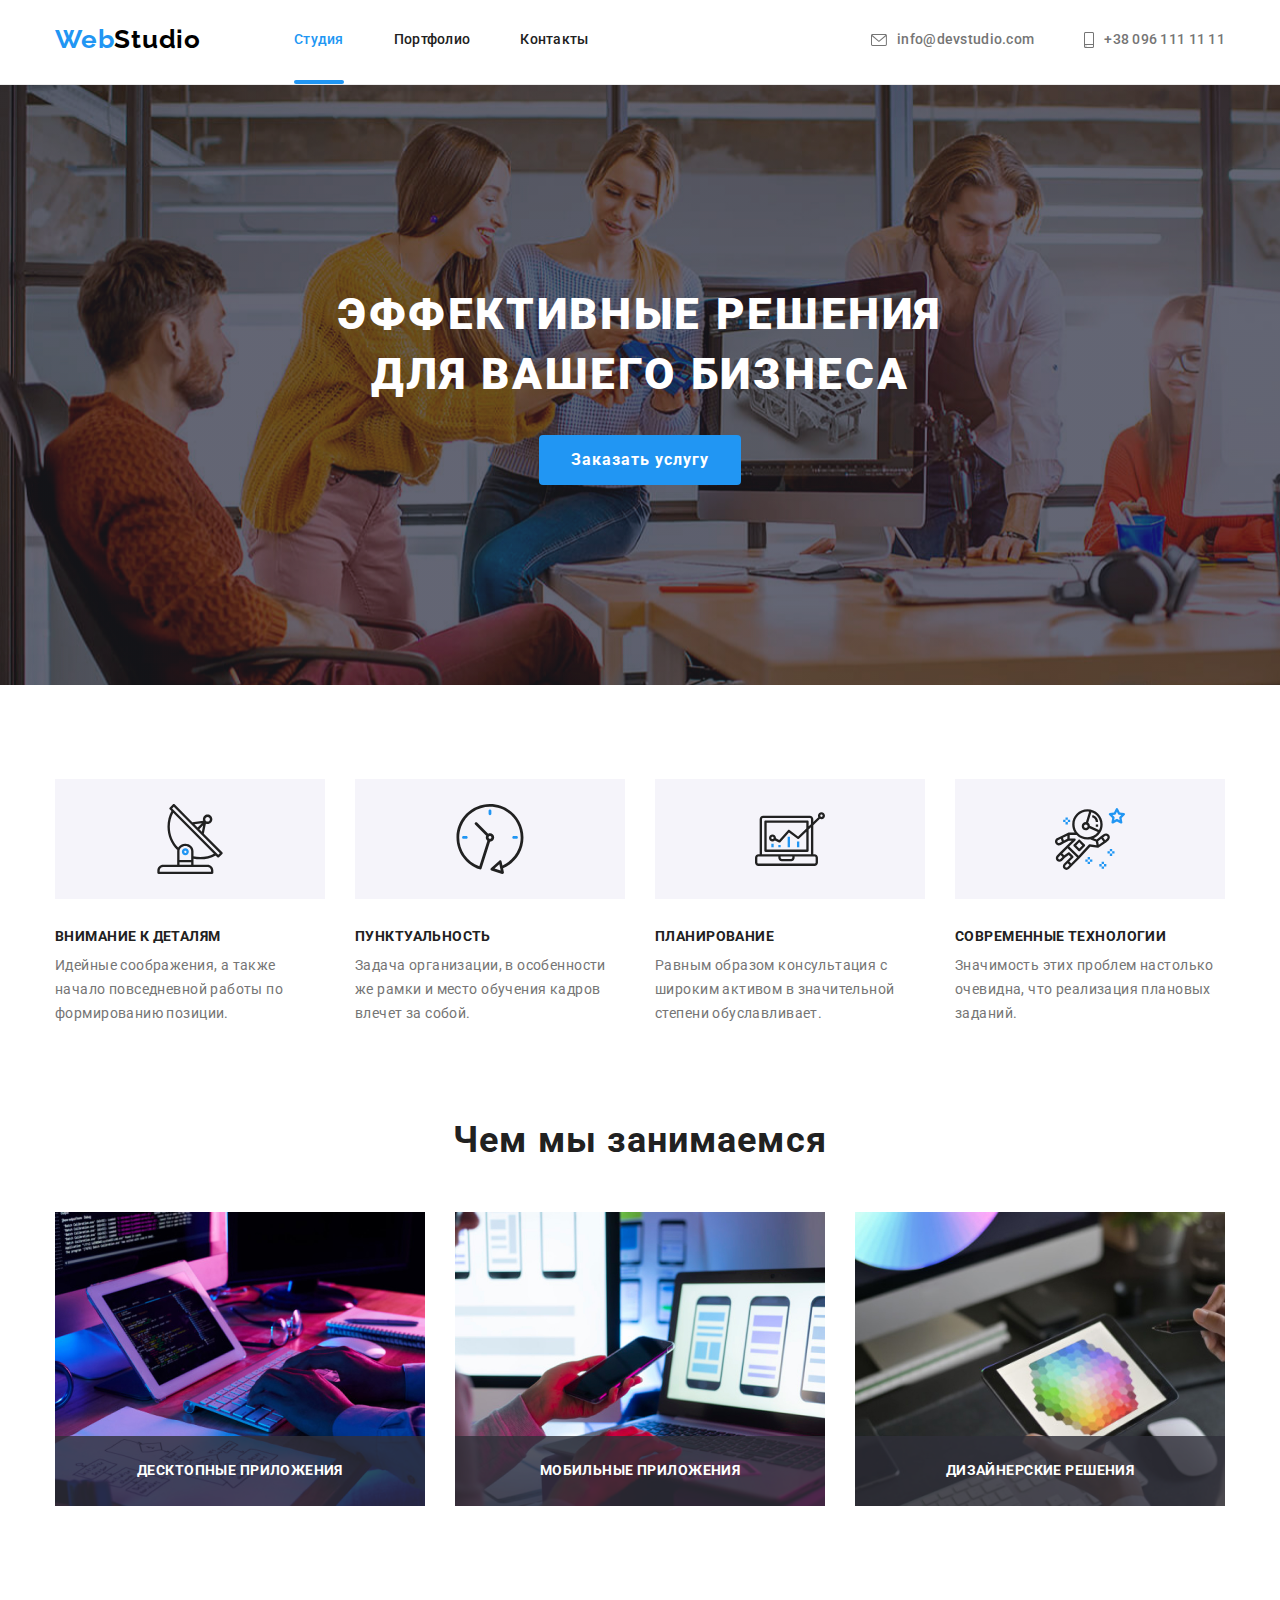
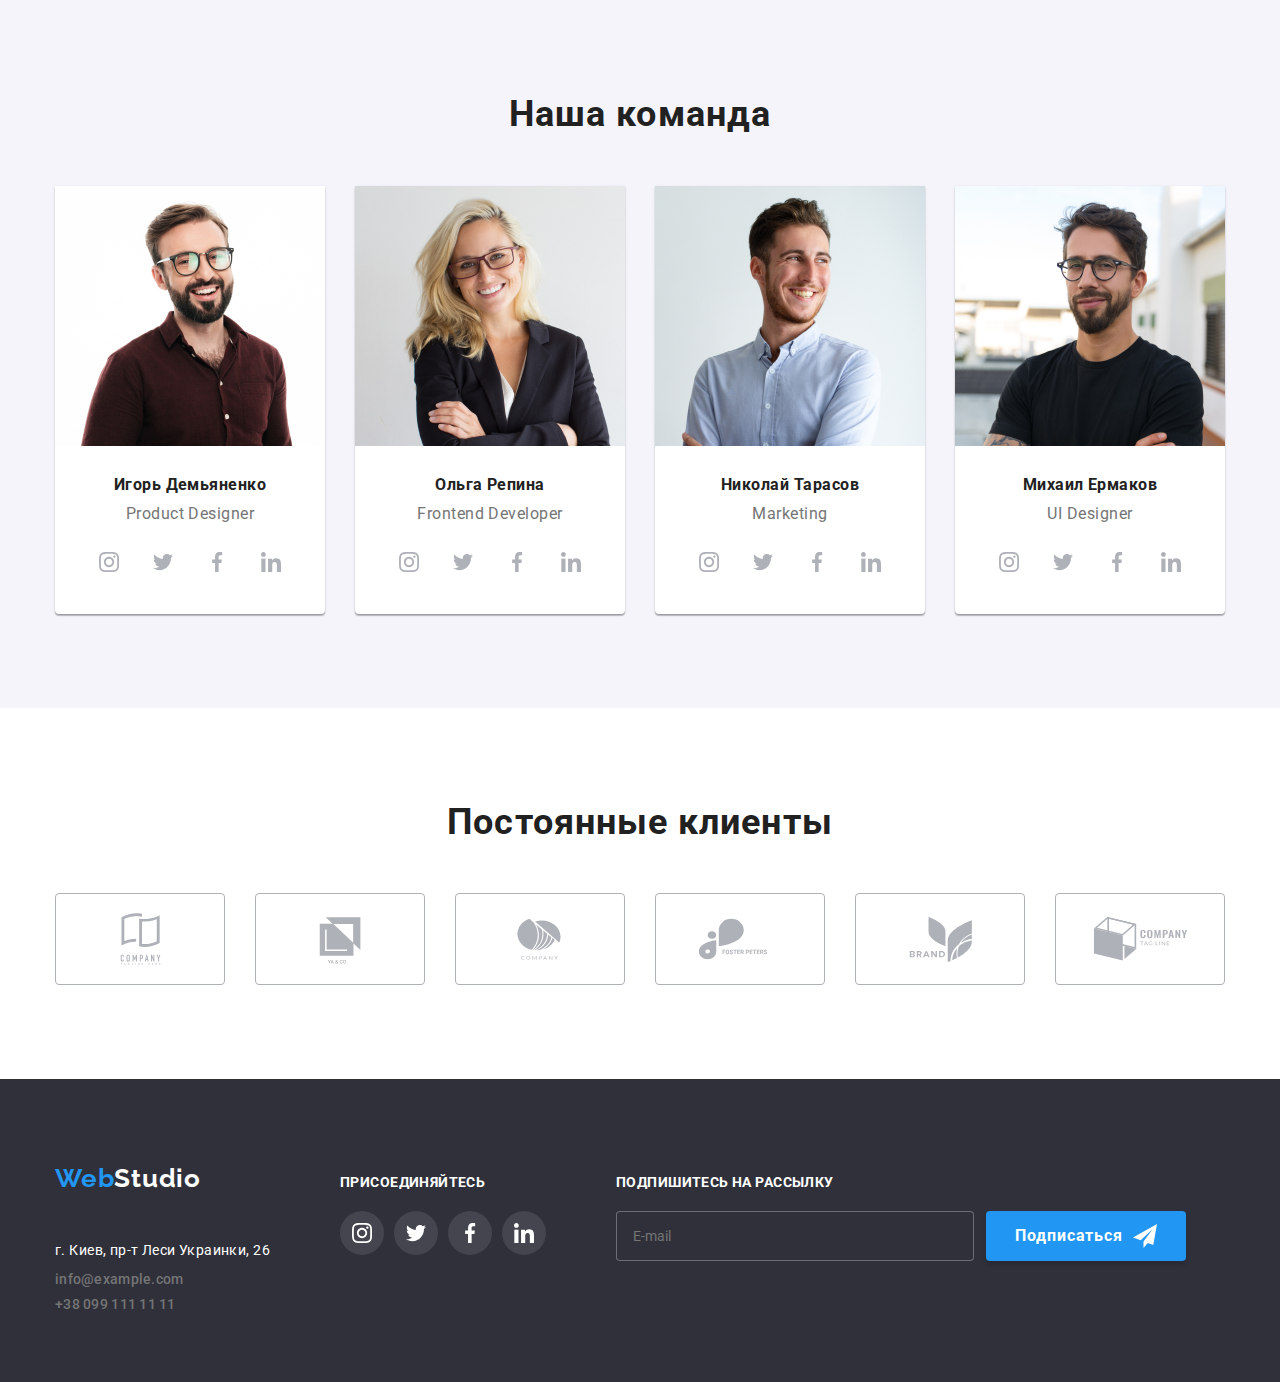
==== index.html @ d017a70d "Add files via upload" ====
<!DOCTYPE html>
<html lang="ru">
    <head>
        <meta charset="UTF-8" />
        <meta name="viewport" content="width=device-width, initial-scale=1.0"/>
        <link rel="preconnect" href="https://fonts.googleapis.com">
        <link rel="preconnect" href="https://fonts.gstatic.com" crossorigin>
        <link href="https://fonts.googleapis.com/css2?family=Raleway:wght@700&family=Roboto:wght@400;500;700;900&display=swap" rel="stylesheet">
        <link rel="stylesheet" href="https://cdnjs.cloudflare.com/ajax/libs/modern-normalize/0.6.0/modern-normalize.min.css">
        <link rel="stylesheet" href="sass/main.css">
        <title>GoIt задание</title>
    </head>
    <body>
        <header class="header">
            <div class="container">
                <nav class="header__head">
        
        
                    <a href="./index.html" class="header__logo"><span>Web</span>Studio</a>


                    <button type="button" class="menu-button is-open" data-menu-button>
                        <svg width="40px" height="40px" aria-label="Переключатель мобильного окна" class="menu-button__svg">
                            <use href="./img/icons.svg#burger" class="burger"></use>
                            <use href="./img/icons.svg#cross" class="cross"></use>
                        </svg>
                    </button>
        
                    <div class="header__nav is-open" data-menu>
                        <div class="nav">
                            <ul class="nav__head">
                                <li class="nav__item link-now"><a href="./index.html" class="nav__text nav__link-active">Студия</a></li>
                                <li class="nav__item"><a href="./portfolio.html" class="nav__text">Портфолио</a></li>
                                <li class="nav__item"><a href="" class="nav__text">Контакты</a></li>
                            </ul>
                        </div>
        
                        <div class="link">
                            <ul class="link-one">
                                <li class="link-one__item">
                                    <a href="mailto:info@devstudio.com" class="link-one__cont">
                                        <svg class="link-one__icon">
                                            <use href="./img/icons.svg#email"></use>
                                        </svg>
                                        info@devstudio.com
                                    </a>
                                </li>
                                <li class="link-one__item">
                                    <a href="tel:+380961111111" class="link-one__cont link-one__cont-phone">
                                        <svg class="link-one__icon-svg">
                                            <use href="./img/icons.svg#smartphone"></use>
                                        </svg>
                                        +38 096 111 11 11
                                    </a>
                                </li>
                            </ul>

                            <ul class="head-links">
                                <li class="head-links__li">
                                    <a href="" class="head-links__text">Instagram</a>
                                </li>
                                <li class="head-links__li">
                                    <a href="" class="head-links__text">Twitter</a>
                                </li>
                                <li class="head-links__li">
                                    <a href="" class="head-links__text">Facebook</a>
                                </li>
                                <li class="head-links__li">
                                    <a href="" class="head-links__text">LinkedIn</a>
                                </li>
                            </ul>
                        </div>
                    </div>
                </nav>
            </div>
            <hr />
        </header>

        <main class="main">
                <section class="main__section-background">
                    <div class="container">
                        <h1 class="solutions">Эффективные решения <br> для вашего бизнеса</h1>
                        <button class="modal-open" data-modal-open>Заказать услугу</button>
                    </div>

                    <div class="backdrop is-hidden" data-modal>
                        <div class="modal">
                            <button class="modal__button-close" data-modal-close>
                                <svg class="modal__icon-close">
                                    <use href="./img/icons.svg#close"></use>
                                </svg>
                            </button>

                            <p class="modal__text">Оставьте свои данные, мы вам перезвоним</p>

                                <form class="form">
                                    <div class="form__reg">
                                        <div class="form__field">
                                            <label for="name" class="form__label">Имя</label>
                                            <input type="text" name="name" id="name" class="form__input"/>
                                            <svg class="form__svg-modal">
                                                <use href="./img/icons.svg#namemodal"></use>
                                            </svg>
                                        </div>
                                        <div class="form__field">
                                            <label for="tel" class="form__label">Телефон</label>
                                            <input type="tel" name="tel" id="tel" class="form__input"/>
                                            <svg class="form__svg-modal">
                                                <use href="./img/icons.svg#phonemodal"></use>
                                            </svg>
                                        </div>
                                        <div class="form__field">
                                            <label for="email" class="form__label">Почта</label>
                                            <input type="email" name="email" id="email" class="form__input"/>
                                            <svg class="form__svg-modal">
                                                <use href="./img/icons.svg#emailmodal"></use>
                                            </svg>
                                        </div>
    
                                        <div class="form__field">
                                            <label for="comment" class="form__label">Комментарий</label>
                                            <textarea name="comment" id="comment" placeholder="Введите текст"></textarea>
                                        </div>
                                    </div>

                                    <label for="check" class="form__checkbox">
                                        <input type="checkbox" name="check" id="check" class="check-input">
                                        <span class="checkbox"></span>
                                        <span class="check-text">Соглашаюсь с рассылкой и принимаю <a href="" class="check-link">Условия договора</a></span>
                                    </label>

                                    <button type="submit" class="btn-modal">Отправить</button>
                                </form>
                        </div>
                    </div>

                </section>
        
                <section class="main__section-peculiarities">
                    <div class="container">
                        <h2 class="peculiarities-text">Особенности</h2>
                        <ul class="list">
                            <li>
                                <div class="list__icon">
                                    <svg class="list__svg">
                                        <use href="./img/icons.svg#antenna"></use>
                                    </svg>
                                </div>
                                <h3 class="list__name">Внимание к деталям</h3>
                                <p class="list__description list__description-margin">Идейные соображения, а также начало повседневной работы по формированию позиции.</p>
                            </li>
                            <li>
                                <div class="list__icon">
                                    <svg class="list__svg">
                                        <use href="./img/icons.svg#clock"></use>
                                    </svg>
                                </div>
                                <h3 class="list__name">Пунктуальность</h3>
                                <p class="list__description list__description-margin">Задача организации, в особенности же рамки и место обучения кадров влечет за собой.</p>
                            </li>
                            <li>
                                <div class="list__icon">
                                    <svg class="list__svg">
                                        <use href="./img/icons.svg#diagram"></use>
                                    </svg>
                                </div>
                                <h3 class="list__name">Планирование</h3>
                                <p class="list__description list__description-margin">Равным образом консультация с широким активом в значительной степени обуславливает.</p>
                            </li>
                            <li>
                                <div class="list__icon">
                                    <svg class="list__svg">
                                        <use href="./img/icons.svg#astronaut"></use>
                                    </svg>
                                </div>
                                <h3 class="list__name">Современные технологии</h3>
                                <p class="list__description">Значимость этих проблем настолько очевидна, что реализация плановых заданий.</p>
                            </li>
                        </ul>
                    </div>
                </section>
        
                <section class="main__section-doing do-section">
                    <div class="container">
                        <h2 class="doing">Чем мы занимаемся</h2>
    
                        <ul class="list">
                            <li>
                                <div class="list__item"><p class="list__text">Десктопные приложения</p></div>
                                <img 
                                    srcset="img/img1.jpg 370w, img/img1_2.jpg 740w"
                                    src="img/img1.jpg" alt="картинка 1" width="370"/>
                            </li>
                            <li>
                                <div class="list__item"><p class="list__text">Мобильные приложения</p></div>
                                <img 
                                    srcset="img/img2.jpg 370w, img/img2_2.jpg 740w"
                                    src="img/img2.jpg" alt="картинка 2" width="370"/>
                            </li>
                            <li>
                                <div class="list__item"><p class="list__text">Дизайнерские решения</p></div>
                                <img 
                                    srcset="img/img3.jpg 370w, img/img3_2.jpg 740w"
                                    src="img/img3.jpg" alt="картинка 3" width="370"/>
                            </li>
                        </ul>
                    </div>
                </section>

                <section class="main__section-team team">
                    <div class="container">
                        <h2 class="our-team__text">Наша команда</h2>
                    
                        <ul class="list">
                            <li class="list__card">
                                <img 
                                    srcset="img/igor.jpg 270w, img/igor2.jpg 540w"
                                    src="img/igor.jpg" alt="Игорь Демьяненко" width="270"/>
                                <div class="list__card-body">
                                    <h3 class="list__card-name">Игорь Демьяненко</h3>
                                    <p class="list__card-team">Product Designer</p>
                                
                                    <ul class="list__card-network">
                                        <li>
                                            <a href="" class="list__card-link">
                                                <svg class="list__card-svg">
                                                    <use href="img/icons.svg#instagram"></use>
                                                </svg>
                                            </a>
                                        </li>
                                        <li>
                                            <a href="" class="list__card-link">
                                                <svg class="list__card-svg">
                                                    <use href="img/icons.svg#twitter"></use>
                                                </svg>
                                            </a>
                                        </li>
                                        <li>
                                            <a href="" class="list__card-link">
                                                <svg class="list__card-svg">
                                                    <use href="img/icons.svg#facebook"></use>
                                                </svg>
                                            </a>
                                        </li>
                                        <li>
                                            <a href="" class="list__card-link">
                                                <svg class="list__card-svg">
                                                    <use href="img/icons.svg#linkedin"></use>
                                                </svg>
                                            </a>
                                        </li>
                                    </ul>
                                </div>
                            </li>
            
                            <li class="list__card">
                                <img 
                                    srcset="img/olga.jpg 270w, img/olga2.jpg 540w"
                                    src="img/olga.jpg" alt="Ольга Репина" width="270"/>
                                <div class="list__card-body">
                                    <h3 class="list__card-name">Ольга Репина</h3>
                                    <p class="list__card-team">Frontend Developer</p>

                                    <ul class="list__card-network">
                                        <li>
                                            <a href="" class="list__card-link">
                                                <svg class="list__card-svg">
                                                    <use href="img/icons.svg#instagram"></use>
                                                </svg>
                                            </a>
                                        </li>
                                        <li>
                                            <a href="" class="list__card-link">
                                                <svg class="list__card-svg">
                                                    <use href="img/icons.svg#twitter"></use>
                                                </svg>
                                            </a>
                                        </li>
                                        <li>
                                            <a href="" class="list__card-link">
                                                <svg class="list__card-svg">
                                                    <use href="img/icons.svg#facebook"></use>
                                                </svg>
                                            </a>
                                        </li>
                                        <li>
                                            <a href="" class="list__card-link">
                                                <svg class="list__card-svg">
                                                    <use href="img/icons.svg#linkedin"></use>
                                                </svg>
                                            </a>
                                        </li>
                                    </ul>
                                </div>
                            </li>
            
                            <li class="list__card">
                                <img 
                                    srcset="img/nikolay.jpg 270w, img/nikolay2.jpg 540w"
                                    src="img/nikolay.jpg" alt="Николай Тарасов" width="270"/>
                                <div class="list__card-body">
                                    <h3 class="list__card-name">Николай Тарасов</h3>
                                    <p class="list__card-team">Marketing</p>

                                    <ul class="list__card-network">
                                        <li>
                                            <a href="" class="list__card-link">
                                                <svg class="list__card-svg">
                                                    <use href="img/icons.svg#instagram"></use>
                                                </svg>
                                            </a>
                                        </li>
                                        <li>
                                            <a href="" class="list__card-link">
                                                <svg class="list__card-svg">
                                                    <use href="img/icons.svg#twitter"></use>
                                                </svg>
                                            </a>
                                        </li>
                                        <li>
                                            <a href="" class="list__card-link">
                                                <svg class="list__card-svg">
                                                    <use href="img/icons.svg#facebook"></use>
                                                </svg>
                                            </a>
                                        </li>
                                        <li>
                                            <a href="" class="list__card-link">
                                                <svg class="list__card-svg">
                                                    <use href="img/icons.svg#linkedin"></use>
                                                </svg>
                                            </a>
                                        </li>
                                    </ul>
                                </div>
                            </li>
            
                            <li class="list__card">
                                <img 
                                    srcset="img/mykhail.jpg 270w, img/mykhail2.jpg 540w"
                                    src="img/mykhail.jpg" alt="Михаил Ермаков" width="270"/>
                                <div class="list__card-body">
                                    <h3 class="list__card-name">Михаил Ермаков</h3>
                                    <p class="list__card-team">UI Designer</p>

                                    <ul class="list__card-network">
                                        <li>
                                            <a href="" class="list__card-link">
                                                <svg class="list__card-svg">
                                                    <use href="img/icons.svg#instagram"></use>
                                                </svg>
                                            </a>
                                        </li>
                                        <li>
                                            <a href="" class="list__card-link">
                                                <svg class="list__card-svg">
                                                    <use href="img/icons.svg#twitter"></use>
                                                </svg>
                                            </a>
                                        </li>
                                        <li>
                                            <a href="" class="list__card-link">
                                                <svg class="list__card-svg">
                                                    <use href="img/icons.svg#facebook"></use>
                                                </svg>
                                            </a>
                                        </li>
                                        <li>
                                            <a href="" class="list__card-link">
                                                <svg class="list__card-svg">
                                                    <use href="img/icons.svg#linkedin"></use>
                                                </svg>
                                            </a>
                                        </li>
                                    </ul>
                                </div>
                            </li>
                        </ul>
                    </div>
                </section>

                <section class="main__section-client">
                    <div class="container">
                        <h2 class="clients__text">Постоянные клиенты</h2>
                        
                    <ul class="companies">
                        <li class="companies__icon">
                            <a href="" class="companies__icon-link">
                                <svg class="companies__svg">
                                    <use href="./img/icons.svg#ya"></use>
                                </svg>
                            </a>
                        </li>
                        <li class="companies__icon">
                            <a href="" class="companies__icon-link">
                                <svg class="companies__svg">
                                    <use href="./img/icons.svg#companytag"></use>
                                </svg>
                            </a>
                        </li>
                        <li class="companies__icon">
                            <a href="" class="companies__icon-link">
                                <svg class="companies__svg">
                                    <use href="./img/icons.svg#company"></use>
                                </svg>
                            </a>
                        </li>
                        <li class="companies__icon">
                            <a href="" class="companies__icon-link">
                                <svg class="companies__svg">
                                    <use href="./img/icons.svg#foster"></use>
                                </svg>
                            </a>
                        </li>
                        <li class="companies__icon">
                            <a href="" class="companies__icon-link">
                                <svg class="companies__svg">
                                    <use href="./img/icons.svg#brand"></use>
                                </svg>
                            </a>
                        </li>
                        <li class="companies__icon">
                            <a href="" class="companies__icon-link">
                                <svg class="companies__svg">
                                    <use href="./img/icons.svg#lastcompany"></use>
                                </svg>
                            </a>
                        </li>
                    </ul>
                    </div>
                </section>
        </main>

        <footer class="footer">
            <div class="container">
                <ul class="footer__list">
                    <li>
                        <a href="./index.html" class="footer__logo"><span class="footer__logo-web">Web</span>Studio</a>

                        <address>
                            <ul class="address">
                                <li class="address__link">
                                    <a href="https://goo.gl/maps/3A8JLFoaWC5GZ7m9A" class="address__link-text">г. Киев, пр-т Леси Украинки, 26</a>
                                </li>
                                <li class="address__link">
                                    <a href="mailto:info@example.com" class="address__link-text_grey">info@example.com</a>
                                </li>
                                <li class="address__link">
                                    <a href="tel:+380991111111" class="address__link-text_grey">+38 099 111 11 11</a>
                                </li>
                            </ul>
                        </address>
                    </li>

                    <li>
                        <p class="join">присоединяйтесь</p>
                        <ul class="footer__network">
                            <li>
                                <a href="">
                                    <svg class="footer__network-svg">
                                        <use href="img/icons.svg#instagram"></use>
                                    </svg>
                                </a>
                            </li>
                            <li>
                                <a href="">
                                    <svg class="footer__network-svg">
                                        <use href="img/icons.svg#twitter"></use>
                                    </svg>
                                </a>
                            </li>
                            <li>
                                <a href="">
                                    <svg class="footer__network-svg">
                                        <use href="img/icons.svg#facebook"></use>
                                    </svg>
                                </a>
                            </li>
                            <li>
                                <a href="">
                                    <svg class="footer__network-svg">
                                        <use href="img/icons.svg#linkedin"></use>
                                    </svg>
                                </a>
                            </li>
                        </ul>
                    </li>

                    <li>
                        <p class="subscribe-text">Подпишитесь на рассылку</p>
                        <form class="footer__form">
                            <label for="email-footer" class="footer__label"></label>
                            <input type="email" name="email" id="email-footer" placeholder="E-mail" class="footer__input">
                            <button class="footer__subscribe-button">
                                <span class="footer__subscribe-text">Подписаться</span>
                                <svg class="footer__subscribe-svg">
                                    <use href="./img/icons.svg#telegram" class="foter__svg-link"></use>
                                </svg>
                            </button>
                        </form>
                    </li>
                </ul>
            </div>
        </footer>

        <script src="./js/modal.js"></script>
        <script src="./js/mobile-menu.js"></script>
    </body>
</html>
---- sass/main.css ----
@charset "UTF-8";
/* переменные */
/* scss */
.header {
  border-bottom: #ffffff;
}

.header__head {
  display: -webkit-box;
  display: -ms-flexbox;
  display: flex;
}

.header__logo {
  font-family: 'Raleway', sans-serif;
  font-style: normal;
  font-weight: 700;
  font-size: 26px;
  line-height: 1.19;
  text-decoration: none;
  color: #000000;
  letter-spacing: 0.03em;
  display: block;
  padding-top: 24px;
  padding-bottom: 25px;
}

.header__logo > span {
  color: #2196F3;
}

.header__nav {
  display: -webkit-box;
  display: -ms-flexbox;
  display: flex;
  -webkit-box-flex: 1;
      -ms-flex-positive: 1;
          flex-grow: 1;
  -webkit-box-pack: justify;
      -ms-flex-pack: justify;
          justify-content: space-between;
}

.nav__head {
  list-style-type: none;
  line-height: 1.14;
  letter-spacing: 0.02em;
  display: -webkit-box;
  display: -ms-flexbox;
  display: flex;
  margin-left: 93px;
  list-style: none;
}

.nav__head, .nav__item:last-child {
  margin-right: 0;
}

.nav__head, .nav__item:last-child {
  margin-right: 0;
}

.nav__text {
  color: #212121;
  text-decoration: none;
  font-weight: 500;
  line-height: 1.14;
  letter-spacing: 0.02em;
  display: block;
  padding-top: 32px;
  padding-bottom: 32px;
}

.nav__text:hover, .nav__text:focus, .nav__link-active {
  color: #2196F3;
  -webkit-transition-duration: 250ms;
          transition-duration: 250ms;
  -webkit-transition-timing-function: cubic-bezier(0.4, 0, 0.2, 1);
          transition-timing-function: cubic-bezier(0.4, 0, 0.2, 1);
}

.modal {
  position: absolute;
  width: 528px;
  height: 581px;
  top: 50%;
  left: 50%;
  padding: 40px;
  -webkit-transform: translate(-50%, -50%);
          transform: translate(-50%, -50%);
  background-color: #ffffff;
  -webkit-box-shadow: 0px 1px 3px rgba(0, 0, 0, 0.12), 0px 1px 1px rgba(0, 0, 0, 0.14), 0px 2px 1px rgba(0, 0, 0, 0.2);
          box-shadow: 0px 1px 3px rgba(0, 0, 0, 0.12), 0px 1px 1px rgba(0, 0, 0, 0.14), 0px 2px 1px rgba(0, 0, 0, 0.2);
  border-radius: 4px;
}

.modal__button-close {
  position: absolute;
  width: 30px;
  height: 30px;
  margin-top: 8px;
  margin-right: 8px;
  margin-left: 490px;
  top: 0%;
  left: 0%;
  -webkit-box-sizing: border-box;
          box-sizing: border-box;
  border-radius: 50%;
  border: 1px solid rgba(0, 0, 0, 0.1);
  background-color: #ffffff;
}

.modal__icon-close {
  width: 11px;
  height: 11px;
  fill: #000000;
  -webkit-transition-duration: 250ms;
          transition-duration: 250ms;
  -webkit-transition-timing-function: cubic-bezier(0.4, 0, 0.2, 1);
          transition-timing-function: cubic-bezier(0.4, 0, 0.2, 1);
}

.modal__icon-close:hover {
  fill: #2196F3;
}

.modal__text {
  font-family: 'Roboto';
  font-weight: 700;
  font-size: 20px;
  line-height: 1.15;
  text-align: center;
  letter-spacing: 0.03em;
  color: #212121;
}

.main__section-background {
  background-color: #2F303A;
  text-align: center;
  max-width: 1600px;
  margin: 0 auto;
  margin-left: auto;
  margin-right: auto;
  padding-top: 200px;
  padding-bottom: 200px;
  background-repeat: no-repeat;
  background-size: cover;
  background-image: -webkit-gradient(linear, left top, right top, from(rgba(47, 48, 58, 0.4)), to(rgba(47, 48, 58, 0.4))), url(../img/bg.jpg);
  background-image: linear-gradient(to right, rgba(47, 48, 58, 0.4), rgba(47, 48, 58, 0.4)), url(../img/bg.jpg);
}

.main__section-peculiarities {
  padding-top: 94px;
  padding-bottom: 94px;
}

.main__section-doing {
  padding-top: 94px;
  padding-bottom: 94px;
}

.main__section-team {
  padding-top: 94px;
  padding-bottom: 94px;
}

.main__section-client {
  padding-top: 94px;
  padding-bottom: 94px;
}

.main__portfolio {
  padding-top: 94px;
  padding-bottom: 94px;
}

.link-one {
  list-style-type: none;
  line-height: 1.14;
  letter-spacing: 0.02em;
  display: -webkit-box;
  display: -ms-flexbox;
  display: flex;
  -webkit-box-align: center;
      -ms-flex-align: center;
          align-items: center;
  margin-left: auto;
  list-style: none;
}

.link-one__item {
  margin-right: 50px;
}

.link-one__cont {
  color: #757575;
  text-decoration: none;
  font-weight: 500;
  font-style: normal;
  line-height: 1.14;
  letter-spacing: 0.02em;
  display: -webkit-box;
  display: -ms-flexbox;
  display: flex;
  -webkit-box-align: center;
      -ms-flex-align: center;
          align-items: center;
  padding-top: 32px;
  padding-bottom: 32px;
  fill: #757575;
}

.link-one__cont:hover, .link-one__cont:focus {
  color: #2196F3;
  fill: #2196F3;
  -webkit-transition-duration: 250ms;
          transition-duration: 250ms;
  -webkit-transition-timing-function: cubic-bezier(0.4, 0, 0.2, 1);
          transition-timing-function: cubic-bezier(0.4, 0, 0.2, 1);
}

.link-one__icon {
  width: 16px;
  height: 12px;
  margin-right: 10px;
}

.link-one__icon-svg {
  width: 10px;
  height: 16px;
  margin-right: 10px;
}

.list {
  list-style-type: none;
  display: -webkit-box;
  display: -ms-flexbox;
  display: flex;
}

.list > li {
  margin-right: 30px;
}

.list > li:last-child {
  margin-right: 0;
}

.list__icon {
  width: 270px;
  height: 120px;
  background-color: #F5F4FA;
  display: -webkit-box;
  display: -ms-flexbox;
  display: flex;
  -webkit-box-pack: center;
      -ms-flex-pack: center;
          justify-content: center;
  -webkit-box-align: center;
      -ms-flex-align: center;
          align-items: center;
}

.list__svg {
  width: 70px;
  height: 70px;
}

.list__name {
  text-transform: uppercase;
  color: #212121;
  font-weight: 700;
  font-size: 14px;
  line-height: 1.14;
  letter-spacing: 0.03em;
  width: 270px;
  margin: 0;
  margin-top: 30px;
  margin-bottom: 10px;
}

.list__description {
  color: #757575;
  line-height: 1.71;
  letter-spacing: 0.03em;
  width: 270px;
  margin: 0;
}

.list__item {
  position: absolute;
  width: 370px;
  height: 70px;
  margin-top: 224px;
  background-color: rgba(47, 48, 58, 0.8);
}

.list__text {
  font-family: 'Roboto';
  font-style: normal;
  font-weight: 700;
  font-size: 14px;
  line-height: 1.14;
  text-align: center;
  letter-spacing: 0.03em;
  text-transform: uppercase;
  padding: 27px 82px;
  color: #ffffff;
}

.list__card-name {
  color: #212121;
  font-size: 16px;
  line-height: 1.18;
  letter-spacing: 0.03em;
  text-align: center;
  margin: 0;
}

.list__card-team {
  color: #757575;
  font-size: 16px;
  line-height: 1.18;
  letter-spacing: 0.03em;
  text-align: center;
  margin: 0;
  margin-top: 10px;
}

.list__card-network {
  display: -webkit-box;
  display: -ms-flexbox;
  display: flex;
  padding-top: 16px;
}

.list__card-network > li {
  width: 44px;
  height: 44px;
  border-radius: 50%;
  margin-right: 10px;
}

.list__card-network > li:hover,
.list__card-network > li:focus {
  background-color: #2196F3;
  -webkit-transition-duration: 250ms;
          transition-duration: 250ms;
  -webkit-transition-timing-function: cubic-bezier(0.4, 0, 0.2, 1);
          transition-timing-function: cubic-bezier(0.4, 0, 0.2, 1);
}

.list__card-network > li:last-child {
  margin-right: 0px;
}

.list__card-svg {
  width: 44px;
  height: 44px;
  padding: 12px;
  fill: #AFB1B8;
}

.list__card-svg:hover, .list__card-svg:focus {
  fill: #ffffff;
}

.list__card {
  background: #ffffff;
  -webkit-box-shadow: 0px 1px 3px rgba(0, 0, 0, 0.12), 0px 1px 1px rgba(0, 0, 0, 0.14), 0px 2px 1px rgba(0, 0, 0, 0.2);
          box-shadow: 0px 1px 3px rgba(0, 0, 0, 0.12), 0px 1px 1px rgba(0, 0, 0, 0.14), 0px 2px 1px rgba(0, 0, 0, 0.2);
  border-radius: 0px 0px 4px 4px;
  margin-right: 30px;
}

.list__card:last-child {
  margin-right: 0px;
}

.list__card-body {
  padding: 30px 32px;
}

.companies {
  display: -webkit-box;
  display: -ms-flexbox;
  display: flex;
}

.companies__icon {
  width: 170px;
  height: 92px;
  border: 1px solid #AFB1B8;
  border-radius: 4px;
  margin-right: 30px;
}

.companies__icon:last-child {
  margin-right: 0px;
}

.companies__icon:hover, .companies__icon:focus {
  fill: #2196F3;
  border: 1px solid #2196F3;
  -webkit-transition-duration: 250ms;
          transition-duration: 250ms;
  -webkit-transition-timing-function: cubic-bezier(0.4, 0, 0.2, 1);
          transition-timing-function: cubic-bezier(0.4, 0, 0.2, 1);
}

.companies__icon-link {
  -webkit-transition-duration: 250ms;
          transition-duration: 250ms;
  -webkit-transition-timing-function: cubic-bezier(0.4, 0, 0.2, 1);
          transition-timing-function: cubic-bezier(0.4, 0, 0.2, 1);
}

.companies__svg {
  width: 170px;
  height: 92px;
  fill: #AFB1B8;
  padding: 16px 32px;
}

.companies__svg:hover, .companies__svg:focus {
  fill: #2196F3;
  -webkit-transition-duration: 250ms;
          transition-duration: 250ms;
  -webkit-transition-timing-function: cubic-bezier(0.4, 0, 0.2, 1);
          transition-timing-function: cubic-bezier(0.4, 0, 0.2, 1);
}

.footer {
  background-color: #2F303A;
  padding-top: 60px;
  padding-bottom: 60px;
}

.footer__list {
  display: -webkit-box;
  display: -ms-flexbox;
  display: flex;
  -webkit-box-align: baseline;
      -ms-flex-align: baseline;
          align-items: baseline;
}

.footer__list > li {
  margin-right: 70px;
}

.footer__list > li:last-child {
  margin: 0;
}

.footer__logo {
  font-family: 'Raleway', sans-serif;
  font-style: normal;
  font-weight: 700;
  font-size: 26px;
  line-height: 1.19;
  text-decoration: none;
  color: #ffffff;
  letter-spacing: 0.03em;
  display: block;
  padding-top: 24px;
  padding-bottom: 25px;
}

.footer__logo > span {
  color: #2196F3;
}

.footer__network {
  display: -webkit-box;
  display: -ms-flexbox;
  display: flex;
}

.footer__network > li {
  width: 44px;
  height: 44px;
  border-radius: 50%;
  background: rgba(255, 255, 255, 0.1);
  margin-right: 10px;
}

.footer__network > li:hover,
.footer__network > li:focus {
  background-color: #2196F3;
  -webkit-transition-duration: 250ms;
          transition-duration: 250ms;
  -webkit-transition-timing-function: cubic-bezier(0.4, 0, 0.2, 1);
          transition-timing-function: cubic-bezier(0.4, 0, 0.2, 1);
}

.footer__network > li:last-child {
  margin-right: 0px;
}

.footer__network-svg {
  width: 44px;
  height: 44px;
  padding: 12px;
  fill: #ffffff;
}

.footer__form {
  display: -webkit-box;
  display: -ms-flexbox;
  display: flex;
  -webkit-box-align: baseline;
      -ms-flex-align: baseline;
          align-items: baseline;
  -webkit-box-pack: flex;
      -ms-flex-pack: flex;
          justify-content: flex;
}

.footer__input {
  -webkit-box-sizing: border-box;
          box-sizing: border-box;
  width: 358px;
  height: 50px;
  margin-top: 20px;
  margin-right: 12px;
  padding-left: 16px;
  color: #ffffff;
  border: 1px solid rgba(255, 255, 255, 0.3);
  -webkit-filter: drop-shadow(0px 4px 4px) rgba(0, 0, 0, 0.15);
          filter: drop-shadow(0px 4px 4px) rgba(0, 0, 0, 0.15);
  border-radius: 4px;
  background-color: #2F303A;
  outline: 0;
}

.footer__input:focus {
  border: 1px solid #2196F3;
}

.footer__subscribe-button {
  width: 200px;
  height: 50px;
  background: #2196F3;
  -webkit-box-shadow: 0px 4px 4px rgba(0, 0, 0, 0.15);
          box-shadow: 0px 4px 4px rgba(0, 0, 0, 0.15);
  border: none;
  border-radius: 4px;
  font-family: 'Roboto';
  font-weight: 700;
  font-size: 16px;
  line-height: 1.87;
  letter-spacing: 0.06em;
  -webkit-box-pack: center;
      -ms-flex-pack: center;
          justify-content: center;
  color: #ffffff;
  display: -webkit-box;
  display: -ms-flexbox;
  display: flex;
  -webkit-box-align: center;
      -ms-flex-align: center;
          align-items: center;
}

.footer__subscribe-text {
  margin-right: 10px;
}

.footer__subscribe-svg {
  width: 24px;
  height: 24px;
  -webkit-box-align: center;
      -ms-flex-align: center;
          align-items: center;
}

.footer__svg-link {
  width: 24px;
  height: 24px;
  fill: #ffffff;
}

.address {
  list-style-type: none;
  line-height: 1.14;
  letter-spacing: 0.02em;
  display: block;
  padding: 0;
  list-style: none;
  margin-top: 20px;
}

.address__link {
  margin-bottom: 9px;
}

.address__linkt:last-child {
  margin-bottom: 0;
}

.address__link-text {
  color: #ffffff;
  text-decoration: none;
  font-style: normal;
  line-height: 1.71;
  letter-spacing: 0.03em;
}

.address__link-text:hover, .address__link-text:focus {
  color: #2196F3;
  -webkit-transition-duration: 250ms;
          transition-duration: 250ms;
  -webkit-transition-timing-function: cubic-bezier(0.4, 0, 0.2, 1);
          transition-timing-function: cubic-bezier(0.4, 0, 0.2, 1);
}

.address__link-text_grey {
  color: #757575;
  text-decoration: none;
  font-weight: 500;
  font-style: normal;
  line-height: 1.14;
  letter-spacing: 0.02em;
}

.form {
  width: 448px;
  height: 342px;
  margin-left: auto;
  margin-right: auto;
}

.form__reg {
  margin-top: 12px;
  margin-bottom: 20px;
}

.form__field {
  display: -webkit-box;
  display: -ms-flexbox;
  display: flex;
  -webkit-box-orient: vertical;
  -webkit-box-direction: normal;
      -ms-flex-direction: column;
          flex-direction: column;
  text-align: left;
}

.form__label {
  margin-bottom: 4px;
  font-family: 'Roboto';
  font-weight: 400;
  font-size: 12px;
  line-height: 1.16;
  letter-spacing: 0.01em;
  color: #757575;
}

.form__input {
  width: 448px;
  height: 40px;
  margin-bottom: 10px;
  padding-left: 42px;
  border: 1px solid rgba(33, 33, 33, 0.2);
  border-radius: 4px;
  outline: 0;
  -webkit-transition-duration: 250ms;
          transition-duration: 250ms;
  -webkit-transition-timing-function: cubic-bezier(0.4, 0, 0.2, 1);
          transition-timing-function: cubic-bezier(0.4, 0, 0.2, 1);
}

.form__input:focus {
  border: 1px solid #2196F3;
}

.form__svg-modal {
  position: absolute;
  width: 18px;
  height: 18px;
  margin-left: 15px;
  -webkit-transform: translateY(150%);
          transform: translateY(150%);
  fill: #212121;
}

.form__input:focus-within + .form__svg-modal {
  fill: #2196F3;
}

.form__checkbox {
  padding-left: 1.2em;
}

.portfolio__buttons-text {
  opacity: 0;
  display: none;
}

.portfolio__buttons-list {
  list-style-type: none;
  line-height: 1.14;
  letter-spacing: 0.02em;
  display: -webkit-box;
  display: -ms-flexbox;
  display: flex;
  margin: 0;
  margin-bottom: 50px;
  list-style: none;
  -webkit-box-pack: center;
      -ms-flex-pack: center;
          justify-content: center;
}

.portfolio__button {
  color: #212121;
  background: #F5F4FA;
  cursor: pointer;
  font-weight: 500;
  font-size: 16px;
  line-height: 1.62;
  letter-spacing: 0.06em;
  border: none;
  border-radius: 4px;
  padding: 6px 22px;
  margin-right: 8px;
}

.portfolio__button:hover, .portfolio__button:focus {
  color: #ffffff;
  background-color: #2196F3;
  -webkit-box-shadow: 0px 3px 1px rgba(0, 0, 0, 0.1), 0px 1px 2px rgba(0, 0, 0, 0.08), 0px 2px 2px rgba(0, 0, 0, 0.12);
          box-shadow: 0px 3px 1px rgba(0, 0, 0, 0.1), 0px 1px 2px rgba(0, 0, 0, 0.08), 0px 2px 2px rgba(0, 0, 0, 0.12);
  -webkit-transition-duration: 250ms;
          transition-duration: 250ms;
  -webkit-transition-timing-function: cubic-bezier(0.4, 0, 0.2, 1);
          transition-timing-function: cubic-bezier(0.4, 0, 0.2, 1);
}

.portfolio__cards-list {
  list-style-type: none;
  list-style: none;
  display: -webkit-box;
  display: -ms-flexbox;
  display: flex;
  -ms-flex-wrap: wrap;
      flex-wrap: wrap;
}

.portfolio__card {
  background: #ffffff;
  margin-right: 30px;
  margin-bottom: 30px;
  width: 370px;
}

.portfolio__card-link {
  text-decoration: none;
  display: block;
}

.portfolio__card-link:hover, .portfolio__card-link:focus {
  -webkit-box-shadow: 0px 1px 1px rgba(0, 0, 0, 0.12), 0px 4px 4px rgba(0, 0, 0, 0.06), 1px 4px 6px rgba(0, 0, 0, 0.16);
          box-shadow: 0px 1px 1px rgba(0, 0, 0, 0.12), 0px 4px 4px rgba(0, 0, 0, 0.06), 1px 4px 6px rgba(0, 0, 0, 0.16);
  -webkit-transition-duration: 250ms;
          transition-duration: 250ms;
  -webkit-transition-timing-function: cubic-bezier(0.4, 0, 0.2, 1);
          transition-timing-function: cubic-bezier(0.4, 0, 0.2, 1);
}

.portfolio__overlay {
  width: 100%;
  height: 294px;
  overflow: hidden;
}

.portfolio__overlay-container {
  position: relative;
}

.portfolio__overlay-container::before {
  display: inline-block;
  content: "";
  position: absolute;
  top: 0;
  left: 0;
  width: 100%;
  height: 100%;
  background-color: #2196F3;
  opacity: 0.9;
  -webkit-transform: translateY(101%);
          transform: translateY(101%);
}

.portfolio__card:focus,
.portfolio__card:hover .portfolio__overlay-container::before {
  -webkit-transform: translateY(0%);
          transform: translateY(0%);
  -webkit-transition-duration: 250ms;
          transition-duration: 250ms;
  -webkit-transition-timing-function: cubic-bezier(0.4, 0, 0.2, 1);
          transition-timing-function: cubic-bezier(0.4, 0, 0.2, 1);
}

.portfolio__overlay-text {
  position: absolute;
  font-family: 'Roboto';
  font-style: normal;
  font-size: 18px;
  line-height: 1.5;
  letter-spacing: 0.03em;
  padding: 63px 24px;
  -webkit-transform: translateY(101%);
          transform: translateY(101%);
  color: #ffffff;
}

.portfolio__card:focus,
.portfolio__card:hover .portfolio__overlay-text {
  -webkit-transform: translateY(0%);
          transform: translateY(0%);
  -webkit-transition-duration: 250ms;
          transition-duration: 250ms;
  -webkit-transition-timing-function: cubic-bezier(0.4, 0, 0.2, 1);
          transition-timing-function: cubic-bezier(0.4, 0, 0.2, 1);
}

.portfolio__card:nth-child(3n) {
  margin-right: 0px;
}

.portfolio__description {
  padding: 20px 24px;
  border-left: 1px solid #EEEEEE;
  border-right: 1px solid #EEEEEE;
  border-bottom: 1px solid #EEEEEE;
}

.portfolio__description-name {
  color: #212121;
  font-weight: 700;
  font-size: 18px;
  line-height: 2;
  letter-spacing: 0.06em;
  margin: 0;
  margin-bottom: 4px;
}

.portfolio__description-text {
  color: #757575;
  font-size: 16px;
  line-height: 1.87;
  letter-spacing: 0.03em;
  margin: 0;
}

/* css */
h1,
h2,
h3,
h4,
h5,
h6,
p {
  margin: 0;
}

/* page 1 (main)*/
body {
  font-family: 'Roboto', sans-serif;
  font-size: 14px;
  letter-spacing: 0.03em;
  color: #212121;
  background-color: #ffffff;
}

body.modal-open {
  overflow: hidden;
  background-color: #ffffff;
}

/* header */
.container {
  width: 1200px;
  margin-left: auto;
  margin-right: auto;
  padding-left: 15px;
  padding-right: 15px;
}

ul {
  list-style: none;
  margin: 0;
  padding: 0;
}

.nav__head,
.link-one,
.nav__item {
  margin-right: 50px;
}

.link-one,
.link-one__item:last-child {
  margin: 0;
}

.link-now::after {
  content: '';
  left: 0;
  bottom: 0;
  display: block;
  width: 100%;
  height: 4px;
  border-radius: 2px;
  background-color: #2196F3;
}

.menu-button {
  display: none;
}

.head-links {
  display: none;
}

hr {
  background-color: #ECECEC;
  margin-top: 0px;
  margin-bottom: 0px;
  border: none;
  height: 1px;
}

/* main */
/* Эффективные решения для вашего бизнеса */
.solutions {
  color: #ffffff;
  text-transform: uppercase;
  font-weight: 900;
  font-size: 44px;
  line-height: 1.36;
  letter-spacing: 0.06em;
  margin: auto;
  width: 696px;
}

.form {
  width: auto;
}

.modal-open {
  color: #ffffff;
  background-color: #2196F3;
  cursor: pointer;
  font-weight: 700;
  font-size: 16px;
  line-height: 1.87;
  letter-spacing: 0.06em;
  border: none;
  border-radius: 4px;
  margin-top: 30px;
  padding: 10px 32px;
}

.modal-body-open {
  overflow: hidden;
}

.backdrop {
  position: fixed;
  z-index: 1;
  top: 0;
  left: 0;
  width: 100%;
  height: 100%;
  background: rgba(0, 0, 0, 0.2);
  -webkit-transition-duration: 250ms;
          transition-duration: 250ms;
  -webkit-transition-timing-function: cubic-bezier(0.4, 0, 0.2, 1);
          transition-timing-function: cubic-bezier(0.4, 0, 0.2, 1);
}

.is-hidden {
  opacity: 0;
  pointer-events: none;
}

textarea {
  resize: none;
  height: 120px;
  width: 448px;
  height: 120px;
  margin-bottom: 10px;
  padding: 12px 16px;
  -webkit-box-sizing: border-box;
          box-sizing: border-box;
  border: 1px solid rgba(33, 33, 33, 0.2);
  border-radius: 4px;
  outline: 0;
  -webkit-transition-duration: 250ms;
          transition-duration: 250ms;
  -webkit-transition-timing-function: cubic-bezier(0.4, 0, 0.2, 1);
          transition-timing-function: cubic-bezier(0.4, 0, 0.2, 1);
}

textarea:focus {
  border: 1px solid #2196F3;
}

.check-input {
  position: absolute;
  -webkit-appearance: none;
  -moz-appearance: none;
  appearance: none;
}

.checkbox {
  position: absolute;
  width: 16px;
  height: 15px;
  margin-left: -1.5em;
  background-image: url('data:image/svg+xml,%3Csvg width="16" height="15" viewBox="0 0 16 15" fill="none" xmlns="http://www.w3.org/2000/svg"%3E%3Cpath d="M14.2222 1.66667V13.3333H1.77778V1.66667H14.2222ZM14.2222 0H1.77778C0.8 0 0 0.75 0 1.66667V13.3333C0 14.25 0.8 15 1.77778 15H14.2222C15.2 15 16 14.25 16 13.3333V1.66667C16 0.75 15.2 0 14.2222 0Z" fill="%23212121"/%3E%3C/svg%3E');
  fill: #212121;
  -webkit-transition-duration: 250ms;
          transition-duration: 250ms;
  -webkit-transition-timing-function: cubic-bezier(0.4, 0, 0.2, 1);
          transition-timing-function: cubic-bezier(0.4, 0, 0.2, 1);
}

.check-input:checked + .checkbox {
  background-image: url('data:image/svg+xml,%3Csvg width="16" height="15" viewBox="0 0 16 15" fill="none" xmlns="http://www.w3.org/2000/svg"%3E%3Crect width="16" height="15" rx="2" fill="%232196F3"/%3E%3Cpath d="M3.95703 7.75166L3.88825 7.68604L3.81923 7.75141L2.93123 8.59258L2.85486 8.66492L2.93097 8.73753L6.42671 12.0724L6.49574 12.1382L6.56476 12.0724L14.069 4.91352L14.1449 4.84116L14.069 4.76881L13.1873 3.92764L13.1183 3.86183L13.0493 3.92761L6.49577 10.1735L3.95703 7.75166Z" fill="white" stroke="white" stroke-width="0.2"/%3E%3C/svg%3E');
  fill: #2196F3;
}

.check-text {
  font-family: 'Roboto';
  font-size: 14px;
  letter-spacing: 0.03em;
  color: #757575;
}

.check-link {
  color: #2196F3;
}

.btn-modal {
  color: #ffffff;
  background-color: #2196F3;
  width: 200px;
  height: 50px;
  cursor: pointer;
  font-weight: 700;
  font-size: 16px;
  line-height: 1.87;
  letter-spacing: 0.06em;
  border: none;
  border-radius: 4px;
  margin-top: 30px;
  padding: 10px 55px;
}

/* Особенности */
.peculiarities-text {
  opacity: 0;
  display: none;
  margin: 0;
}

/* Чем мы занимаемся */
.do-section {
  padding-top: 0;
}

.doing {
  color: #212121;
  font-weight: 700;
  font-size: 36px;
  line-height: 1.16;
  letter-spacing: 0.03em;
  text-align: center;
  margin: 0;
  margin-bottom: 50px;
}

img {
  display: block;
  height: auto;
}

/* наша команда */
.team {
  background: #F5F4FA;
}

.our-team__text,
.clients__text {
  color: #212121;
  font-weight: 700;
  font-size: 36px;
  line-height: 1.16;
  letter-spacing: 0.03em;
  text-align: center;
  margin: 0;
  margin-bottom: 50px;
}

.net-link {
  -webkit-transition-duration: 250ms;
          transition-duration: 250ms;
  -webkit-transition-timing-function: cubic-bezier(0.4, 0, 0.2, 1);
          transition-timing-function: cubic-bezier(0.4, 0, 0.2, 1);
}

/* Постоянные клиенты */
/* footer */
.join {
  font-family: 'Roboto';
  font-style: normal;
  font-weight: 700;
  font-size: 14px;
  line-height: 1.14;
  letter-spacing: 0.03em;
  text-transform: uppercase;
  color: #ffffff;
  margin-bottom: 20px;
}

.subscribe-text {
  font-family: 'Roboto';
  font-weight: 700;
  font-size: 14px;
  line-height: 1.14;
  letter-spacing: 0.03em;
  text-transform: uppercase;
  color: #ffffff;
}

@media screen and (max-width: 768px) {
  .header__head {
    -webkit-box-align: center;
        -ms-flex-align: center;
            align-items: center;
    -webkit-box-pack: center;
        -ms-flex-pack: center;
            justify-content: center;
  }
  .header__head ul.nav__head {
    margin-left: 38px;
    margin-right: 0;
  }
  .header__head ul.nav__head .nav__item {
    margin: 0 25px;
  }
  .header .link-one {
    -webkit-box-orient: vertical;
    -webkit-box-direction: normal;
        -ms-flex-direction: column;
            flex-direction: column;
    margin-right: 0;
    -webkit-box-align: start;
        -ms-flex-align: start;
            align-items: flex-start;
    margin-top: 21px;
  }
  .header .link-one__item {
    margin-right: 0;
  }
  .header .link-one__item a {
    padding: 0;
  }
  .header .link-one__item:first-child a {
    padding-bottom: 10px;
  }
  .header .link-one__item:last-child a {
    padding-top: 0;
  }
  .menu-button {
    display: none;
  }
  .head-links {
    display: none;
  }
  .container {
    width: 768px;
  }
  .main__section-peculiarities .list li {
    padding: 0 15px;
    margin: 0;
    max-width: 50%;
  }
  .main__section-peculiarities .list li .list__icon, .main__section-peculiarities .list li .list__name, .main__section-peculiarities .list li .list__description {
    width: auto;
  }
  .main__section-background {
    background-repeat: no-repeat;
    background-size: cover;
    background-image: -webkit-gradient(linear, left top, right top, from(rgba(47, 48, 58, 0.4)), to(rgba(47, 48, 58, 0.4))), url(../img/bg-tablet.jpg);
    background-image: linear-gradient(to right, rgba(47, 48, 58, 0.4), rgba(47, 48, 58, 0.4)), url(../img/bg-tablet.jpg);
  }
  .main__section-background .solutions {
    font-size: 26px;
  }
  .our-team__text, .clients__text {
    font-size: 28px;
  }
  .main__section-team .list .list__card {
    margin: 0;
    max-width: 48%;
    width: 100%;
    margin: 1%;
  }
  .main__section-team .list .list__card img {
    width: 100%;
  }
  .main__section-doing {
    display: none;
  }
  .list, .main__section-client .companies {
    -ms-flex-wrap: wrap;
        flex-wrap: wrap;
    -webkit-box-pack: justify;
        -ms-flex-pack: justify;
            justify-content: space-between;
  }
  .list__card-network {
    -webkit-box-pack: center;
        -ms-flex-pack: center;
            justify-content: center;
  }
  .main__section-client .companies__icon {
    margin: 1%;
    width: 30%;
  }
  .main__section-client .companies__icon .companies__svg {
    width: 100%;
  }
  .footer__list {
    -ms-flex-wrap: wrap;
        flex-wrap: wrap;
    -ms-flex-pack: distribute;
        justify-content: space-around;
    -webkit-box-align: center;
        -ms-flex-align: center;
            align-items: center;
  }
  .footer__list .footer__form {
    -webkit-box-align: center;
        -ms-flex-align: center;
            align-items: center;
    -webkit-box-orient: vertical;
    -webkit-box-direction: normal;
        -ms-flex-direction: column;
            flex-direction: column;
    -webkit-box-pack: center;
        -ms-flex-pack: center;
            justify-content: center;
  }
  .footer__list .footer__form .input {
    margin-top: 0;
    width: 450px;
  }
  .footer__list .footer__form button {
    margin-top: 20px;
  }
  .footer__list li {
    margin-right: 0;
  }
  .footer__list li li {
    margin-right: 10px;
  }
  .footer__list li .subscribe-text, .footer__list li .footer__logo, .footer__list li .join {
    text-align: center;
  }
  .footer__list li .subscribe-text {
    margin-top: 60px;
  }
  .footer__list .address {
    text-align: center;
  }
  .portfolio__buttons-list {
    -ms-flex-wrap: wrap;
        flex-wrap: wrap;
    -webkit-box-pack: center;
        -ms-flex-pack: center;
            justify-content: center;
    margin-bottom: 35px;
  }
  .portfolio__button {
    margin-bottom: 15px;
  }
  .portfolio__cards-list {
    display: -webkit-box;
    display: -ms-flexbox;
    display: flex;
    -ms-flex-wrap: wrap;
        flex-wrap: wrap;
    -webkit-box-pack: justify;
        -ms-flex-pack: justify;
            justify-content: space-between;
  }
  .portfolio__card {
    width: 354px;
    margin-right: 0;
  }
  .portfolio__card:last-child {
    margin-bottom: 0;
  }
}

@media screen and (max-width: 480px) {
  .header {
    position: relative;
  }
  .header__head {
    -webkit-box-align: center;
        -ms-flex-align: center;
            align-items: center;
    -webkit-box-pack: justify;
        -ms-flex-pack: justify;
            justify-content: space-between;
  }
  .header__head ul.nav__head {
    margin-left: 40px;
    margin-right: 0;
  }
  .header__head ul.nav__head .nav__item {
    margin: 0;
  }
  .header__nav {
    position: absolute;
    top: 100%;
    width: 100%;
    height: 796px;
    left: 0;
    background-color: #ffffff;
    -webkit-box-orient: vertical;
    -webkit-box-direction: normal;
        -ms-flex-direction: column;
            flex-direction: column;
    -webkit-box-pack: justify;
        -ms-flex-pack: justify;
            justify-content: space-between;
    z-index: 2;
  }
  .header__nav.is-open {
    display: none;
  }
  .header__nav {
    display: -webkit-box;
    display: -ms-flexbox;
    display: flex;
  }
  .container {
    width: 98%;
  }
  .header__logo.is-open {
    display: none;
  }
  .flex-end {
    -webkit-box-pack: end;
        -ms-flex-pack: end;
            justify-content: flex-end;
    margin-top: 15px;
  }
  .header__logo {
    display: block;
  }
  .menu-button {
    display: block;
    border: none;
    background-color: #ffffff;
  }
  .menu-button .burger {
    display: none;
  }
  .menu-button.is-open .burger {
    display: block;
  }
  .menu-button.is-open .cross {
    display: none;
  }
  .menu-button__svg {
    fill: #212121;
  }
  .menu-button__svg:hover,
  .menu-button__svg:focus {
    fill: #2196F3;
  }
  .nav__head {
    display: block;
  }
  .nav__text {
    font-family: Roboto;
    font-size: Medium;
    font-size: 40px;
    line-height: 47px;
    line-height: 100%;
    padding-top: 0;
    padding-bottom: 32px;
  }
  .link-now::after {
    display: none;
  }
  .header .link-one {
    display: -webkit-box;
    display: -ms-flexbox;
    display: flex;
    -webkit-box-orient: vertical;
    -webkit-box-direction: reverse;
        -ms-flex-direction: column-reverse;
            flex-direction: column-reverse;
    margin-left: 40px;
  }
  .link-one__icon {
    display: none;
  }
  .link-one__icon-svg {
    display: none;
  }
  .link-one__cont {
    font-family: Roboto;
    font-style: Medium;
    font-size: 24px;
    line-height: 28px;
    line-height: 100%;
  }
  .link-one__cont-phone {
    font-family: Roboto;
    font-style: Medium;
    font-size: 34px;
    line-height: 40px;
    line-height: 100%;
    margin-bottom: 32px;
    color: #2196F3;
  }
  .head-links {
    display: -webkit-box;
    display: -ms-flexbox;
    display: flex;
    margin-top: 64px;
    margin-left: 30px;
    margin-bottom: 48px;
  }
  .head-links__li {
    padding-right: 10px;
    padding-left: 10px;
    border-right: 1px solid rgba(33, 33, 33, 0.2);
  }
  .head-links__li:last-child {
    padding-right: 0;
    border-right: none;
  }
  .head-links__text {
    font-family: Roboto;
    font-style: Medium;
    font-size: 18px;
    line-height: 22px;
    line-height: 104%;
    color: #2196F3;
  }
  .modal {
    width: 95%;
  }
  .modal__button-close {
    left: auto;
    right: 0;
  }
  .form__input {
    width: auto;
  }
  textarea {
    width: auto;
  }
  .form__checkbox {
    display: -webkit-box;
    display: -ms-flexbox;
    display: flex;
    -webkit-box-align: center;
        -ms-flex-align: center;
            align-items: center;
  }
  .check-text {
    font-family: Roboto;
    font-style: Medium;
    font-size: 12px;
    line-height: 14px;
    line-height: 100%;
  }
  .main__section-background {
    background-repeat: no-repeat;
    background-size: cover;
    background-image: -webkit-gradient(linear, left top, right top, from(rgba(47, 48, 58, 0.4)), to(rgba(47, 48, 58, 0.4))), url(../img/bg-mobile.jpg);
    background-image: linear-gradient(to right, rgba(47, 48, 58, 0.4), rgba(47, 48, 58, 0.4)), url(../img/bg-mobile.jpg);
  }
  .solutions {
    width: 360px;
  }
  .main__section-peculiarities .list li {
    max-width: 100%;
  }
  .main__section-team .list .list__card {
    margin: 0;
    max-width: 100%;
    width: 100%;
    margin-bottom: 30px;
  }
  .main__section-team .list__card:last-child {
    margin-bottom: 0;
  }
  .list {
    display: block;
    max-width: 100%;
  }
  .list__card-network {
    padding-left: 90px;
    padding-right: 90px;
    -webkit-box-pack: center;
        -ms-flex-pack: center;
            justify-content: center;
  }
  .list__description-margin {
    margin-bottom: 30px;
  }
  .list__name {
    text-align: center;
  }
  .main__section-client .companies {
    -webkit-box-pack: center;
        -ms-flex-pack: center;
            justify-content: center;
  }
  .main__section-client .companies__icon {
    margin: 1%;
    width: 210px;
  }
  .main__section-client .companies__svg {
    width: 100%;
  }
  .portfolio__card {
    margin-right: 0;
    width: 450px;
  }
  .portfolio__overlay {
    width: 450px;
  }
  .portfolio__card-img {
    width: 450px;
  }
  .portfolio__buttons-list {
    -webkit-box-pack: start;
        -ms-flex-pack: start;
            justify-content: start;
  }
  .footer__list > li {
    margin-left: 124px;
    margin-right: 124px;
    margin-bottom: 60px;
  }
  .address {
    width: 232px;
  }
}
/*# sourceMappingURL=main.css.map */
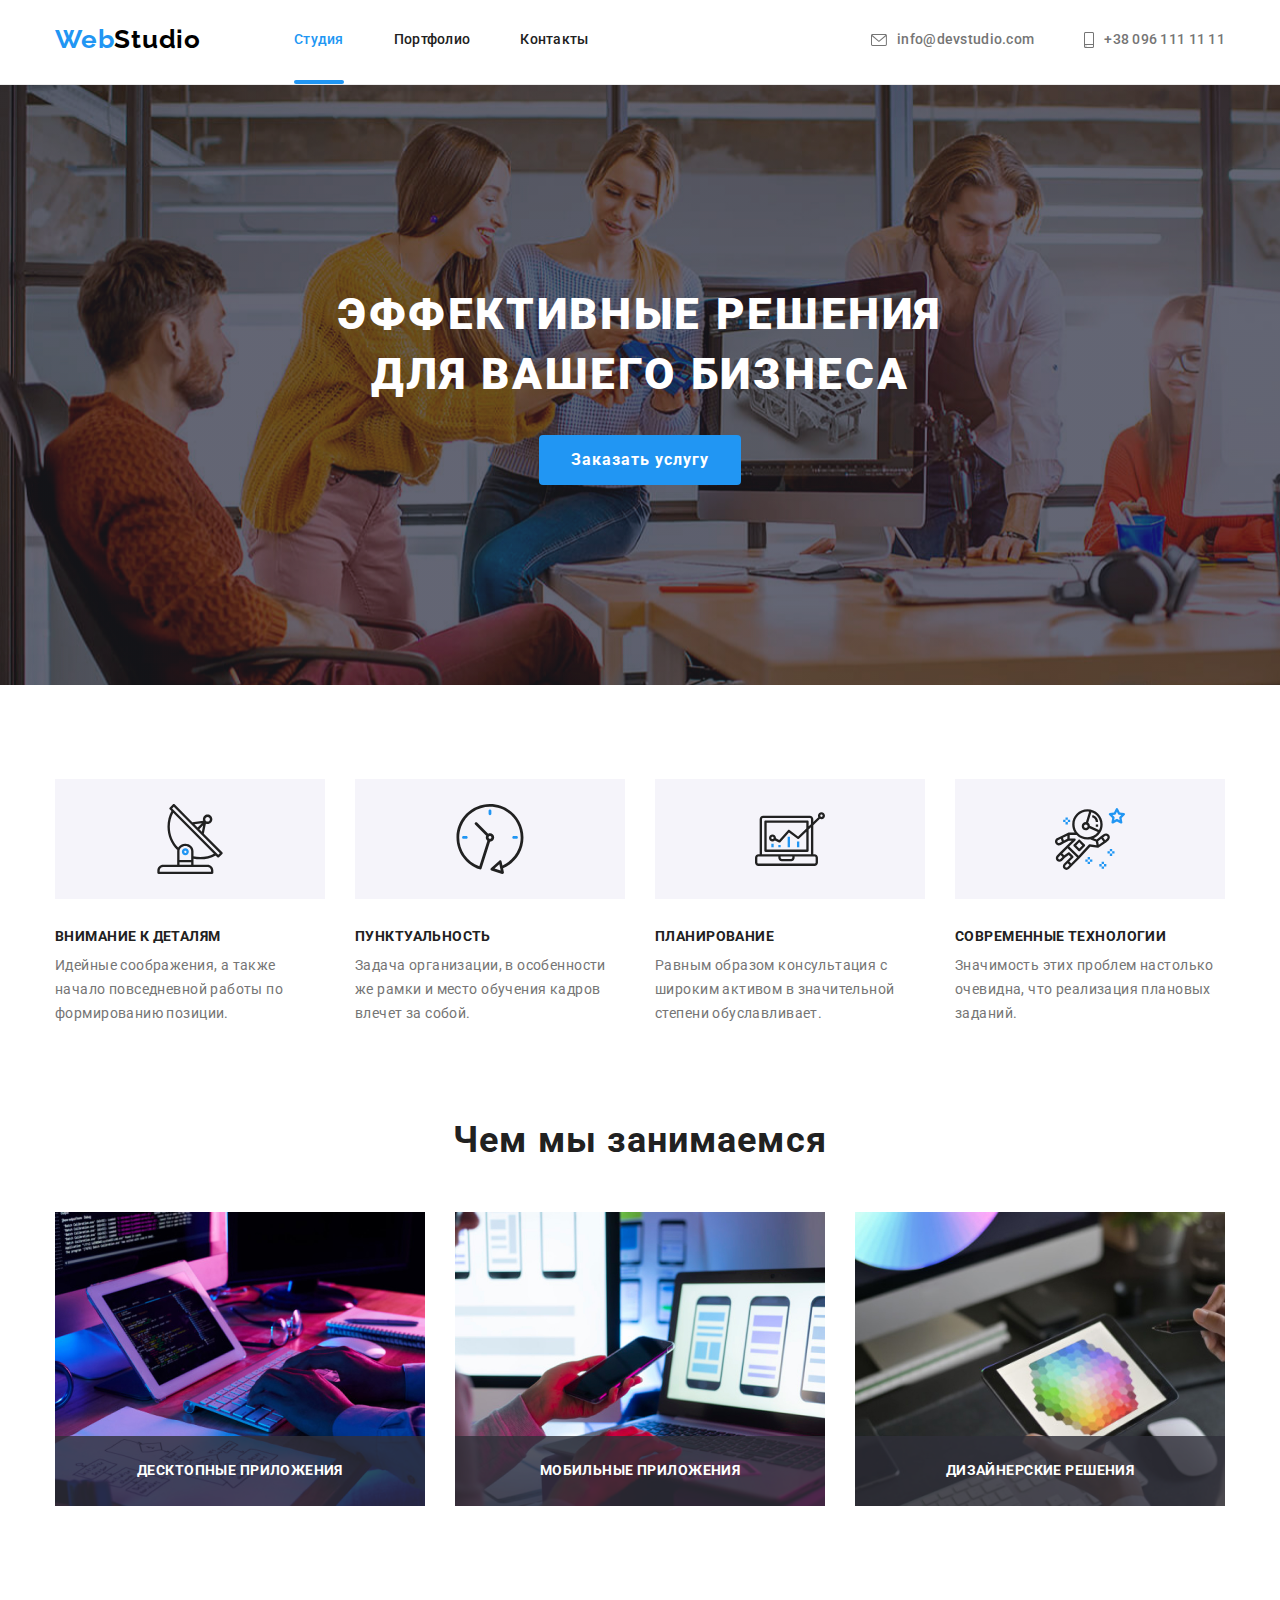
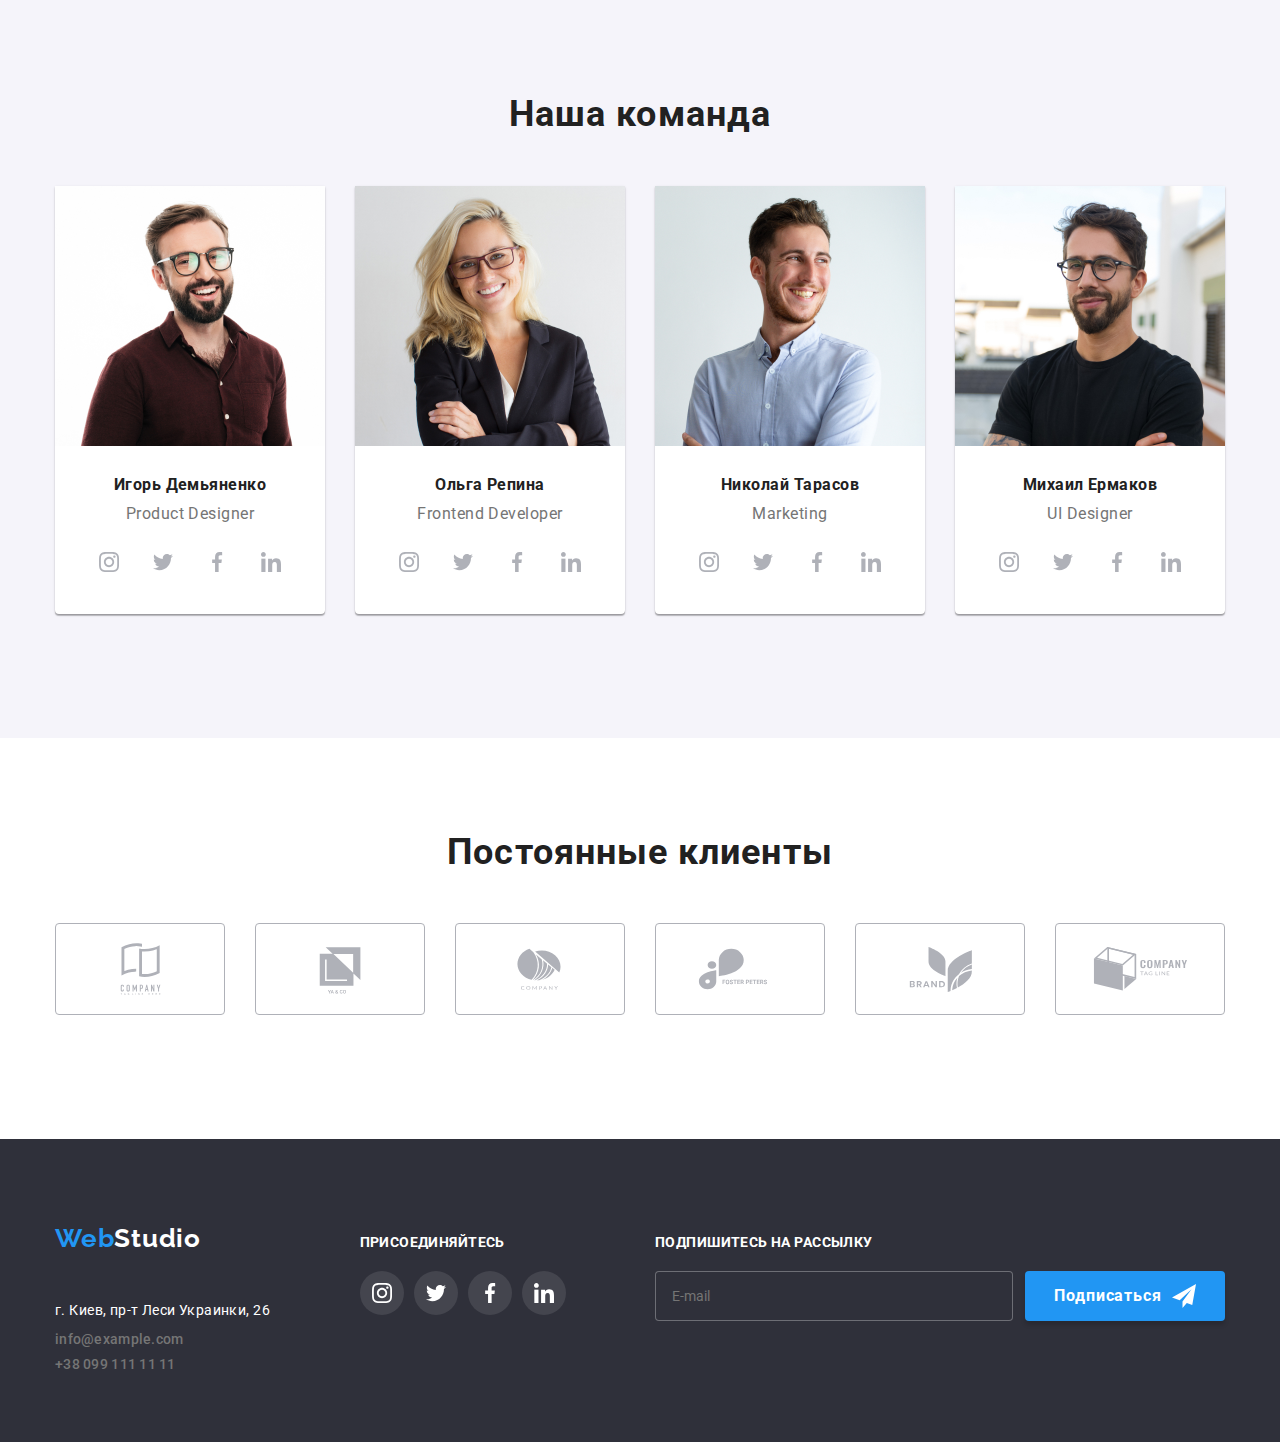
==== commit 0f1e6067: "edit" ====
--- a/index.html
+++ b/index.html
@@ -189,18 +189,21 @@
                                 <div class="list__item"><p class="list__text">Десктопные приложения</p></div>
                                 <img 
                                     srcset="img/img1.jpg 370w, img/img1_2.jpg 740w"
+                                    sizes="(max-width:370px) 370px, (max-width:740px) 740px"
                                     src="img/img1.jpg" alt="картинка 1" width="370"/>
                             </li>
                             <li>
                                 <div class="list__item"><p class="list__text">Мобильные приложения</p></div>
                                 <img 
                                     srcset="img/img2.jpg 370w, img/img2_2.jpg 740w"
+                                    sizes="(max-width:370px) 370px, (max-width:740px) 740px"
                                     src="img/img2.jpg" alt="картинка 2" width="370"/>
                             </li>
                             <li>
                                 <div class="list__item"><p class="list__text">Дизайнерские решения</p></div>
                                 <img 
                                     srcset="img/img3.jpg 370w, img/img3_2.jpg 740w"
+                                    sizes="(max-width:370px) 370px, (max-width:740px) 740px"
                                     src="img/img3.jpg" alt="картинка 3" width="370"/>
                             </li>
                         </ul>
--- a/sass/main.css
+++ b/sass/main.css
@@ -9,6 +9,8 @@
   display: -webkit-box;
   display: -ms-flexbox;
   display: flex;
+  -ms-flex-wrap: wrap;
+      flex-wrap: wrap;
 }
 
 .header__logo {
@@ -23,6 +25,7 @@
   display: block;
   padding-top: 24px;
   padding-bottom: 25px;
+  margin-right: 93px;
 }
 
 .header__logo > span {
@@ -48,7 +51,6 @@
   display: -webkit-box;
   display: -ms-flexbox;
   display: flex;
-  margin-left: 93px;
   list-style: none;
 }
 
@@ -236,14 +238,11 @@
   display: -webkit-box;
   display: -ms-flexbox;
   display: flex;
-}
-
-.list > li {
-  margin-right: 30px;
-}
-
-.list > li:last-child {
-  margin-right: 0;
+  -ms-flex-wrap: wrap;
+      flex-wrap: wrap;
+  -webkit-box-pack: justify;
+      -ms-flex-pack: justify;
+          justify-content: space-between;
 }
 
 .list__icon {
@@ -370,7 +369,7 @@
   -webkit-box-shadow: 0px 1px 3px rgba(0, 0, 0, 0.12), 0px 1px 1px rgba(0, 0, 0, 0.14), 0px 2px 1px rgba(0, 0, 0, 0.2);
           box-shadow: 0px 1px 3px rgba(0, 0, 0, 0.12), 0px 1px 1px rgba(0, 0, 0, 0.14), 0px 2px 1px rgba(0, 0, 0, 0.2);
   border-radius: 0px 0px 4px 4px;
-  margin-right: 30px;
+  margin-bottom: 30px;
 }
 
 .list__card:last-child {
@@ -385,6 +384,11 @@
   display: -webkit-box;
   display: -ms-flexbox;
   display: flex;
+  -ms-flex-wrap: wrap;
+      flex-wrap: wrap;
+  -webkit-box-pack: justify;
+      -ms-flex-pack: justify;
+          justify-content: space-between;
 }
 
 .companies__icon {
@@ -392,7 +396,7 @@
   height: 92px;
   border: 1px solid #AFB1B8;
   border-radius: 4px;
-  margin-right: 30px;
+  margin-bottom: 30px;
 }
 
 .companies__icon:last-child {
@@ -440,9 +444,14 @@
   display: -webkit-box;
   display: -ms-flexbox;
   display: flex;
+  -ms-flex-wrap: wrap;
+      flex-wrap: wrap;
   -webkit-box-align: baseline;
       -ms-flex-align: baseline;
           align-items: baseline;
+  -webkit-box-pack: justify;
+      -ms-flex-pack: justify;
+          justify-content: space-between;
 }
 
 .footer__list > li {
@@ -746,11 +755,12 @@
   display: flex;
   -ms-flex-wrap: wrap;
       flex-wrap: wrap;
+  -ms-flex-pack: distribute;
+      justify-content: space-around;
 }
 
 .portfolio__card {
   background: #ffffff;
-  margin-right: 30px;
   margin-bottom: 30px;
   width: 370px;
 }
@@ -803,6 +813,10 @@
           transition-timing-function: cubic-bezier(0.4, 0, 0.2, 1);
 }
 
+.portfolio__card:last-child {
+  margin-bottom: 0;
+}
+
 .portfolio__overlay-text {
   position: absolute;
   font-family: 'Roboto';
@@ -824,10 +838,6 @@
           transition-duration: 250ms;
   -webkit-transition-timing-function: cubic-bezier(0.4, 0, 0.2, 1);
           transition-timing-function: cubic-bezier(0.4, 0, 0.2, 1);
-}
-
-.portfolio__card:nth-child(3n) {
-  margin-right: 0px;
 }
 
 .portfolio__description {
@@ -1137,21 +1147,32 @@
   color: #ffffff;
 }
 
+@media screen and (max-width: 1200px) {
+  .container {
+    width: 100%;
+  }
+}
+
 @media screen and (max-width: 768px) {
+  .header__logo {
+    margin-right: 38px;
+  }
   .header__head {
     -webkit-box-align: center;
         -ms-flex-align: center;
             align-items: center;
-    -webkit-box-pack: center;
-        -ms-flex-pack: center;
-            justify-content: center;
+    -webkit-box-pack: justify;
+        -ms-flex-pack: justify;
+            justify-content: space-between;
   }
   .header__head ul.nav__head {
-    margin-left: 38px;
     margin-right: 0;
   }
-  .header__head ul.nav__head .nav__item {
-    margin: 0 25px;
+  .header__head .nav__item {
+    margin-right: 50px;
+  }
+  .header__head .nav__item:last-child {
+    margin-right: 0;
   }
   .header .link-one {
     -webkit-box-orient: vertical;
@@ -1183,14 +1204,14 @@
     display: none;
   }
   .container {
-    width: 768px;
-  }
-  .main__section-peculiarities .list li {
+    width: 100%;
+  }
+  .main__section-peculiarities .list > li {
     padding: 0 15px;
     margin: 0;
     max-width: 50%;
   }
-  .main__section-peculiarities .list li .list__icon, .main__section-peculiarities .list li .list__name, .main__section-peculiarities .list li .list__description {
+  .main__section-peculiarities .list > li .list__icon, .main__section-peculiarities .list > li .list__name, .main__section-peculiarities .list > li .list__description {
     width: auto;
   }
   .main__section-background {
@@ -1201,6 +1222,7 @@
   }
   .main__section-background .solutions {
     font-size: 26px;
+    width: 100%;
   }
   .our-team__text, .clients__text {
     font-size: 28px;
@@ -1209,10 +1231,13 @@
     margin: 0;
     max-width: 48%;
     width: 100%;
-    margin: 1%;
+    margin-bottom: 30px;
   }
   .main__section-team .list .list__card img {
     width: 100%;
+  }
+  .main__section-team .list__card:nth-child(n+3) {
+    margin-bottom: 0;
   }
   .main__section-doing {
     display: none;
@@ -1230,10 +1255,14 @@
             justify-content: center;
   }
   .main__section-client .companies__icon {
-    margin: 1%;
+    margin: 0;
+    margin-bottom: 30px;
     width: 30%;
   }
-  .main__section-client .companies__icon .companies__svg {
+  .main__section-client .companies__icon:nth-child(n+4) {
+    margin-bottom: 0;
+  }
+  .main__section-client .companies__svg {
     width: 100%;
   }
   .footer__list {
@@ -1257,8 +1286,9 @@
         -ms-flex-pack: center;
             justify-content: center;
   }
-  .footer__list .footer__form .input {
-    margin-top: 0;
+  .footer__list .footer__form .footer__input {
+    margin-top: 20px;
+    margin-right: 0;
     width: 450px;
   }
   .footer__list .footer__form button {
@@ -1326,13 +1356,17 @@
     margin-right: 0;
   }
   .header__head ul.nav__head .nav__item {
-    margin: 0;
+    margin-top: 0;
+    margin-bottom: 32px;
+  }
+  .header__head ul.nav__head .nav__item:last-child {
+    margin-bottom: 0;
   }
   .header__nav {
     position: absolute;
     top: 100%;
     width: 100%;
-    height: 796px;
+    height: 100vh;
     left: 0;
     background-color: #ffffff;
     -webkit-box-orient: vertical;
@@ -1353,7 +1387,7 @@
     display: flex;
   }
   .container {
-    width: 98%;
+    width: 100%;
   }
   .header__logo.is-open {
     display: none;
@@ -1398,7 +1432,7 @@
     line-height: 47px;
     line-height: 100%;
     padding-top: 0;
-    padding-bottom: 32px;
+    padding-bottom: 0;
   }
   .link-now::after {
     display: none;
@@ -1495,7 +1529,7 @@
     background-image: linear-gradient(to right, rgba(47, 48, 58, 0.4), rgba(47, 48, 58, 0.4)), url(../img/bg-mobile.jpg);
   }
   .solutions {
-    width: 360px;
+    width: auto;
   }
   .main__section-peculiarities .list li {
     max-width: 100%;
@@ -1514,8 +1548,6 @@
     max-width: 100%;
   }
   .list__card-network {
-    padding-left: 90px;
-    padding-right: 90px;
     -webkit-box-pack: center;
         -ms-flex-pack: center;
             justify-content: center;
@@ -1527,13 +1559,19 @@
     text-align: center;
   }
   .main__section-client .companies {
-    -webkit-box-pack: center;
-        -ms-flex-pack: center;
-            justify-content: center;
+    -webkit-box-pack: justify;
+        -ms-flex-pack: justify;
+            justify-content: space-between;
   }
   .main__section-client .companies__icon {
-    margin: 1%;
+    margin-bottom: 30px;
     width: 210px;
+  }
+  .main__section-client .companies__icon:nth-child(n+4) {
+    margin-bottom: 30px;
+  }
+  .main__section-client .companies__icon:last-child {
+    margin-bottom: 0;
   }
   .main__section-client .companies__svg {
     width: 100%;
@@ -1543,10 +1581,14 @@
     width: 450px;
   }
   .portfolio__overlay {
-    width: 450px;
+    width: 100%;
   }
   .portfolio__card-img {
-    width: 450px;
+    width: 100%;
+  }
+  .portfolio__overlay-container::before {
+    -webkit-transform: translateY(122%);
+            transform: translateY(122%);
   }
   .portfolio__buttons-list {
     -webkit-box-pack: start;
@@ -1554,12 +1596,45 @@
             justify-content: start;
   }
   .footer__list > li {
+    margin-top: 24px;
     margin-left: 124px;
     margin-right: 124px;
     margin-bottom: 60px;
+    width: 100%;
+  }
+  .footer__list .footer__form .footer__input {
+    width: 100%;
+    margin-right: 0;
+  }
+  .footer__list .footer__logo {
+    padding-top: 0;
+    padding-bottom: 0;
+  }
+  address {
+    margin-top: 20px;
+  }
+  .address {
+    margin-top: 0;
+  }
+  .address__link {
+    margin: 0;
+    padding-bottom: 8px;
+  }
+  .address__link:last-child {
+    padding-bottom: 0;
   }
   .address {
     width: 232px;
   }
 }
+
+@media screen and (max-width: 320px) {
+  .solutions {
+    width: auto;
+  }
+  .footer__input {
+    width: 290px;
+    margin-right: 0;
+  }
+}
 /*# sourceMappingURL=main.css.map */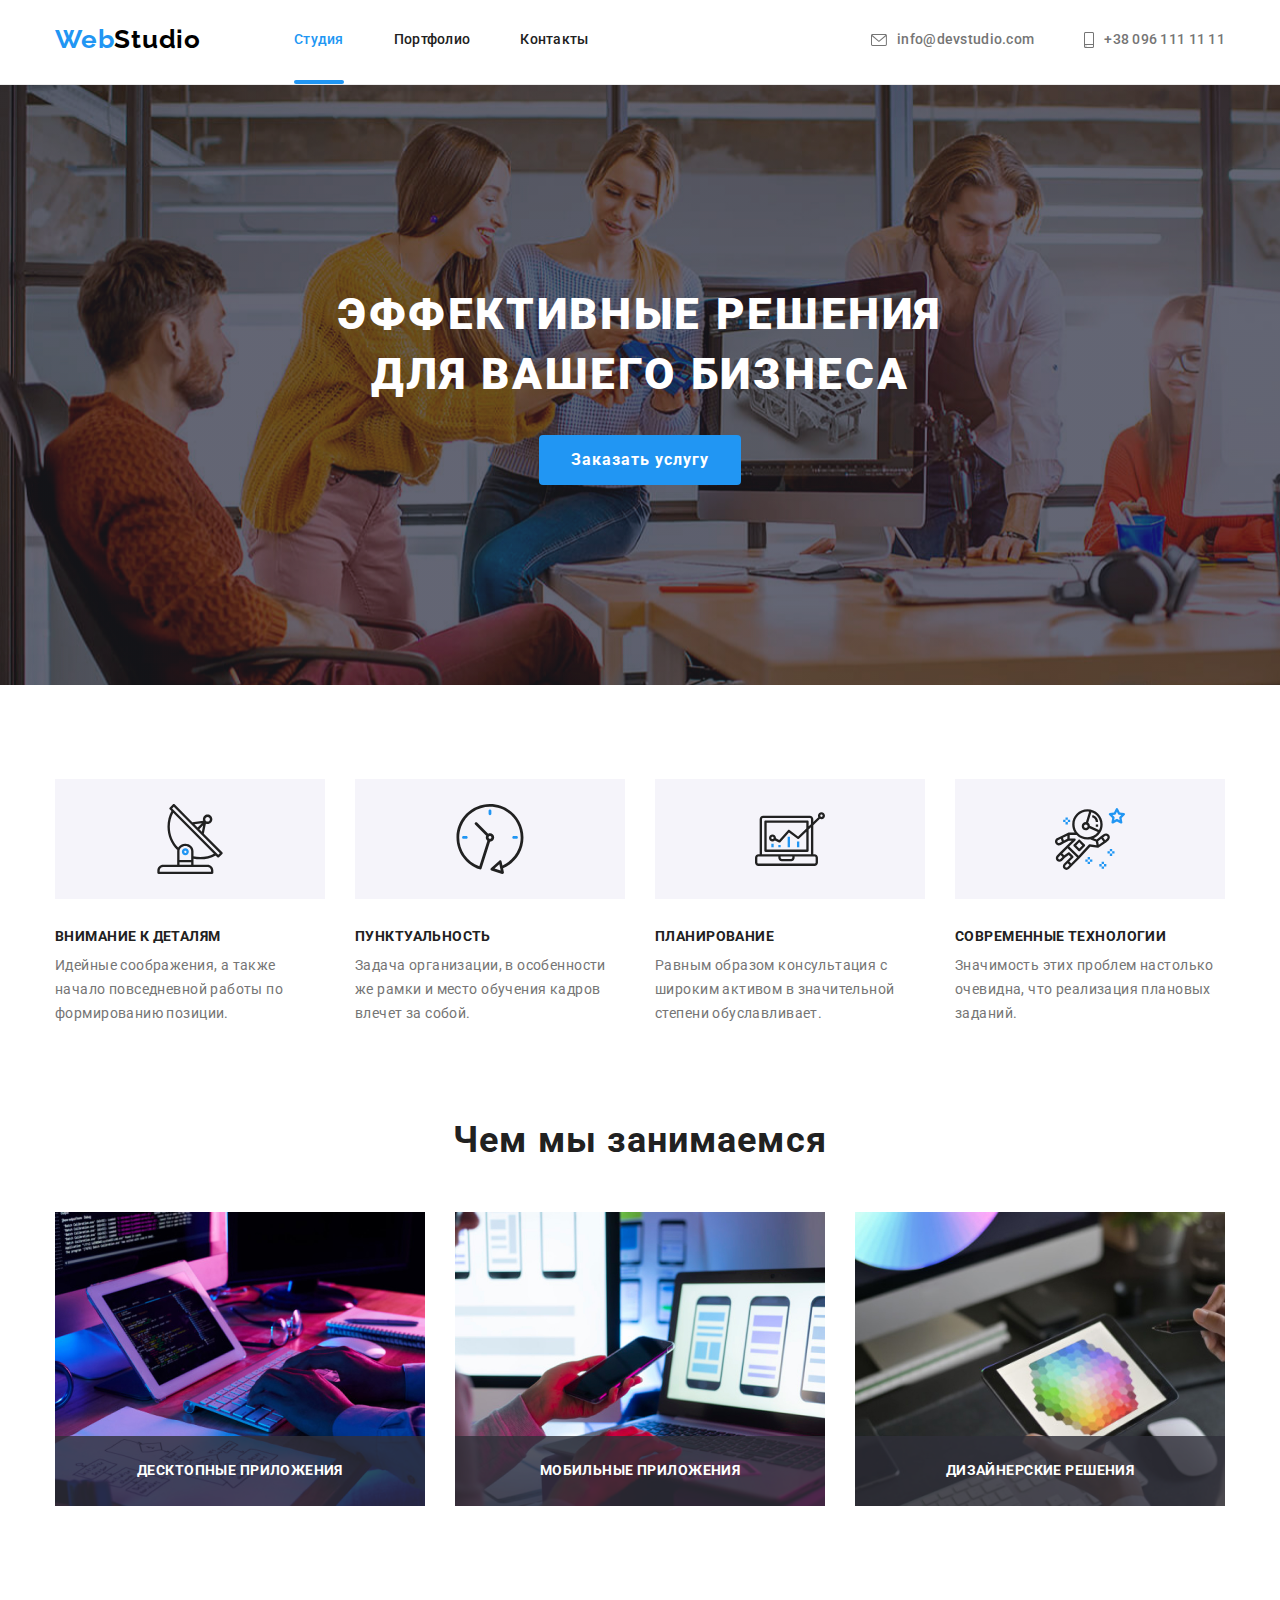
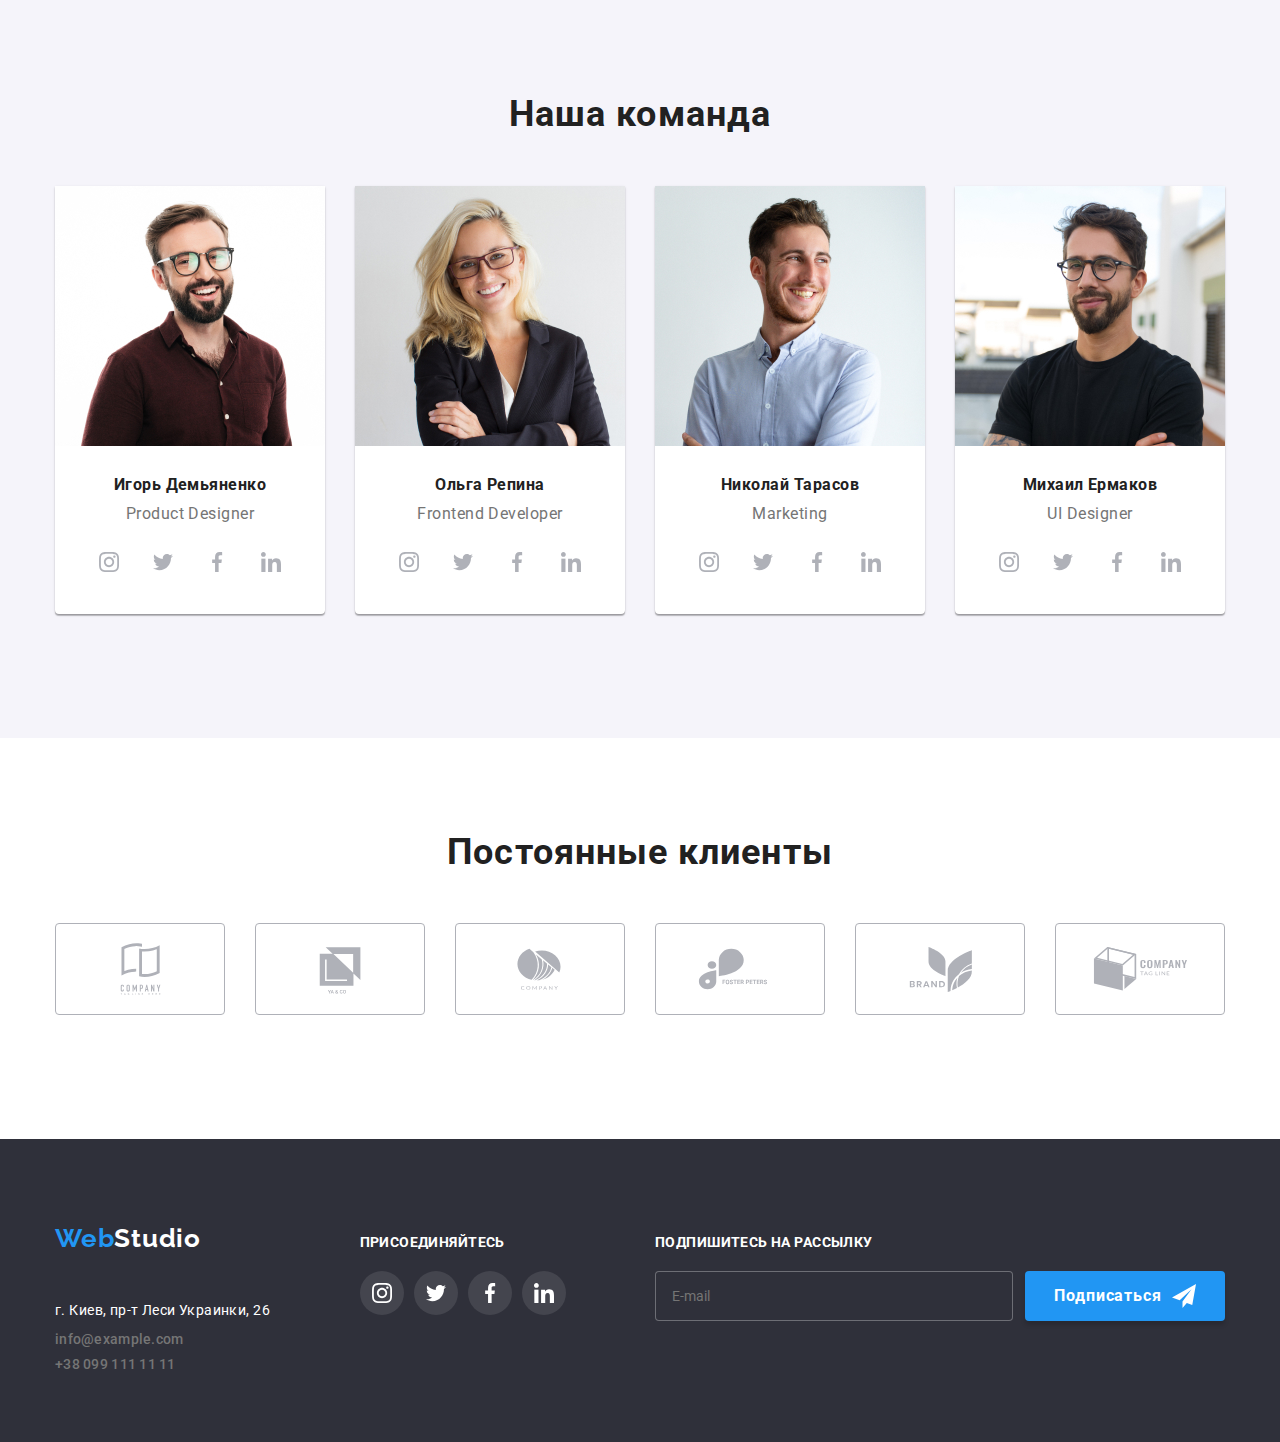
==== commit 1301881a: "edit" ====
--- a/index.html
+++ b/index.html
@@ -1,512 +1,556 @@
 <!DOCTYPE html>
 <html lang="ru">
-    <head>
-        <meta charset="UTF-8" />
-        <meta name="viewport" content="width=device-width, initial-scale=1.0"/>
-        <link rel="preconnect" href="https://fonts.googleapis.com">
-        <link rel="preconnect" href="https://fonts.gstatic.com" crossorigin>
-        <link href="https://fonts.googleapis.com/css2?family=Raleway:wght@700&family=Roboto:wght@400;500;700;900&display=swap" rel="stylesheet">
-        <link rel="stylesheet" href="https://cdnjs.cloudflare.com/ajax/libs/modern-normalize/0.6.0/modern-normalize.min.css">
-        <link rel="stylesheet" href="sass/main.css">
-        <title>GoIt задание</title>
-    </head>
-    <body>
-        <header class="header">
+
+<head>
+    <meta charset="UTF-8" />
+    <meta name="viewport" content="width=device-width, initial-scale=1.0" />
+    <link rel="preconnect" href="https://fonts.googleapis.com">
+    <link rel="preconnect" href="https://fonts.gstatic.com" crossorigin>
+    <link
+        href="https://fonts.googleapis.com/css2?family=Raleway:wght@700&family=Roboto:wght@400;500;700;900&display=swap"
+        rel="stylesheet">
+    <link rel="stylesheet"
+        href="https://cdnjs.cloudflare.com/ajax/libs/modern-normalize/0.6.0/modern-normalize.min.css">
+    <link rel="stylesheet" href="sass/main.css">
+    <title>GoIt задание</title>
+</head>
+
+<body>
+    <header class="header">
+        <div class="container">
+            <nav class="header__head">
+
+
+                <a href="./index.html" class="header__logo"><span>Web</span>Studio</a>
+
+
+                <button type="button" class="menu-button is-open" data-menu-button>
+                    <svg width="40px" height="40px" aria-label="Переключатель мобильного окна" class="menu-button__svg">
+                        <use href="./img/icons.svg#burger" class="burger"></use>
+                        <use href="./img/icons.svg#cross" class="cross"></use>
+                    </svg>
+                </button>
+
+                <div class="header__nav is-open" data-menu>
+                    <div class="nav">
+                        <ul class="nav__head">
+                            <li class="nav__item link-now"><a href="./index.html"
+                                    class="nav__text nav__link-active">Студия</a></li>
+                            <li class="nav__item"><a href="./portfolio.html" class="nav__text">Портфолио</a></li>
+                            <li class="nav__item"><a href="" class="nav__text">Контакты</a></li>
+                        </ul>
+                    </div>
+
+                    <div class="link">
+                        <ul class="link-one">
+                            <li class="link-one__item">
+                                <a href="mailto:info@devstudio.com" class="link-one__cont">
+                                    <svg class="link-one__icon">
+                                        <use href="./img/icons.svg#email"></use>
+                                    </svg>
+                                    info@devstudio.com
+                                </a>
+                            </li>
+                            <li class="link-one__item">
+                                <a href="tel:+380961111111" class="link-one__cont link-one__cont-phone">
+                                    <svg class="link-one__icon-svg">
+                                        <use href="./img/icons.svg#smartphone"></use>
+                                    </svg>
+                                    +38 096 111 11 11
+                                </a>
+                            </li>
+                        </ul>
+
+                        <ul class="head-links">
+                            <li class="head-links__li">
+                                <a href="" class="head-links__text">Instagram</a>
+                            </li>
+                            <li class="head-links__li">
+                                <a href="" class="head-links__text">Twitter</a>
+                            </li>
+                            <li class="head-links__li">
+                                <a href="" class="head-links__text">Facebook</a>
+                            </li>
+                            <li class="head-links__li">
+                                <a href="" class="head-links__text">LinkedIn</a>
+                            </li>
+                        </ul>
+                    </div>
+                </div>
+            </nav>
+        </div>
+        <hr />
+    </header>
+
+    <main class="main">
+        <section class="main__section-background">
             <div class="container">
-                <nav class="header__head">
-        
-        
-                    <a href="./index.html" class="header__logo"><span>Web</span>Studio</a>
-
-
-                    <button type="button" class="menu-button is-open" data-menu-button>
-                        <svg width="40px" height="40px" aria-label="Переключатель мобильного окна" class="menu-button__svg">
-                            <use href="./img/icons.svg#burger" class="burger"></use>
-                            <use href="./img/icons.svg#cross" class="cross"></use>
+                <h1 class="solutions">Эффективные решения <br> для вашего бизнеса</h1>
+                <button class="modal-open" data-modal-open>Заказать услугу</button>
+            </div>
+
+            <div class="backdrop is-hidden" data-modal>
+                <div class="modal">
+                    <button class="modal__button-close" data-modal-close>
+                        <svg class="modal__icon-close">
+                            <use href="./img/icons.svg#close"></use>
                         </svg>
                     </button>
-        
-                    <div class="header__nav is-open" data-menu>
-                        <div class="nav">
-                            <ul class="nav__head">
-                                <li class="nav__item link-now"><a href="./index.html" class="nav__text nav__link-active">Студия</a></li>
-                                <li class="nav__item"><a href="./portfolio.html" class="nav__text">Портфолио</a></li>
-                                <li class="nav__item"><a href="" class="nav__text">Контакты</a></li>
+
+                    <p class="modal__text">Оставьте свои данные, мы вам перезвоним</p>
+
+                    <form class="form">
+                        <div class="form__reg">
+                            <div class="form__field">
+                                <label for="name" class="form__label">Имя</label>
+                                <input type="text" name="name" id="name" class="form__input" />
+                                <svg class="form__svg-modal">
+                                    <use href="./img/icons.svg#namemodal"></use>
+                                </svg>
+                            </div>
+                            <div class="form__field">
+                                <label for="tel" class="form__label">Телефон</label>
+                                <input type="tel" name="tel" id="tel" class="form__input" />
+                                <svg class="form__svg-modal">
+                                    <use href="./img/icons.svg#phonemodal"></use>
+                                </svg>
+                            </div>
+                            <div class="form__field">
+                                <label for="email" class="form__label">Почта</label>
+                                <input type="email" name="email" id="email" class="form__input" />
+                                <svg class="form__svg-modal">
+                                    <use href="./img/icons.svg#emailmodal"></use>
+                                </svg>
+                            </div>
+
+                            <div class="form__field">
+                                <label for="comment" class="form__label">Комментарий</label>
+                                <textarea name="comment" id="comment" placeholder="Введите текст"></textarea>
+                            </div>
+                        </div>
+
+                        <label for="check" class="form__checkbox">
+                            <input type="checkbox" name="check" id="check" class="check-input">
+                            <span class="checkbox"></span>
+                            <span class="check-text">Соглашаюсь с рассылкой и принимаю <a href=""
+                                    class="check-link">Условия договора</a></span>
+                        </label>
+
+                        <button type="submit" class="btn-modal">Отправить</button>
+                    </form>
+                </div>
+            </div>
+
+        </section>
+
+        <section class="main__section-peculiarities">
+            <div class="container">
+                <h2 class="peculiarities-text">Особенности</h2>
+                <ul class="list">
+                    <li>
+                        <div class="list__icon">
+                            <svg class="list__svg">
+                                <use href="./img/icons.svg#antenna"></use>
+                            </svg>
+                        </div>
+                        <h3 class="list__name">Внимание к деталям</h3>
+                        <p class="list__description list__description-margin">Идейные соображения, а также начало
+                            повседневной работы по формированию позиции.</p>
+                    </li>
+                    <li>
+                        <div class="list__icon">
+                            <svg class="list__svg">
+                                <use href="./img/icons.svg#clock"></use>
+                            </svg>
+                        </div>
+                        <h3 class="list__name">Пунктуальность</h3>
+                        <p class="list__description list__description-margin">Задача организации, в особенности же рамки
+                            и место обучения кадров влечет за собой.</p>
+                    </li>
+                    <li>
+                        <div class="list__icon">
+                            <svg class="list__svg">
+                                <use href="./img/icons.svg#diagram"></use>
+                            </svg>
+                        </div>
+                        <h3 class="list__name">Планирование</h3>
+                        <p class="list__description list__description-margin">Равным образом консультация с широким
+                            активом в значительной степени обуславливает.</p>
+                    </li>
+                    <li>
+                        <div class="list__icon">
+                            <svg class="list__svg">
+                                <use href="./img/icons.svg#astronaut"></use>
+                            </svg>
+                        </div>
+                        <h3 class="list__name">Современные технологии</h3>
+                        <p class="list__description">Значимость этих проблем настолько очевидна, что реализация плановых
+                            заданий.</p>
+                    </li>
+                </ul>
+            </div>
+        </section>
+
+        <section class="main__section-doing do-section">
+            <div class="container">
+                <h2 class="doing">Чем мы занимаемся</h2>
+
+                <ul class="list">
+                    <li>
+                        <div class="list__item">
+                            <p class="list__text">Десктопные приложения</p>
+                        </div>
+                        <img srcset="img/img1.jpg 370w, img/img1_2.jpg 740w"
+                            sizes="(max-width:370px) 370px, (max-width:740px) 740px" src="img/img1.jpg" alt="картинка 1"
+                            width="370" />
+                    </li>
+                    <li>
+                        <div class="list__item">
+                            <p class="list__text">Мобильные приложения</p>
+                        </div>
+                        <img srcset="img/img2.jpg 370w, img/img2_2.jpg 740w"
+                            sizes="(max-width:370px) 370px, (max-width:740px) 740px" src="img/img2.jpg" alt="картинка 2"
+                            width="370" />
+                    </li>
+                    <li>
+                        <div class="list__item">
+                            <p class="list__text">Дизайнерские решения</p>
+                        </div>
+                        <img srcset="img/img3.jpg 370w, img/img3_2.jpg 740w"
+                            sizes="(max-width:370px) 370px, (max-width:740px) 740px" src="img/img3.jpg" alt="картинка 3"
+                            width="370" />
+                    </li>
+                </ul>
+            </div>
+        </section>
+
+        <section class="main__section-team team">
+            <div class="container">
+                <h2 class="our-team__text">Наша команда</h2>
+
+                <ul class="list">
+                    <li class="list__card">
+
+                        <picture>
+                            <source srcset="img/igor-tablet.jpg" media="(max-width: 768px)" />
+
+                            <source srcset="img/igor-mobile.jpg" media="(max-width: 480px)" />
+
+                            <img srcset="img/igor.jpg 270w, img/igor2.jpg 540w" src="img/igor.jpg"
+                                alt="Игорь Демьяненко" width="270" sizes="270px" />
+                        </picture>
+
+                        <div class="list__card-body">
+                            <h3 class="list__card-name">Игорь Демьяненко</h3>
+                            <p class="list__card-team">Product Designer</p>
+
+                            <ul class="list__card-network">
+                                <li>
+                                    <a href="" class="list__card-link">
+                                        <svg class="list__card-svg">
+                                            <use href="img/icons.svg#instagram"></use>
+                                        </svg>
+                                    </a>
+                                </li>
+                                <li>
+                                    <a href="" class="list__card-link">
+                                        <svg class="list__card-svg">
+                                            <use href="img/icons.svg#twitter"></use>
+                                        </svg>
+                                    </a>
+                                </li>
+                                <li>
+                                    <a href="" class="list__card-link">
+                                        <svg class="list__card-svg">
+                                            <use href="img/icons.svg#facebook"></use>
+                                        </svg>
+                                    </a>
+                                </li>
+                                <li>
+                                    <a href="" class="list__card-link">
+                                        <svg class="list__card-svg">
+                                            <use href="img/icons.svg#linkedin"></use>
+                                        </svg>
+                                    </a>
+                                </li>
                             </ul>
                         </div>
-        
-                        <div class="link">
-                            <ul class="link-one">
-                                <li class="link-one__item">
-                                    <a href="mailto:info@devstudio.com" class="link-one__cont">
-                                        <svg class="link-one__icon">
-                                            <use href="./img/icons.svg#email"></use>
-                                        </svg>
-                                        info@devstudio.com
-                                    </a>
-                                </li>
-                                <li class="link-one__item">
-                                    <a href="tel:+380961111111" class="link-one__cont link-one__cont-phone">
-                                        <svg class="link-one__icon-svg">
-                                            <use href="./img/icons.svg#smartphone"></use>
-                                        </svg>
-                                        +38 096 111 11 11
+                    </li>
+
+                    <li class="list__card">
+
+                        <picture>
+                            <source srcset="img/olga-tablet.jpg" media="(max-width: 768px)" />
+
+                            <source srcset="img/olga-mobile.jpg" media="(max-width: 480px)" />
+
+                            <img srcset="img/olga.jpg 270w, img/olga2.jpg 540w" src="img/olga.jpg" alt="Ольга Репина"
+                                width="270" sizes="270px" />
+                        </picture>
+
+                        <div class="list__card-body">
+                            <h3 class="list__card-name">Ольга Репина</h3>
+                            <p class="list__card-team">Frontend Developer</p>
+
+                            <ul class="list__card-network">
+                                <li>
+                                    <a href="" class="list__card-link">
+                                        <svg class="list__card-svg">
+                                            <use href="img/icons.svg#instagram"></use>
+                                        </svg>
+                                    </a>
+                                </li>
+                                <li>
+                                    <a href="" class="list__card-link">
+                                        <svg class="list__card-svg">
+                                            <use href="img/icons.svg#twitter"></use>
+                                        </svg>
+                                    </a>
+                                </li>
+                                <li>
+                                    <a href="" class="list__card-link">
+                                        <svg class="list__card-svg">
+                                            <use href="img/icons.svg#facebook"></use>
+                                        </svg>
+                                    </a>
+                                </li>
+                                <li>
+                                    <a href="" class="list__card-link">
+                                        <svg class="list__card-svg">
+                                            <use href="img/icons.svg#linkedin"></use>
+                                        </svg>
                                     </a>
                                 </li>
                             </ul>
-
-                            <ul class="head-links">
-                                <li class="head-links__li">
-                                    <a href="" class="head-links__text">Instagram</a>
-                                </li>
-                                <li class="head-links__li">
-                                    <a href="" class="head-links__text">Twitter</a>
-                                </li>
-                                <li class="head-links__li">
-                                    <a href="" class="head-links__text">Facebook</a>
-                                </li>
-                                <li class="head-links__li">
-                                    <a href="" class="head-links__text">LinkedIn</a>
+                        </div>
+                    </li>
+
+                    <li class="list__card">
+
+                        <picture>
+                            <source srcset="img/nikolay-tablet.jpg" media="(max-width: 768px)" />
+
+                            <source srcset="img/nikolay-mobile.jpg" media="(max-width: 480px)" />
+
+                            <img srcset="img/nikolay.jpg 270w, img/nikolay2.jpg 540w" src="img/nikolay.jpg"
+                                alt="Николай Тарасов" width="270" sizes="270px" />
+                        </picture>
+
+                        <div class="list__card-body">
+                            <h3 class="list__card-name">Николай Тарасов</h3>
+                            <p class="list__card-team">Marketing</p>
+
+                            <ul class="list__card-network">
+                                <li>
+                                    <a href="" class="list__card-link">
+                                        <svg class="list__card-svg">
+                                            <use href="img/icons.svg#instagram"></use>
+                                        </svg>
+                                    </a>
+                                </li>
+                                <li>
+                                    <a href="" class="list__card-link">
+                                        <svg class="list__card-svg">
+                                            <use href="img/icons.svg#twitter"></use>
+                                        </svg>
+                                    </a>
+                                </li>
+                                <li>
+                                    <a href="" class="list__card-link">
+                                        <svg class="list__card-svg">
+                                            <use href="img/icons.svg#facebook"></use>
+                                        </svg>
+                                    </a>
+                                </li>
+                                <li>
+                                    <a href="" class="list__card-link">
+                                        <svg class="list__card-svg">
+                                            <use href="img/icons.svg#linkedin"></use>
+                                        </svg>
+                                    </a>
                                 </li>
                             </ul>
                         </div>
-                    </div>
-                </nav>
+                    </li>
+
+                    <li class="list__card">
+
+                        <picture>
+                            <source srcset="img/mykhail-tablet.jpg" media="(max-width: 768px)" />
+
+                            <source srcset="img/mykhail-mobile.jpg" media="(max-width: 480px)" />
+
+                            <img srcset="img/mykhail.jpg 270w, img/mykhail2.jpg 540w" src="img/mykhail.jpg"
+                                alt="Михаил Ермаков" width="270" sizes="270px" />
+                        </picture>
+
+                        <div class="list__card-body">
+                            <h3 class="list__card-name">Михаил Ермаков</h3>
+                            <p class="list__card-team">UI Designer</p>
+
+                            <ul class="list__card-network">
+                                <li>
+                                    <a href="" class="list__card-link">
+                                        <svg class="list__card-svg">
+                                            <use href="img/icons.svg#instagram"></use>
+                                        </svg>
+                                    </a>
+                                </li>
+                                <li>
+                                    <a href="" class="list__card-link">
+                                        <svg class="list__card-svg">
+                                            <use href="img/icons.svg#twitter"></use>
+                                        </svg>
+                                    </a>
+                                </li>
+                                <li>
+                                    <a href="" class="list__card-link">
+                                        <svg class="list__card-svg">
+                                            <use href="img/icons.svg#facebook"></use>
+                                        </svg>
+                                    </a>
+                                </li>
+                                <li>
+                                    <a href="" class="list__card-link">
+                                        <svg class="list__card-svg">
+                                            <use href="img/icons.svg#linkedin"></use>
+                                        </svg>
+                                    </a>
+                                </li>
+                            </ul>
+                        </div>
+                    </li>
+                </ul>
             </div>
-            <hr />
-        </header>
-
-        <main class="main">
-                <section class="main__section-background">
-                    <div class="container">
-                        <h1 class="solutions">Эффективные решения <br> для вашего бизнеса</h1>
-                        <button class="modal-open" data-modal-open>Заказать услугу</button>
-                    </div>
-
-                    <div class="backdrop is-hidden" data-modal>
-                        <div class="modal">
-                            <button class="modal__button-close" data-modal-close>
-                                <svg class="modal__icon-close">
-                                    <use href="./img/icons.svg#close"></use>
-                                </svg>
-                            </button>
-
-                            <p class="modal__text">Оставьте свои данные, мы вам перезвоним</p>
-
-                                <form class="form">
-                                    <div class="form__reg">
-                                        <div class="form__field">
-                                            <label for="name" class="form__label">Имя</label>
-                                            <input type="text" name="name" id="name" class="form__input"/>
-                                            <svg class="form__svg-modal">
-                                                <use href="./img/icons.svg#namemodal"></use>
-                                            </svg>
-                                        </div>
-                                        <div class="form__field">
-                                            <label for="tel" class="form__label">Телефон</label>
-                                            <input type="tel" name="tel" id="tel" class="form__input"/>
-                                            <svg class="form__svg-modal">
-                                                <use href="./img/icons.svg#phonemodal"></use>
-                                            </svg>
-                                        </div>
-                                        <div class="form__field">
-                                            <label for="email" class="form__label">Почта</label>
-                                            <input type="email" name="email" id="email" class="form__input"/>
-                                            <svg class="form__svg-modal">
-                                                <use href="./img/icons.svg#emailmodal"></use>
-                                            </svg>
-                                        </div>
-    
-                                        <div class="form__field">
-                                            <label for="comment" class="form__label">Комментарий</label>
-                                            <textarea name="comment" id="comment" placeholder="Введите текст"></textarea>
-                                        </div>
-                                    </div>
-
-                                    <label for="check" class="form__checkbox">
-                                        <input type="checkbox" name="check" id="check" class="check-input">
-                                        <span class="checkbox"></span>
-                                        <span class="check-text">Соглашаюсь с рассылкой и принимаю <a href="" class="check-link">Условия договора</a></span>
-                                    </label>
-
-                                    <button type="submit" class="btn-modal">Отправить</button>
-                                </form>
-                        </div>
-                    </div>
-
-                </section>
-        
-                <section class="main__section-peculiarities">
-                    <div class="container">
-                        <h2 class="peculiarities-text">Особенности</h2>
-                        <ul class="list">
-                            <li>
-                                <div class="list__icon">
-                                    <svg class="list__svg">
-                                        <use href="./img/icons.svg#antenna"></use>
-                                    </svg>
-                                </div>
-                                <h3 class="list__name">Внимание к деталям</h3>
-                                <p class="list__description list__description-margin">Идейные соображения, а также начало повседневной работы по формированию позиции.</p>
-                            </li>
-                            <li>
-                                <div class="list__icon">
-                                    <svg class="list__svg">
-                                        <use href="./img/icons.svg#clock"></use>
-                                    </svg>
-                                </div>
-                                <h3 class="list__name">Пунктуальность</h3>
-                                <p class="list__description list__description-margin">Задача организации, в особенности же рамки и место обучения кадров влечет за собой.</p>
-                            </li>
-                            <li>
-                                <div class="list__icon">
-                                    <svg class="list__svg">
-                                        <use href="./img/icons.svg#diagram"></use>
-                                    </svg>
-                                </div>
-                                <h3 class="list__name">Планирование</h3>
-                                <p class="list__description list__description-margin">Равным образом консультация с широким активом в значительной степени обуславливает.</p>
-                            </li>
-                            <li>
-                                <div class="list__icon">
-                                    <svg class="list__svg">
-                                        <use href="./img/icons.svg#astronaut"></use>
-                                    </svg>
-                                </div>
-                                <h3 class="list__name">Современные технологии</h3>
-                                <p class="list__description">Значимость этих проблем настолько очевидна, что реализация плановых заданий.</p>
+        </section>
+
+        <section class="main__section-client">
+            <div class="container">
+                <h2 class="clients__text">Постоянные клиенты</h2>
+
+                <ul class="companies">
+                    <li class="companies__icon">
+                        <a href="" class="companies__icon-link">
+                            <svg class="companies__svg">
+                                <use href="./img/icons.svg#ya"></use>
+                            </svg>
+                        </a>
+                    </li>
+                    <li class="companies__icon">
+                        <a href="" class="companies__icon-link">
+                            <svg class="companies__svg">
+                                <use href="./img/icons.svg#companytag"></use>
+                            </svg>
+                        </a>
+                    </li>
+                    <li class="companies__icon">
+                        <a href="" class="companies__icon-link">
+                            <svg class="companies__svg">
+                                <use href="./img/icons.svg#company"></use>
+                            </svg>
+                        </a>
+                    </li>
+                    <li class="companies__icon">
+                        <a href="" class="companies__icon-link">
+                            <svg class="companies__svg">
+                                <use href="./img/icons.svg#foster"></use>
+                            </svg>
+                        </a>
+                    </li>
+                    <li class="companies__icon">
+                        <a href="" class="companies__icon-link">
+                            <svg class="companies__svg">
+                                <use href="./img/icons.svg#brand"></use>
+                            </svg>
+                        </a>
+                    </li>
+                    <li class="companies__icon">
+                        <a href="" class="companies__icon-link">
+                            <svg class="companies__svg">
+                                <use href="./img/icons.svg#lastcompany"></use>
+                            </svg>
+                        </a>
+                    </li>
+                </ul>
+            </div>
+        </section>
+    </main>
+
+    <footer class="footer">
+        <div class="container">
+            <ul class="footer__list">
+                <li>
+                    <a href="./index.html" class="footer__logo"><span class="footer__logo-web">Web</span>Studio</a>
+
+                    <address>
+                        <ul class="address">
+                            <li class="address__link">
+                                <a href="https://goo.gl/maps/3A8JLFoaWC5GZ7m9A" class="address__link-text">г. Киев, пр-т
+                                    Леси Украинки, 26</a>
+                            </li>
+                            <li class="address__link">
+                                <a href="mailto:info@example.com" class="address__link-text_grey">info@example.com</a>
+                            </li>
+                            <li class="address__link">
+                                <a href="tel:+380991111111" class="address__link-text_grey">+38 099 111 11 11</a>
                             </li>
                         </ul>
-                    </div>
-                </section>
-        
-                <section class="main__section-doing do-section">
-                    <div class="container">
-                        <h2 class="doing">Чем мы занимаемся</h2>
-    
-                        <ul class="list">
-                            <li>
-                                <div class="list__item"><p class="list__text">Десктопные приложения</p></div>
-                                <img 
-                                    srcset="img/img1.jpg 370w, img/img1_2.jpg 740w"
-                                    sizes="(max-width:370px) 370px, (max-width:740px) 740px"
-                                    src="img/img1.jpg" alt="картинка 1" width="370"/>
-                            </li>
-                            <li>
-                                <div class="list__item"><p class="list__text">Мобильные приложения</p></div>
-                                <img 
-                                    srcset="img/img2.jpg 370w, img/img2_2.jpg 740w"
-                                    sizes="(max-width:370px) 370px, (max-width:740px) 740px"
-                                    src="img/img2.jpg" alt="картинка 2" width="370"/>
-                            </li>
-                            <li>
-                                <div class="list__item"><p class="list__text">Дизайнерские решения</p></div>
-                                <img 
-                                    srcset="img/img3.jpg 370w, img/img3_2.jpg 740w"
-                                    sizes="(max-width:370px) 370px, (max-width:740px) 740px"
-                                    src="img/img3.jpg" alt="картинка 3" width="370"/>
-                            </li>
-                        </ul>
-                    </div>
-                </section>
-
-                <section class="main__section-team team">
-                    <div class="container">
-                        <h2 class="our-team__text">Наша команда</h2>
-                    
-                        <ul class="list">
-                            <li class="list__card">
-                                <img 
-                                    srcset="img/igor.jpg 270w, img/igor2.jpg 540w"
-                                    src="img/igor.jpg" alt="Игорь Демьяненко" width="270"/>
-                                <div class="list__card-body">
-                                    <h3 class="list__card-name">Игорь Демьяненко</h3>
-                                    <p class="list__card-team">Product Designer</p>
-                                
-                                    <ul class="list__card-network">
-                                        <li>
-                                            <a href="" class="list__card-link">
-                                                <svg class="list__card-svg">
-                                                    <use href="img/icons.svg#instagram"></use>
-                                                </svg>
-                                            </a>
-                                        </li>
-                                        <li>
-                                            <a href="" class="list__card-link">
-                                                <svg class="list__card-svg">
-                                                    <use href="img/icons.svg#twitter"></use>
-                                                </svg>
-                                            </a>
-                                        </li>
-                                        <li>
-                                            <a href="" class="list__card-link">
-                                                <svg class="list__card-svg">
-                                                    <use href="img/icons.svg#facebook"></use>
-                                                </svg>
-                                            </a>
-                                        </li>
-                                        <li>
-                                            <a href="" class="list__card-link">
-                                                <svg class="list__card-svg">
-                                                    <use href="img/icons.svg#linkedin"></use>
-                                                </svg>
-                                            </a>
-                                        </li>
-                                    </ul>
-                                </div>
-                            </li>
-            
-                            <li class="list__card">
-                                <img 
-                                    srcset="img/olga.jpg 270w, img/olga2.jpg 540w"
-                                    src="img/olga.jpg" alt="Ольга Репина" width="270"/>
-                                <div class="list__card-body">
-                                    <h3 class="list__card-name">Ольга Репина</h3>
-                                    <p class="list__card-team">Frontend Developer</p>
-
-                                    <ul class="list__card-network">
-                                        <li>
-                                            <a href="" class="list__card-link">
-                                                <svg class="list__card-svg">
-                                                    <use href="img/icons.svg#instagram"></use>
-                                                </svg>
-                                            </a>
-                                        </li>
-                                        <li>
-                                            <a href="" class="list__card-link">
-                                                <svg class="list__card-svg">
-                                                    <use href="img/icons.svg#twitter"></use>
-                                                </svg>
-                                            </a>
-                                        </li>
-                                        <li>
-                                            <a href="" class="list__card-link">
-                                                <svg class="list__card-svg">
-                                                    <use href="img/icons.svg#facebook"></use>
-                                                </svg>
-                                            </a>
-                                        </li>
-                                        <li>
-                                            <a href="" class="list__card-link">
-                                                <svg class="list__card-svg">
-                                                    <use href="img/icons.svg#linkedin"></use>
-                                                </svg>
-                                            </a>
-                                        </li>
-                                    </ul>
-                                </div>
-                            </li>
-            
-                            <li class="list__card">
-                                <img 
-                                    srcset="img/nikolay.jpg 270w, img/nikolay2.jpg 540w"
-                                    src="img/nikolay.jpg" alt="Николай Тарасов" width="270"/>
-                                <div class="list__card-body">
-                                    <h3 class="list__card-name">Николай Тарасов</h3>
-                                    <p class="list__card-team">Marketing</p>
-
-                                    <ul class="list__card-network">
-                                        <li>
-                                            <a href="" class="list__card-link">
-                                                <svg class="list__card-svg">
-                                                    <use href="img/icons.svg#instagram"></use>
-                                                </svg>
-                                            </a>
-                                        </li>
-                                        <li>
-                                            <a href="" class="list__card-link">
-                                                <svg class="list__card-svg">
-                                                    <use href="img/icons.svg#twitter"></use>
-                                                </svg>
-                                            </a>
-                                        </li>
-                                        <li>
-                                            <a href="" class="list__card-link">
-                                                <svg class="list__card-svg">
-                                                    <use href="img/icons.svg#facebook"></use>
-                                                </svg>
-                                            </a>
-                                        </li>
-                                        <li>
-                                            <a href="" class="list__card-link">
-                                                <svg class="list__card-svg">
-                                                    <use href="img/icons.svg#linkedin"></use>
-                                                </svg>
-                                            </a>
-                                        </li>
-                                    </ul>
-                                </div>
-                            </li>
-            
-                            <li class="list__card">
-                                <img 
-                                    srcset="img/mykhail.jpg 270w, img/mykhail2.jpg 540w"
-                                    src="img/mykhail.jpg" alt="Михаил Ермаков" width="270"/>
-                                <div class="list__card-body">
-                                    <h3 class="list__card-name">Михаил Ермаков</h3>
-                                    <p class="list__card-team">UI Designer</p>
-
-                                    <ul class="list__card-network">
-                                        <li>
-                                            <a href="" class="list__card-link">
-                                                <svg class="list__card-svg">
-                                                    <use href="img/icons.svg#instagram"></use>
-                                                </svg>
-                                            </a>
-                                        </li>
-                                        <li>
-                                            <a href="" class="list__card-link">
-                                                <svg class="list__card-svg">
-                                                    <use href="img/icons.svg#twitter"></use>
-                                                </svg>
-                                            </a>
-                                        </li>
-                                        <li>
-                                            <a href="" class="list__card-link">
-                                                <svg class="list__card-svg">
-                                                    <use href="img/icons.svg#facebook"></use>
-                                                </svg>
-                                            </a>
-                                        </li>
-                                        <li>
-                                            <a href="" class="list__card-link">
-                                                <svg class="list__card-svg">
-                                                    <use href="img/icons.svg#linkedin"></use>
-                                                </svg>
-                                            </a>
-                                        </li>
-                                    </ul>
-                                </div>
-                            </li>
-                        </ul>
-                    </div>
-                </section>
-
-                <section class="main__section-client">
-                    <div class="container">
-                        <h2 class="clients__text">Постоянные клиенты</h2>
-                        
-                    <ul class="companies">
-                        <li class="companies__icon">
-                            <a href="" class="companies__icon-link">
-                                <svg class="companies__svg">
-                                    <use href="./img/icons.svg#ya"></use>
+                    </address>
+                </li>
+
+                <li>
+                    <p class="join">присоединяйтесь</p>
+                    <ul class="footer__network">
+                        <li>
+                            <a href="">
+                                <svg class="footer__network-svg">
+                                    <use href="img/icons.svg#instagram"></use>
                                 </svg>
                             </a>
                         </li>
-                        <li class="companies__icon">
-                            <a href="" class="companies__icon-link">
-                                <svg class="companies__svg">
-                                    <use href="./img/icons.svg#companytag"></use>
+                        <li>
+                            <a href="">
+                                <svg class="footer__network-svg">
+                                    <use href="img/icons.svg#twitter"></use>
                                 </svg>
                             </a>
                         </li>
-                        <li class="companies__icon">
-                            <a href="" class="companies__icon-link">
-                                <svg class="companies__svg">
-                                    <use href="./img/icons.svg#company"></use>
+                        <li>
+                            <a href="">
+                                <svg class="footer__network-svg">
+                                    <use href="img/icons.svg#facebook"></use>
                                 </svg>
                             </a>
                         </li>
-                        <li class="companies__icon">
-                            <a href="" class="companies__icon-link">
-                                <svg class="companies__svg">
-                                    <use href="./img/icons.svg#foster"></use>
-                                </svg>
-                            </a>
-                        </li>
-                        <li class="companies__icon">
-                            <a href="" class="companies__icon-link">
-                                <svg class="companies__svg">
-                                    <use href="./img/icons.svg#brand"></use>
-                                </svg>
-                            </a>
-                        </li>
-                        <li class="companies__icon">
-                            <a href="" class="companies__icon-link">
-                                <svg class="companies__svg">
-                                    <use href="./img/icons.svg#lastcompany"></use>
+                        <li>
+                            <a href="">
+                                <svg class="footer__network-svg">
+                                    <use href="img/icons.svg#linkedin"></use>
                                 </svg>
                             </a>
                         </li>
                     </ul>
-                    </div>
-                </section>
-        </main>
-
-        <footer class="footer">
-            <div class="container">
-                <ul class="footer__list">
-                    <li>
-                        <a href="./index.html" class="footer__logo"><span class="footer__logo-web">Web</span>Studio</a>
-
-                        <address>
-                            <ul class="address">
-                                <li class="address__link">
-                                    <a href="https://goo.gl/maps/3A8JLFoaWC5GZ7m9A" class="address__link-text">г. Киев, пр-т Леси Украинки, 26</a>
-                                </li>
-                                <li class="address__link">
-                                    <a href="mailto:info@example.com" class="address__link-text_grey">info@example.com</a>
-                                </li>
-                                <li class="address__link">
-                                    <a href="tel:+380991111111" class="address__link-text_grey">+38 099 111 11 11</a>
-                                </li>
-                            </ul>
-                        </address>
-                    </li>
-
-                    <li>
-                        <p class="join">присоединяйтесь</p>
-                        <ul class="footer__network">
-                            <li>
-                                <a href="">
-                                    <svg class="footer__network-svg">
-                                        <use href="img/icons.svg#instagram"></use>
-                                    </svg>
-                                </a>
-                            </li>
-                            <li>
-                                <a href="">
-                                    <svg class="footer__network-svg">
-                                        <use href="img/icons.svg#twitter"></use>
-                                    </svg>
-                                </a>
-                            </li>
-                            <li>
-                                <a href="">
-                                    <svg class="footer__network-svg">
-                                        <use href="img/icons.svg#facebook"></use>
-                                    </svg>
-                                </a>
-                            </li>
-                            <li>
-                                <a href="">
-                                    <svg class="footer__network-svg">
-                                        <use href="img/icons.svg#linkedin"></use>
-                                    </svg>
-                                </a>
-                            </li>
-                        </ul>
-                    </li>
-
-                    <li>
-                        <p class="subscribe-text">Подпишитесь на рассылку</p>
-                        <form class="footer__form">
-                            <label for="email-footer" class="footer__label"></label>
-                            <input type="email" name="email" id="email-footer" placeholder="E-mail" class="footer__input">
-                            <button class="footer__subscribe-button">
-                                <span class="footer__subscribe-text">Подписаться</span>
-                                <svg class="footer__subscribe-svg">
-                                    <use href="./img/icons.svg#telegram" class="foter__svg-link"></use>
-                                </svg>
-                            </button>
-                        </form>
-                    </li>
-                </ul>
-            </div>
-        </footer>
-
-        <script src="./js/modal.js"></script>
-        <script src="./js/mobile-menu.js"></script>
-    </body>
+                </li>
+
+                <li>
+                    <p class="subscribe-text">Подпишитесь на рассылку</p>
+                    <form class="footer__form">
+                        <label for="email-footer" class="footer__label"></label>
+                        <input type="email" name="email" id="email-footer" placeholder="E-mail" class="footer__input">
+                        <button class="footer__subscribe-button">
+                            <span class="footer__subscribe-text">Подписаться</span>
+                            <svg class="footer__subscribe-svg">
+                                <use href="./img/icons.svg#telegram" class="foter__svg-link"></use>
+                            </svg>
+                        </button>
+                    </form>
+                </li>
+            </ul>
+        </div>
+    </footer>
+
+    <script src="./js/modal.js"></script>
+    <script src="./js/mobile-menu.js"></script>
+</body>
+
 </html>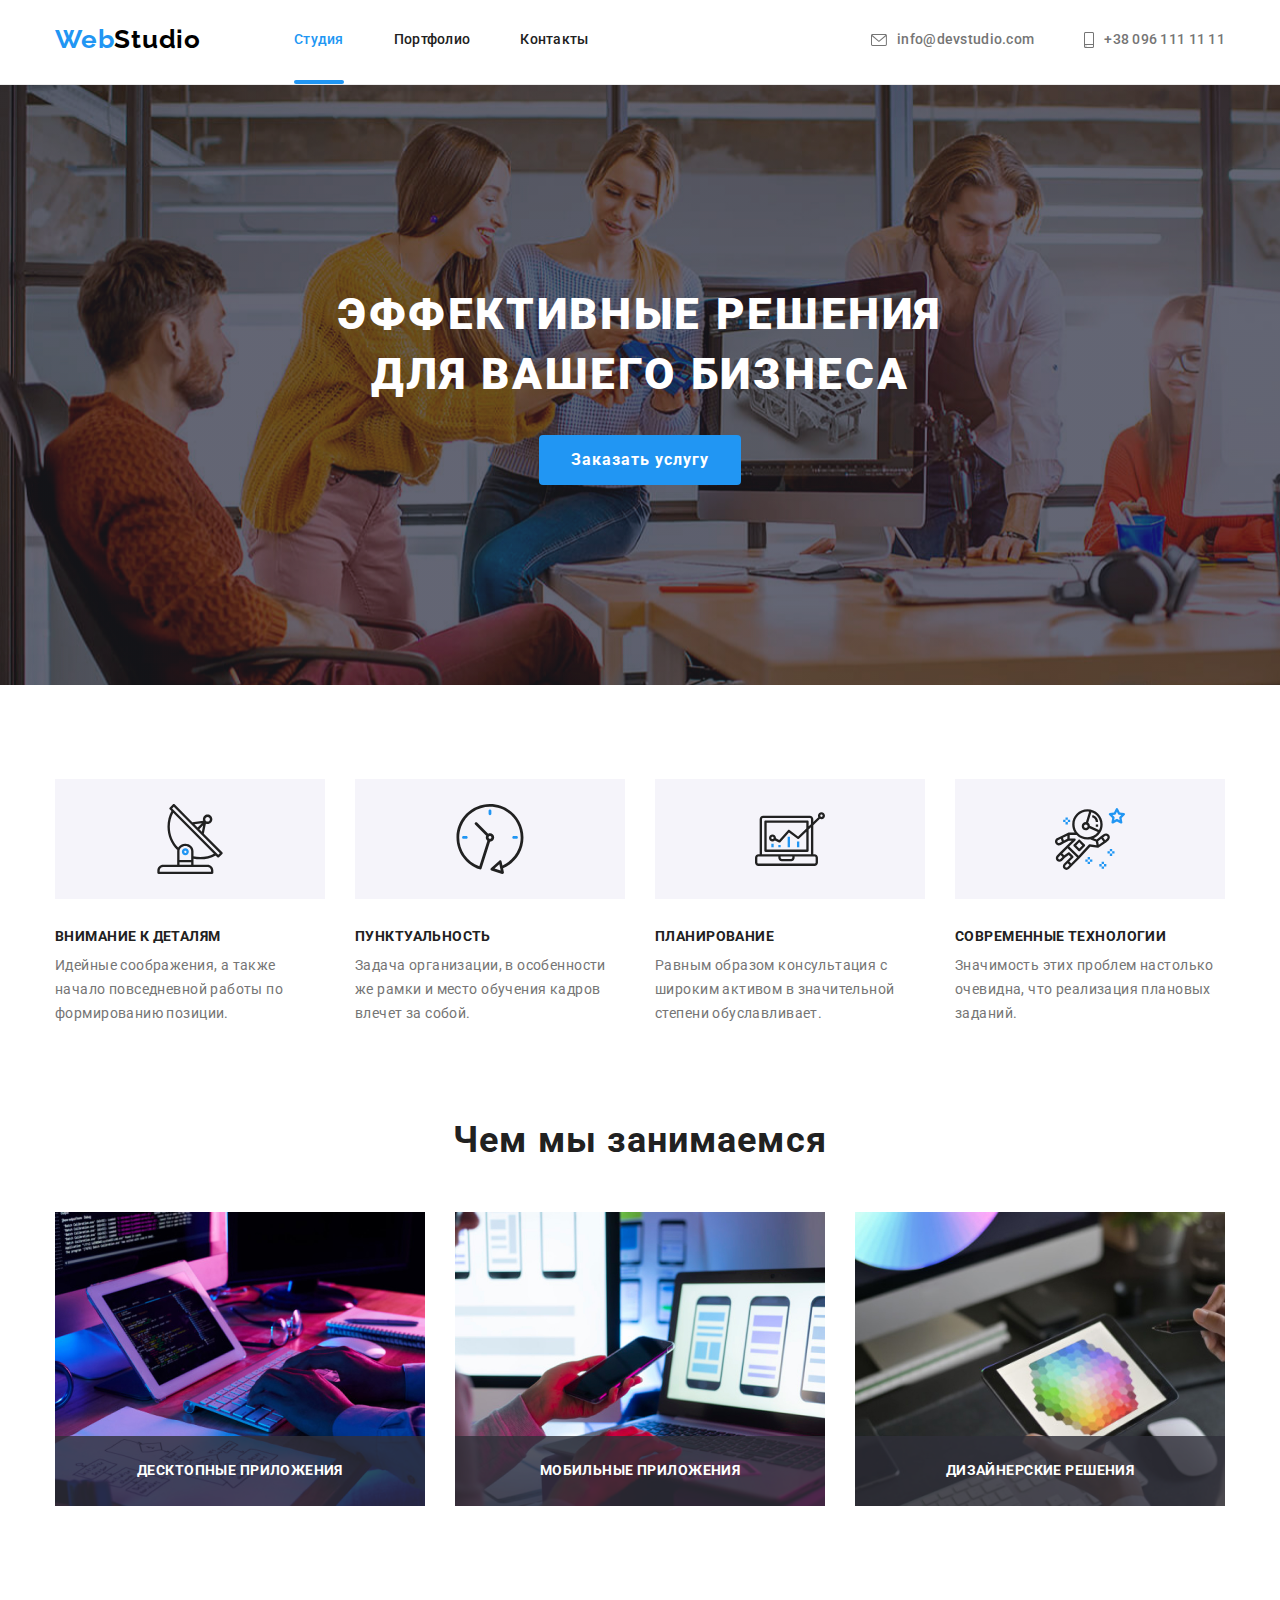
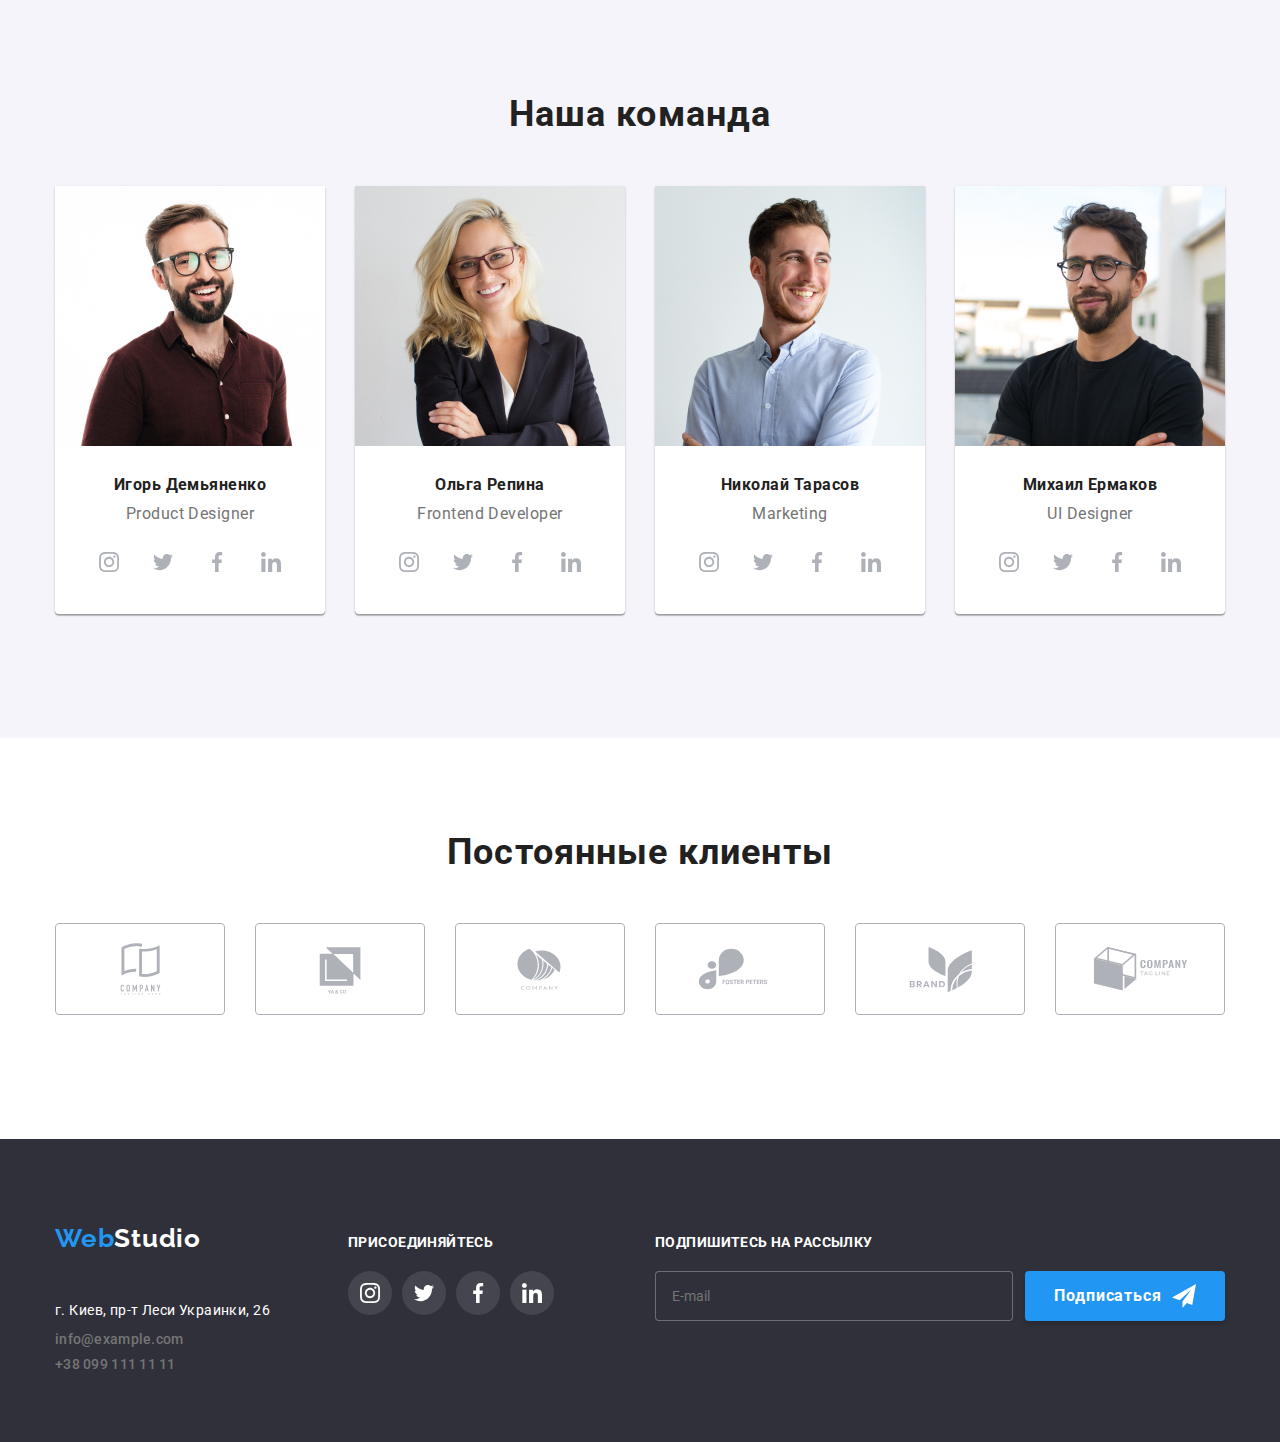
==== commit a93db038: "edit" ====
--- a/index.html
+++ b/index.html
@@ -1,556 +1,538 @@
 <!DOCTYPE html>
 <html lang="ru">
-
-<head>
-    <meta charset="UTF-8" />
-    <meta name="viewport" content="width=device-width, initial-scale=1.0" />
-    <link rel="preconnect" href="https://fonts.googleapis.com">
-    <link rel="preconnect" href="https://fonts.gstatic.com" crossorigin>
-    <link
-        href="https://fonts.googleapis.com/css2?family=Raleway:wght@700&family=Roboto:wght@400;500;700;900&display=swap"
-        rel="stylesheet">
-    <link rel="stylesheet"
-        href="https://cdnjs.cloudflare.com/ajax/libs/modern-normalize/0.6.0/modern-normalize.min.css">
-    <link rel="stylesheet" href="sass/main.css">
-    <title>GoIt задание</title>
-</head>
-
-<body>
-    <header class="header">
-        <div class="container">
-            <nav class="header__head">
-
-
-                <a href="./index.html" class="header__logo"><span>Web</span>Studio</a>
-
-
-                <button type="button" class="menu-button is-open" data-menu-button>
-                    <svg width="40px" height="40px" aria-label="Переключатель мобильного окна" class="menu-button__svg">
-                        <use href="./img/icons.svg#burger" class="burger"></use>
-                        <use href="./img/icons.svg#cross" class="cross"></use>
-                    </svg>
-                </button>
-
-                <div class="header__nav is-open" data-menu>
-                    <div class="nav">
-                        <ul class="nav__head">
-                            <li class="nav__item link-now"><a href="./index.html"
-                                    class="nav__text nav__link-active">Студия</a></li>
-                            <li class="nav__item"><a href="./portfolio.html" class="nav__text">Портфолио</a></li>
-                            <li class="nav__item"><a href="" class="nav__text">Контакты</a></li>
-                        </ul>
-                    </div>
-
-                    <div class="link">
-                        <ul class="link-one">
-                            <li class="link-one__item">
-                                <a href="mailto:info@devstudio.com" class="link-one__cont">
-                                    <svg class="link-one__icon">
-                                        <use href="./img/icons.svg#email"></use>
-                                    </svg>
-                                    info@devstudio.com
-                                </a>
-                            </li>
-                            <li class="link-one__item">
-                                <a href="tel:+380961111111" class="link-one__cont link-one__cont-phone">
-                                    <svg class="link-one__icon-svg">
-                                        <use href="./img/icons.svg#smartphone"></use>
-                                    </svg>
-                                    +38 096 111 11 11
-                                </a>
-                            </li>
-                        </ul>
-
-                        <ul class="head-links">
-                            <li class="head-links__li">
-                                <a href="" class="head-links__text">Instagram</a>
-                            </li>
-                            <li class="head-links__li">
-                                <a href="" class="head-links__text">Twitter</a>
-                            </li>
-                            <li class="head-links__li">
-                                <a href="" class="head-links__text">Facebook</a>
-                            </li>
-                            <li class="head-links__li">
-                                <a href="" class="head-links__text">LinkedIn</a>
-                            </li>
-                        </ul>
-                    </div>
-                </div>
-            </nav>
-        </div>
-        <hr />
-    </header>
-
-    <main class="main">
-        <section class="main__section-background">
+    <head>
+        <meta charset="UTF-8" />
+        <meta name="viewport" content="width=device-width, initial-scale=1.0"/>
+        <link rel="preconnect" href="https://fonts.googleapis.com">
+        <link rel="preconnect" href="https://fonts.gstatic.com" crossorigin>
+        <link href="https://fonts.googleapis.com/css2?family=Raleway:wght@700&family=Roboto:wght@400;500;700;900&display=swap" rel="stylesheet">
+        <link rel="stylesheet" href="https://cdnjs.cloudflare.com/ajax/libs/modern-normalize/0.6.0/modern-normalize.min.css">
+        <link rel="stylesheet" href="sass/main.css">
+        <title>GoIt задание</title>
+    </head>
+    <body>
+        <header class="header">
             <div class="container">
-                <h1 class="solutions">Эффективные решения <br> для вашего бизнеса</h1>
-                <button class="modal-open" data-modal-open>Заказать услугу</button>
-            </div>
-
-            <div class="backdrop is-hidden" data-modal>
-                <div class="modal">
-                    <button class="modal__button-close" data-modal-close>
-                        <svg class="modal__icon-close">
-                            <use href="./img/icons.svg#close"></use>
+                <nav class="header__head">
+        
+        
+                    <a href="./index.html" class="header__logo"><span>Web</span>Studio</a>
+
+
+                    <button type="button" class="menu-button is-open" data-menu-button>
+                        <svg width="40px" height="40px" aria-label="Переключатель мобильного окна" class="menu-button__svg">
+                            <use href="./img/icons.svg#burger" class="burger"></use>
+                            <use href="./img/icons.svg#cross" class="cross"></use>
                         </svg>
                     </button>
-
-                    <p class="modal__text">Оставьте свои данные, мы вам перезвоним</p>
-
-                    <form class="form">
-                        <div class="form__reg">
-                            <div class="form__field">
-                                <label for="name" class="form__label">Имя</label>
-                                <input type="text" name="name" id="name" class="form__input" />
-                                <svg class="form__svg-modal">
-                                    <use href="./img/icons.svg#namemodal"></use>
-                                </svg>
-                            </div>
-                            <div class="form__field">
-                                <label for="tel" class="form__label">Телефон</label>
-                                <input type="tel" name="tel" id="tel" class="form__input" />
-                                <svg class="form__svg-modal">
-                                    <use href="./img/icons.svg#phonemodal"></use>
-                                </svg>
-                            </div>
-                            <div class="form__field">
-                                <label for="email" class="form__label">Почта</label>
-                                <input type="email" name="email" id="email" class="form__input" />
-                                <svg class="form__svg-modal">
-                                    <use href="./img/icons.svg#emailmodal"></use>
-                                </svg>
-                            </div>
-
-                            <div class="form__field">
-                                <label for="comment" class="form__label">Комментарий</label>
-                                <textarea name="comment" id="comment" placeholder="Введите текст"></textarea>
-                            </div>
+        
+                    <div class="header__nav is-open" data-menu>
+                        <div class="nav">
+                            <ul class="nav__head">
+                                <li class="nav__item link-now"><a href="./index.html" class="nav__text nav__link-active">Студия</a></li>
+                                <li class="nav__item"><a href="./portfolio.html" class="nav__text">Портфолио</a></li>
+                                <li class="nav__item"><a href="" class="nav__text">Контакты</a></li>
+                            </ul>
                         </div>
-
-                        <label for="check" class="form__checkbox">
-                            <input type="checkbox" name="check" id="check" class="check-input">
-                            <span class="checkbox"></span>
-                            <span class="check-text">Соглашаюсь с рассылкой и принимаю <a href=""
-                                    class="check-link">Условия договора</a></span>
-                        </label>
-
-                        <button type="submit" class="btn-modal">Отправить</button>
-                    </form>
-                </div>
+        
+                        <div class="link">
+                            <ul class="link-one">
+                                <li class="link-one__item">
+                                    <a href="mailto:info@devstudio.com" class="link-one__cont">
+                                        <svg class="link-one__icon">
+                                            <use href="./img/icons.svg#email"></use>
+                                        </svg>
+                                        info@devstudio.com
+                                    </a>
+                                </li>
+                                <li class="link-one__item">
+                                    <a href="tel:+380961111111" class="link-one__cont link-one__cont-phone">
+                                        <svg class="link-one__icon-svg">
+                                            <use href="./img/icons.svg#smartphone"></use>
+                                        </svg>
+                                        +38 096 111 11 11
+                                    </a>
+                                </li>
+                            </ul>
+
+                            <ul class="head-links">
+                                <li class="head-links__li">
+                                    <a href="" class="head-links__text">Instagram</a>
+                                </li>
+                                <li class="head-links__li">
+                                    <a href="" class="head-links__text">Twitter</a>
+                                </li>
+                                <li class="head-links__li">
+                                    <a href="" class="head-links__text">Facebook</a>
+                                </li>
+                                <li class="head-links__li">
+                                    <a href="" class="head-links__text">LinkedIn</a>
+                                </li>
+                            </ul>
+                        </div>
+                    </div>
+                </nav>
             </div>
-
-        </section>
-
-        <section class="main__section-peculiarities">
+            <hr />
+        </header>
+
+        <main class="main">
+                <section class="main__section-background">
+                    <div class="container">
+                        <h1 class="solutions">Эффективные решения <br> для вашего бизнеса</h1>
+                        <button class="modal-open" data-modal-open>Заказать услугу</button>
+                    </div>
+
+                    <div class="backdrop is-hidden" data-modal>
+                        <div class="modal">
+                            <button class="modal__button-close" data-modal-close>
+                                <svg class="modal__icon-close">
+                                    <use href="./img/icons.svg#close"></use>
+                                </svg>
+                            </button>
+
+                            <p class="modal__text">Оставьте свои данные, мы вам перезвоним</p>
+
+                                <form class="form">
+                                    <div class="form__reg">
+                                        <div class="form__field">
+                                            <label for="name" class="form__label">Имя</label>
+                                            <input type="text" name="name" id="name" class="form__input"/>
+                                            <svg class="form__svg-modal">
+                                                <use href="./img/icons.svg#namemodal"></use>
+                                            </svg>
+                                        </div>
+                                        <div class="form__field">
+                                            <label for="tel" class="form__label">Телефон</label>
+                                            <input type="tel" name="tel" id="tel" class="form__input"/>
+                                            <svg class="form__svg-modal">
+                                                <use href="./img/icons.svg#phonemodal"></use>
+                                            </svg>
+                                        </div>
+                                        <div class="form__field">
+                                            <label for="email" class="form__label">Почта</label>
+                                            <input type="email" name="email" id="email" class="form__input"/>
+                                            <svg class="form__svg-modal">
+                                                <use href="./img/icons.svg#emailmodal"></use>
+                                            </svg>
+                                        </div>
+    
+                                        <div class="form__field">
+                                            <label for="comment" class="form__label">Комментарий</label>
+                                            <textarea name="comment" id="comment" placeholder="Введите текст"></textarea>
+                                        </div>
+                                    </div>
+
+                                    <label for="check" class="form__checkbox">
+                                        <input type="checkbox" name="check" id="check" class="check-input">
+                                        <span class="checkbox"></span>
+                                        <span class="check-text">Соглашаюсь с рассылкой и принимаю <a href="" class="check-link">Условия договора</a></span>
+                                    </label>
+
+                                    <button type="submit" class="btn-modal">Отправить</button>
+                                </form>
+                        </div>
+                    </div>
+
+                </section>
+        
+                <section class="main__section-peculiarities">
+                    <div class="container">
+                        <h2 class="peculiarities-text">Особенности</h2>
+                        <ul class="list">
+                            <li>
+                                <div class="list__icon">
+                                    <svg class="list__svg">
+                                        <use href="./img/icons.svg#antenna"></use>
+                                    </svg>
+                                </div>
+                                <h3 class="list__name">Внимание к деталям</h3>
+                                <p class="list__description list__description-margin">Идейные соображения, а также начало повседневной работы по формированию позиции.</p>
+                            </li>
+                            <li>
+                                <div class="list__icon">
+                                    <svg class="list__svg">
+                                        <use href="./img/icons.svg#clock"></use>
+                                    </svg>
+                                </div>
+                                <h3 class="list__name">Пунктуальность</h3>
+                                <p class="list__description list__description-margin">Задача организации, в особенности же рамки и место обучения кадров влечет за собой.</p>
+                            </li>
+                            <li>
+                                <div class="list__icon">
+                                    <svg class="list__svg">
+                                        <use href="./img/icons.svg#diagram"></use>
+                                    </svg>
+                                </div>
+                                <h3 class="list__name">Планирование</h3>
+                                <p class="list__description list__description-margin">Равным образом консультация с широким активом в значительной степени обуславливает.</p>
+                            </li>
+                            <li>
+                                <div class="list__icon">
+                                    <svg class="list__svg">
+                                        <use href="./img/icons.svg#astronaut"></use>
+                                    </svg>
+                                </div>
+                                <h3 class="list__name">Современные технологии</h3>
+                                <p class="list__description">Значимость этих проблем настолько очевидна, что реализация плановых заданий.</p>
+                            </li>
+                        </ul>
+                    </div>
+                </section>
+        
+                <section class="main__section-doing do-section">
+                    <div class="container">
+                        <h2 class="doing">Чем мы занимаемся</h2>
+    
+                        <ul class="list">
+                            <li>
+                                <div class="list__item"><p class="list__text">Десктопные приложения</p></div>
+                                <img 
+                                    srcset="img/img1.jpg 370w, img/img1_2.jpg 740w"
+                                    sizes="(max-width:370px) 370px, (max-width:740px) 740px"
+                                    src="img/img1.jpg" alt="картинка 1" width="370"/>
+                            </li>
+                            <li>
+                                <div class="list__item"><p class="list__text">Мобильные приложения</p></div>
+                                <img 
+                                    srcset="img/img2.jpg 370w, img/img2_2.jpg 740w"
+                                    sizes="(max-width:370px) 370px, (max-width:740px) 740px"
+                                    src="img/img2.jpg" alt="картинка 2" width="370"/>
+                            </li>
+                            <li>
+                                <div class="list__item"><p class="list__text">Дизайнерские решения</p></div>
+                                <img 
+                                    srcset="img/img3.jpg 370w, img/img3_2.jpg 740w"
+                                    sizes="(max-width:370px) 370px, (max-width:740px) 740px"
+                                    src="img/img3.jpg" alt="картинка 3" width="370"/>
+                            </li>
+                        </ul>
+                    </div>
+                </section>
+
+                <section class="main__section-team team">
+                    <div class="container">
+                        <h2 class="our-team__text">Наша команда</h2>
+                    
+                        <ul class="list">
+                            <li class="list__card">
+                                
+                                <picture>
+                                    <source srcset="img/igor-tablet.jpg" media="(max-width: 768px)" />
+                                    
+                                    <source srcset="img/igor-mobile.jpg" media="(max-width: 480px)" />
+                                    
+                                    <img srcset="img/igor.jpg 270w, img/igor2.jpg 540w" src="img/igor.jpg" alt="Игорь Демьяненко" width="270" sizes="270px"/>
+                                </picture>
+
+                                <div class="list__card-body">
+                                    <h3 class="list__card-name">Игорь Демьяненко</h3>
+                                    <p class="list__card-team">Product Designer</p>
+                                
+                                    <ul class="list__card-network">
+                                        <li>
+                                            <a href="" class="list__card-link">
+                                                <svg class="list__card-svg">
+                                                    <use href="img/icons.svg#instagram"></use>
+                                                </svg>
+                                            </a>
+                                        </li>
+                                        <li>
+                                            <a href="" class="list__card-link">
+                                                <svg class="list__card-svg">
+                                                    <use href="img/icons.svg#twitter"></use>
+                                                </svg>
+                                            </a>
+                                        </li>
+                                        <li>
+                                            <a href="" class="list__card-link">
+                                                <svg class="list__card-svg">
+                                                    <use href="img/icons.svg#facebook"></use>
+                                                </svg>
+                                            </a>
+                                        </li>
+                                        <li>
+                                            <a href="" class="list__card-link">
+                                                <svg class="list__card-svg">
+                                                    <use href="img/icons.svg#linkedin"></use>
+                                                </svg>
+                                            </a>
+                                        </li>
+                                    </ul>
+                                </div>
+                            </li>
+            
+                            <li class="list__card">
+                                
+                                <picture>
+                                    <source srcset="img/olga-tablet.jpg" media="(max-width: 768px)" />
+                                    
+                                    <source srcset="img/olga-mobile.jpg" media="(max-width: 480px)" />
+                                    
+                                    <img srcset="img/olga.jpg 270w, img/olga2.jpg 540w" src="img/olga.jpg" alt="Ольга Репина" width="270" sizes="270px" />
+                                </picture>
+
+                                <div class="list__card-body">
+                                    <h3 class="list__card-name">Ольга Репина</h3>
+                                    <p class="list__card-team">Frontend Developer</p>
+
+                                    <ul class="list__card-network">
+                                        <li>
+                                            <a href="" class="list__card-link">
+                                                <svg class="list__card-svg">
+                                                    <use href="img/icons.svg#instagram"></use>
+                                                </svg>
+                                            </a>
+                                        </li>
+                                        <li>
+                                            <a href="" class="list__card-link">
+                                                <svg class="list__card-svg">
+                                                    <use href="img/icons.svg#twitter"></use>
+                                                </svg>
+                                            </a>
+                                        </li>
+                                        <li>
+                                            <a href="" class="list__card-link">
+                                                <svg class="list__card-svg">
+                                                    <use href="img/icons.svg#facebook"></use>
+                                                </svg>
+                                            </a>
+                                        </li>
+                                        <li>
+                                            <a href="" class="list__card-link">
+                                                <svg class="list__card-svg">
+                                                    <use href="img/icons.svg#linkedin"></use>
+                                                </svg>
+                                            </a>
+                                        </li>
+                                    </ul>
+                                </div>
+                            </li>
+            
+                            <li class="list__card">
+                                
+                                <picture>
+                                    <source srcset="img/nikolay-tablet.jpg" media="(max-width: 768px)" />
+                                    
+                                    <source srcset="img/nikolay-mobile.jpg" media="(max-width: 480px)" />
+                                    
+                                    <img srcset="img/nikolay.jpg 270w, img/nikolay2.jpg 540w" src="img/nikolay.jpg" alt="Николай Тарасов" width="270"
+                                        sizes="270px" />
+                                </picture>
+
+                                <div class="list__card-body">
+                                    <h3 class="list__card-name">Николай Тарасов</h3>
+                                    <p class="list__card-team">Marketing</p>
+
+                                    <ul class="list__card-network">
+                                        <li>
+                                            <a href="" class="list__card-link">
+                                                <svg class="list__card-svg">
+                                                    <use href="img/icons.svg#instagram"></use>
+                                                </svg>
+                                            </a>
+                                        </li>
+                                        <li>
+                                            <a href="" class="list__card-link">
+                                                <svg class="list__card-svg">
+                                                    <use href="img/icons.svg#twitter"></use>
+                                                </svg>
+                                            </a>
+                                        </li>
+                                        <li>
+                                            <a href="" class="list__card-link">
+                                                <svg class="list__card-svg">
+                                                    <use href="img/icons.svg#facebook"></use>
+                                                </svg>
+                                            </a>
+                                        </li>
+                                        <li>
+                                            <a href="" class="list__card-link">
+                                                <svg class="list__card-svg">
+                                                    <use href="img/icons.svg#linkedin"></use>
+                                                </svg>
+                                            </a>
+                                        </li>
+                                    </ul>
+                                </div>
+                            </li>
+            
+                            <li class="list__card">
+                                
+                                <picture>
+                                    <source srcset="img/mykhail-tablet.jpg" media="(max-width: 768px)" />
+                                    
+                                    <source srcset="img/mykhail-mobile.jpg" media="(max-width: 480px)" />
+                                    
+                                    <img srcset="img/mykhail.jpg 270w, img/mykhail2.jpg 540w" src="img/mykhail.jpg" alt="Михаил Ермаков" width="270"
+                                        sizes="270px" />
+                                </picture>
+
+                                <div class="list__card-body">
+                                    <h3 class="list__card-name">Михаил Ермаков</h3>
+                                    <p class="list__card-team">UI Designer</p>
+
+                                    <ul class="list__card-network">
+                                        <li>
+                                            <a href="" class="list__card-link">
+                                                <svg class="list__card-svg">
+                                                    <use href="img/icons.svg#instagram"></use>
+                                                </svg>
+                                            </a>
+                                        </li>
+                                        <li>
+                                            <a href="" class="list__card-link">
+                                                <svg class="list__card-svg">
+                                                    <use href="img/icons.svg#twitter"></use>
+                                                </svg>
+                                            </a>
+                                        </li>
+                                        <li>
+                                            <a href="" class="list__card-link">
+                                                <svg class="list__card-svg">
+                                                    <use href="img/icons.svg#facebook"></use>
+                                                </svg>
+                                            </a>
+                                        </li>
+                                        <li>
+                                            <a href="" class="list__card-link">
+                                                <svg class="list__card-svg">
+                                                    <use href="img/icons.svg#linkedin"></use>
+                                                </svg>
+                                            </a>
+                                        </li>
+                                    </ul>
+                                </div>
+                            </li>
+                        </ul>
+                    </div>
+                </section>
+
+                <section class="main__section-client">
+                    <div class="container">
+                        <h2 class="clients__text">Постоянные клиенты</h2>
+                        
+                    <ul class="companies">
+                        <li class="companies__icon">
+                            <a href="" class="companies__icon-link">
+                                <svg class="companies__svg">
+                                    <use href="./img/icons.svg#ya"></use>
+                                </svg>
+                            </a>
+                        </li>
+                        <li class="companies__icon">
+                            <a href="" class="companies__icon-link">
+                                <svg class="companies__svg">
+                                    <use href="./img/icons.svg#companytag"></use>
+                                </svg>
+                            </a>
+                        </li>
+                        <li class="companies__icon">
+                            <a href="" class="companies__icon-link">
+                                <svg class="companies__svg">
+                                    <use href="./img/icons.svg#company"></use>
+                                </svg>
+                            </a>
+                        </li>
+                        <li class="companies__icon">
+                            <a href="" class="companies__icon-link">
+                                <svg class="companies__svg">
+                                    <use href="./img/icons.svg#foster"></use>
+                                </svg>
+                            </a>
+                        </li>
+                        <li class="companies__icon">
+                            <a href="" class="companies__icon-link">
+                                <svg class="companies__svg">
+                                    <use href="./img/icons.svg#brand"></use>
+                                </svg>
+                            </a>
+                        </li>
+                        <li class="companies__icon">
+                            <a href="" class="companies__icon-link">
+                                <svg class="companies__svg">
+                                    <use href="./img/icons.svg#lastcompany"></use>
+                                </svg>
+                            </a>
+                        </li>
+                    </ul>
+                    </div>
+                </section>
+        </main>
+
+        <footer class="footer">
             <div class="container">
-                <h2 class="peculiarities-text">Особенности</h2>
-                <ul class="list">
+                <ul class="footer__list">
                     <li>
-                        <div class="list__icon">
-                            <svg class="list__svg">
-                                <use href="./img/icons.svg#antenna"></use>
-                            </svg>
-                        </div>
-                        <h3 class="list__name">Внимание к деталям</h3>
-                        <p class="list__description list__description-margin">Идейные соображения, а также начало
-                            повседневной работы по формированию позиции.</p>
+                        <a href="./index.html" class="footer__logo"><span class="footer__logo-web">Web</span>Studio</a>
+
+                        <address>
+                            <ul class="address">
+                                <li class="address__link">
+                                    <a href="https://goo.gl/maps/3A8JLFoaWC5GZ7m9A" class="address__link-text">г. Киев, пр-т Леси Украинки, 26</a>
+                                </li>
+                                <li class="address__link">
+                                    <a href="mailto:info@example.com" class="address__link-text_grey">info@example.com</a>
+                                </li>
+                                <li class="address__link">
+                                    <a href="tel:+380991111111" class="address__link-text_grey">+38 099 111 11 11</a>
+                                </li>
+                            </ul>
+                        </address>
                     </li>
+
                     <li>
-                        <div class="list__icon">
-                            <svg class="list__svg">
-                                <use href="./img/icons.svg#clock"></use>
-                            </svg>
-                        </div>
-                        <h3 class="list__name">Пунктуальность</h3>
-                        <p class="list__description list__description-margin">Задача организации, в особенности же рамки
-                            и место обучения кадров влечет за собой.</p>
+                        <p class="join">присоединяйтесь</p>
+                        <ul class="footer__network">
+                            <li>
+                                <a href="">
+                                    <svg class="footer__network-svg">
+                                        <use href="img/icons.svg#instagram"></use>
+                                    </svg>
+                                </a>
+                            </li>
+                            <li>
+                                <a href="">
+                                    <svg class="footer__network-svg">
+                                        <use href="img/icons.svg#twitter"></use>
+                                    </svg>
+                                </a>
+                            </li>
+                            <li>
+                                <a href="">
+                                    <svg class="footer__network-svg">
+                                        <use href="img/icons.svg#facebook"></use>
+                                    </svg>
+                                </a>
+                            </li>
+                            <li>
+                                <a href="">
+                                    <svg class="footer__network-svg">
+                                        <use href="img/icons.svg#linkedin"></use>
+                                    </svg>
+                                </a>
+                            </li>
+                        </ul>
                     </li>
+
                     <li>
-                        <div class="list__icon">
-                            <svg class="list__svg">
-                                <use href="./img/icons.svg#diagram"></use>
-                            </svg>
-                        </div>
-                        <h3 class="list__name">Планирование</h3>
-                        <p class="list__description list__description-margin">Равным образом консультация с широким
-                            активом в значительной степени обуславливает.</p>
-                    </li>
-                    <li>
-                        <div class="list__icon">
-                            <svg class="list__svg">
-                                <use href="./img/icons.svg#astronaut"></use>
-                            </svg>
-                        </div>
-                        <h3 class="list__name">Современные технологии</h3>
-                        <p class="list__description">Значимость этих проблем настолько очевидна, что реализация плановых
-                            заданий.</p>
+                        <p class="subscribe-text">Подпишитесь на рассылку</p>
+                        <form class="footer__form">
+                            <label for="email-footer" class="footer__label"></label>
+                            <input type="email" name="email" id="email-footer" placeholder="E-mail" class="footer__input">
+                            <button class="footer__subscribe-button">
+                                <span class="footer__subscribe-text">Подписаться</span>
+                                <svg class="footer__subscribe-svg">
+                                    <use href="./img/icons.svg#telegram" class="foter__svg-link"></use>
+                                </svg>
+                            </button>
+                        </form>
                     </li>
                 </ul>
             </div>
-        </section>
-
-        <section class="main__section-doing do-section">
-            <div class="container">
-                <h2 class="doing">Чем мы занимаемся</h2>
-
-                <ul class="list">
-                    <li>
-                        <div class="list__item">
-                            <p class="list__text">Десктопные приложения</p>
-                        </div>
-                        <img srcset="img/img1.jpg 370w, img/img1_2.jpg 740w"
-                            sizes="(max-width:370px) 370px, (max-width:740px) 740px" src="img/img1.jpg" alt="картинка 1"
-                            width="370" />
-                    </li>
-                    <li>
-                        <div class="list__item">
-                            <p class="list__text">Мобильные приложения</p>
-                        </div>
-                        <img srcset="img/img2.jpg 370w, img/img2_2.jpg 740w"
-                            sizes="(max-width:370px) 370px, (max-width:740px) 740px" src="img/img2.jpg" alt="картинка 2"
-                            width="370" />
-                    </li>
-                    <li>
-                        <div class="list__item">
-                            <p class="list__text">Дизайнерские решения</p>
-                        </div>
-                        <img srcset="img/img3.jpg 370w, img/img3_2.jpg 740w"
-                            sizes="(max-width:370px) 370px, (max-width:740px) 740px" src="img/img3.jpg" alt="картинка 3"
-                            width="370" />
-                    </li>
-                </ul>
-            </div>
-        </section>
-
-        <section class="main__section-team team">
-            <div class="container">
-                <h2 class="our-team__text">Наша команда</h2>
-
-                <ul class="list">
-                    <li class="list__card">
-
-                        <picture>
-                            <source srcset="img/igor-tablet.jpg" media="(max-width: 768px)" />
-
-                            <source srcset="img/igor-mobile.jpg" media="(max-width: 480px)" />
-
-                            <img srcset="img/igor.jpg 270w, img/igor2.jpg 540w" src="img/igor.jpg"
-                                alt="Игорь Демьяненко" width="270" sizes="270px" />
-                        </picture>
-
-                        <div class="list__card-body">
-                            <h3 class="list__card-name">Игорь Демьяненко</h3>
-                            <p class="list__card-team">Product Designer</p>
-
-                            <ul class="list__card-network">
-                                <li>
-                                    <a href="" class="list__card-link">
-                                        <svg class="list__card-svg">
-                                            <use href="img/icons.svg#instagram"></use>
-                                        </svg>
-                                    </a>
-                                </li>
-                                <li>
-                                    <a href="" class="list__card-link">
-                                        <svg class="list__card-svg">
-                                            <use href="img/icons.svg#twitter"></use>
-                                        </svg>
-                                    </a>
-                                </li>
-                                <li>
-                                    <a href="" class="list__card-link">
-                                        <svg class="list__card-svg">
-                                            <use href="img/icons.svg#facebook"></use>
-                                        </svg>
-                                    </a>
-                                </li>
-                                <li>
-                                    <a href="" class="list__card-link">
-                                        <svg class="list__card-svg">
-                                            <use href="img/icons.svg#linkedin"></use>
-                                        </svg>
-                                    </a>
-                                </li>
-                            </ul>
-                        </div>
-                    </li>
-
-                    <li class="list__card">
-
-                        <picture>
-                            <source srcset="img/olga-tablet.jpg" media="(max-width: 768px)" />
-
-                            <source srcset="img/olga-mobile.jpg" media="(max-width: 480px)" />
-
-                            <img srcset="img/olga.jpg 270w, img/olga2.jpg 540w" src="img/olga.jpg" alt="Ольга Репина"
-                                width="270" sizes="270px" />
-                        </picture>
-
-                        <div class="list__card-body">
-                            <h3 class="list__card-name">Ольга Репина</h3>
-                            <p class="list__card-team">Frontend Developer</p>
-
-                            <ul class="list__card-network">
-                                <li>
-                                    <a href="" class="list__card-link">
-                                        <svg class="list__card-svg">
-                                            <use href="img/icons.svg#instagram"></use>
-                                        </svg>
-                                    </a>
-                                </li>
-                                <li>
-                                    <a href="" class="list__card-link">
-                                        <svg class="list__card-svg">
-                                            <use href="img/icons.svg#twitter"></use>
-                                        </svg>
-                                    </a>
-                                </li>
-                                <li>
-                                    <a href="" class="list__card-link">
-                                        <svg class="list__card-svg">
-                                            <use href="img/icons.svg#facebook"></use>
-                                        </svg>
-                                    </a>
-                                </li>
-                                <li>
-                                    <a href="" class="list__card-link">
-                                        <svg class="list__card-svg">
-                                            <use href="img/icons.svg#linkedin"></use>
-                                        </svg>
-                                    </a>
-                                </li>
-                            </ul>
-                        </div>
-                    </li>
-
-                    <li class="list__card">
-
-                        <picture>
-                            <source srcset="img/nikolay-tablet.jpg" media="(max-width: 768px)" />
-
-                            <source srcset="img/nikolay-mobile.jpg" media="(max-width: 480px)" />
-
-                            <img srcset="img/nikolay.jpg 270w, img/nikolay2.jpg 540w" src="img/nikolay.jpg"
-                                alt="Николай Тарасов" width="270" sizes="270px" />
-                        </picture>
-
-                        <div class="list__card-body">
-                            <h3 class="list__card-name">Николай Тарасов</h3>
-                            <p class="list__card-team">Marketing</p>
-
-                            <ul class="list__card-network">
-                                <li>
-                                    <a href="" class="list__card-link">
-                                        <svg class="list__card-svg">
-                                            <use href="img/icons.svg#instagram"></use>
-                                        </svg>
-                                    </a>
-                                </li>
-                                <li>
-                                    <a href="" class="list__card-link">
-                                        <svg class="list__card-svg">
-                                            <use href="img/icons.svg#twitter"></use>
-                                        </svg>
-                                    </a>
-                                </li>
-                                <li>
-                                    <a href="" class="list__card-link">
-                                        <svg class="list__card-svg">
-                                            <use href="img/icons.svg#facebook"></use>
-                                        </svg>
-                                    </a>
-                                </li>
-                                <li>
-                                    <a href="" class="list__card-link">
-                                        <svg class="list__card-svg">
-                                            <use href="img/icons.svg#linkedin"></use>
-                                        </svg>
-                                    </a>
-                                </li>
-                            </ul>
-                        </div>
-                    </li>
-
-                    <li class="list__card">
-
-                        <picture>
-                            <source srcset="img/mykhail-tablet.jpg" media="(max-width: 768px)" />
-
-                            <source srcset="img/mykhail-mobile.jpg" media="(max-width: 480px)" />
-
-                            <img srcset="img/mykhail.jpg 270w, img/mykhail2.jpg 540w" src="img/mykhail.jpg"
-                                alt="Михаил Ермаков" width="270" sizes="270px" />
-                        </picture>
-
-                        <div class="list__card-body">
-                            <h3 class="list__card-name">Михаил Ермаков</h3>
-                            <p class="list__card-team">UI Designer</p>
-
-                            <ul class="list__card-network">
-                                <li>
-                                    <a href="" class="list__card-link">
-                                        <svg class="list__card-svg">
-                                            <use href="img/icons.svg#instagram"></use>
-                                        </svg>
-                                    </a>
-                                </li>
-                                <li>
-                                    <a href="" class="list__card-link">
-                                        <svg class="list__card-svg">
-                                            <use href="img/icons.svg#twitter"></use>
-                                        </svg>
-                                    </a>
-                                </li>
-                                <li>
-                                    <a href="" class="list__card-link">
-                                        <svg class="list__card-svg">
-                                            <use href="img/icons.svg#facebook"></use>
-                                        </svg>
-                                    </a>
-                                </li>
-                                <li>
-                                    <a href="" class="list__card-link">
-                                        <svg class="list__card-svg">
-                                            <use href="img/icons.svg#linkedin"></use>
-                                        </svg>
-                                    </a>
-                                </li>
-                            </ul>
-                        </div>
-                    </li>
-                </ul>
-            </div>
-        </section>
-
-        <section class="main__section-client">
-            <div class="container">
-                <h2 class="clients__text">Постоянные клиенты</h2>
-
-                <ul class="companies">
-                    <li class="companies__icon">
-                        <a href="" class="companies__icon-link">
-                            <svg class="companies__svg">
-                                <use href="./img/icons.svg#ya"></use>
-                            </svg>
-                        </a>
-                    </li>
-                    <li class="companies__icon">
-                        <a href="" class="companies__icon-link">
-                            <svg class="companies__svg">
-                                <use href="./img/icons.svg#companytag"></use>
-                            </svg>
-                        </a>
-                    </li>
-                    <li class="companies__icon">
-                        <a href="" class="companies__icon-link">
-                            <svg class="companies__svg">
-                                <use href="./img/icons.svg#company"></use>
-                            </svg>
-                        </a>
-                    </li>
-                    <li class="companies__icon">
-                        <a href="" class="companies__icon-link">
-                            <svg class="companies__svg">
-                                <use href="./img/icons.svg#foster"></use>
-                            </svg>
-                        </a>
-                    </li>
-                    <li class="companies__icon">
-                        <a href="" class="companies__icon-link">
-                            <svg class="companies__svg">
-                                <use href="./img/icons.svg#brand"></use>
-                            </svg>
-                        </a>
-                    </li>
-                    <li class="companies__icon">
-                        <a href="" class="companies__icon-link">
-                            <svg class="companies__svg">
-                                <use href="./img/icons.svg#lastcompany"></use>
-                            </svg>
-                        </a>
-                    </li>
-                </ul>
-            </div>
-        </section>
-    </main>
-
-    <footer class="footer">
-        <div class="container">
-            <ul class="footer__list">
-                <li>
-                    <a href="./index.html" class="footer__logo"><span class="footer__logo-web">Web</span>Studio</a>
-
-                    <address>
-                        <ul class="address">
-                            <li class="address__link">
-                                <a href="https://goo.gl/maps/3A8JLFoaWC5GZ7m9A" class="address__link-text">г. Киев, пр-т
-                                    Леси Украинки, 26</a>
-                            </li>
-                            <li class="address__link">
-                                <a href="mailto:info@example.com" class="address__link-text_grey">info@example.com</a>
-                            </li>
-                            <li class="address__link">
-                                <a href="tel:+380991111111" class="address__link-text_grey">+38 099 111 11 11</a>
-                            </li>
-                        </ul>
-                    </address>
-                </li>
-
-                <li>
-                    <p class="join">присоединяйтесь</p>
-                    <ul class="footer__network">
-                        <li>
-                            <a href="">
-                                <svg class="footer__network-svg">
-                                    <use href="img/icons.svg#instagram"></use>
-                                </svg>
-                            </a>
-                        </li>
-                        <li>
-                            <a href="">
-                                <svg class="footer__network-svg">
-                                    <use href="img/icons.svg#twitter"></use>
-                                </svg>
-                            </a>
-                        </li>
-                        <li>
-                            <a href="">
-                                <svg class="footer__network-svg">
-                                    <use href="img/icons.svg#facebook"></use>
-                                </svg>
-                            </a>
-                        </li>
-                        <li>
-                            <a href="">
-                                <svg class="footer__network-svg">
-                                    <use href="img/icons.svg#linkedin"></use>
-                                </svg>
-                            </a>
-                        </li>
-                    </ul>
-                </li>
-
-                <li>
-                    <p class="subscribe-text">Подпишитесь на рассылку</p>
-                    <form class="footer__form">
-                        <label for="email-footer" class="footer__label"></label>
-                        <input type="email" name="email" id="email-footer" placeholder="E-mail" class="footer__input">
-                        <button class="footer__subscribe-button">
-                            <span class="footer__subscribe-text">Подписаться</span>
-                            <svg class="footer__subscribe-svg">
-                                <use href="./img/icons.svg#telegram" class="foter__svg-link"></use>
-                            </svg>
-                        </button>
-                    </form>
-                </li>
-            </ul>
-        </div>
-    </footer>
-
-    <script src="./js/modal.js"></script>
-    <script src="./js/mobile-menu.js"></script>
-</body>
-
+        </footer>
+
+        <script src="./js/modal.js"></script>
+        <script src="./js/mobile-menu.js"></script>
+    </body>
 </html>--- a/sass/main.css
+++ b/sass/main.css
@@ -183,9 +183,6 @@
   display: -webkit-box;
   display: -ms-flexbox;
   display: flex;
-  -webkit-box-align: center;
-      -ms-flex-align: center;
-          align-items: center;
   margin-left: auto;
   list-style: none;
 }
@@ -452,10 +449,6 @@
   -webkit-box-pack: justify;
       -ms-flex-pack: justify;
           justify-content: space-between;
-}
-
-.footer__list > li {
-  margin-right: 70px;
 }
 
 .footer__list > li:last-child {
@@ -1147,15 +1140,764 @@
   color: #ffffff;
 }
 
-@media screen and (max-width: 1200px) {
+@media screen and (min-width: 320px) and (max-width: 479px) {
+  .header {
+    position: relative;
+  }
+  .header__head {
+    -webkit-box-align: center;
+        -ms-flex-align: center;
+            align-items: center;
+    -webkit-box-pack: justify;
+        -ms-flex-pack: justify;
+            justify-content: space-between;
+  }
+  .header__head ul.nav__head {
+    margin-left: 40px;
+    margin-right: 0;
+  }
+  .header__head ul.nav__head .nav__item {
+    margin-top: 0;
+    margin-bottom: 32px;
+  }
+  .header__head ul.nav__head .nav__item:last-child {
+    margin-bottom: 0;
+  }
+  .header__nav {
+    display: -webkit-box;
+    display: -ms-flexbox;
+    display: flex;
+    position: absolute;
+    top: 100%;
+    width: 100%;
+    height: 93vh;
+    left: 0;
+    background-color: #ffffff;
+    -webkit-box-orient: vertical;
+    -webkit-box-direction: normal;
+        -ms-flex-direction: column;
+            flex-direction: column;
+    z-index: 2;
+    -webkit-box-pack: start;
+        -ms-flex-pack: start;
+            justify-content: flex-start;
+  }
+  .header__nav.is-open {
+    display: none;
+  }
+  .head-links {
+    -ms-flex-wrap: wrap;
+        flex-wrap: wrap;
+  }
   .container {
     width: 100%;
   }
-}
-
-@media screen and (max-width: 768px) {
+  .header__logo.is-open {
+    display: none;
+  }
+  .flex-end {
+    -webkit-box-pack: end;
+        -ms-flex-pack: end;
+            justify-content: flex-end;
+  }
+  .header__logo {
+    display: block;
+    margin-right: 0;
+    font-size: 24px;
+  }
+  .menu-button {
+    display: block;
+    border: none;
+    background-color: #ffffff;
+    padding-top: 17px;
+    padding-bottom: 17px;
+  }
+  .menu-button .burger {
+    display: none;
+  }
+  .menu-button.is-open .burger {
+    display: block;
+  }
+  .menu-button.is-open .cross {
+    display: none;
+  }
+  .menu-button__svg {
+    fill: #212121;
+  }
+  .menu-button__svg:hover,
+  .menu-button__svg:focus {
+    fill: #2196F3;
+  }
+  .nav__head {
+    display: block;
+  }
+  .nav__text {
+    font-family: Roboto;
+    font-size: Medium;
+    font-size: 40px;
+    line-height: 47px;
+    line-height: 100%;
+    padding-top: 0;
+    padding-bottom: 0;
+  }
+  .link-now::after {
+    display: none;
+  }
+  .header .link-one {
+    display: -webkit-box;
+    display: -ms-flexbox;
+    display: flex;
+    -webkit-box-orient: vertical;
+    -webkit-box-direction: reverse;
+        -ms-flex-direction: column-reverse;
+            flex-direction: column-reverse;
+    margin-left: 40px;
+    margin-top: 302px;
+    -webkit-box-pack: baseline;
+        -ms-flex-pack: baseline;
+            justify-content: baseline;
+  }
+  .link-one__icon {
+    display: none;
+  }
+  .link-one__icon-svg {
+    display: none;
+  }
+  .link-one__cont {
+    font-family: Roboto;
+    font-style: Medium;
+    font-size: 24px;
+    line-height: 28px;
+    line-height: 100%;
+  }
+  .link-one__cont-phone {
+    font-family: Roboto;
+    font-style: Medium;
+    font-size: 34px;
+    line-height: 40px;
+    line-height: 100%;
+    color: #2196F3;
+  }
+  .head-links {
+    display: -webkit-box;
+    display: -ms-flexbox;
+    display: flex;
+    margin-top: 34px;
+    margin-left: 30px;
+    margin-bottom: 48px;
+  }
+  .head-links__li {
+    padding-right: 10px;
+    padding-left: 10px;
+    border-right: 1px solid rgba(33, 33, 33, 0.2);
+  }
+  .head-links__li:last-child {
+    padding-right: 0;
+    border-right: none;
+  }
+  .head-links__text {
+    font-family: Roboto;
+    font-style: Medium;
+    font-size: 18px;
+    line-height: 22px;
+    line-height: 104%;
+    color: #2196F3;
+  }
+  hr.is-open {
+    display: none;
+  }
+  hr {
+    display: block;
+  }
+  .modal {
+    width: 98%;
+  }
+  .modal__button-close {
+    left: auto;
+    right: 0;
+  }
+  .form__input {
+    width: auto;
+  }
+  textarea {
+    width: auto;
+    margin-bottom: 0;
+  }
+  .form__checkbox {
+    display: -webkit-box;
+    display: -ms-flexbox;
+    display: flex;
+    -webkit-box-align: center;
+        -ms-flex-align: center;
+            align-items: center;
+  }
+  .check-text {
+    font-family: Roboto;
+    font-style: Medium;
+    font-size: 12px;
+    line-height: 14px;
+    line-height: 100%;
+  }
+  .main__section-background {
+    background-repeat: no-repeat;
+    background-size: cover;
+    background-image: -webkit-gradient(linear, left top, right top, from(rgba(47, 48, 58, 0.4)), to(rgba(47, 48, 58, 0.4))), url(../img/bg-mobile.jpg);
+    background-image: linear-gradient(to right, rgba(47, 48, 58, 0.4), rgba(47, 48, 58, 0.4)), url(../img/bg-mobile.jpg);
+  }
+  .solutions {
+    width: auto;
+    font-size: 26px;
+  }
+  .main__section-peculiarities .list li {
+    max-width: 100%;
+  }
+  .main__section-team .list .list__card {
+    margin: 0;
+    max-width: 100%;
+    width: 100%;
+    margin-bottom: 30px;
+  }
+  .main__section-team .list__card:last-child {
+    margin-bottom: 0;
+  }
+  .list {
+    display: -webkit-box;
+    display: -ms-flexbox;
+    display: flex;
+    max-width: 100%;
+    -webkit-box-orient: vertical;
+    -webkit-box-direction: normal;
+        -ms-flex-direction: column;
+            flex-direction: column;
+    -webkit-box-pack: center;
+        -ms-flex-pack: center;
+            justify-content: center;
+    -webkit-box-align: center;
+        -ms-flex-align: center;
+            align-items: center;
+  }
+  .list__li {
+    width: 100%;
+    max-width: 100%;
+  }
+  .list__icon {
+    width: 100%;
+  }
+  .list__card-network {
+    -webkit-box-pack: center;
+        -ms-flex-pack: center;
+            justify-content: center;
+  }
+  .list__description {
+    width: 100%;
+  }
+  .list__description-margin {
+    margin-bottom: 30px;
+  }
+  .list__name {
+    text-align: center;
+    margin: auto;
+    margin-top: 30px;
+    margin-bottom: 10px;
+  }
+  .list__card > picture > img {
+    width: 100%;
+  }
+  .main__section-doing {
+    display: none;
+  }
+  .our-team__text {
+    font-size: 28px;
+  }
+  .main__section-client .companies {
+    -webkit-box-pack: justify;
+        -ms-flex-pack: justify;
+            justify-content: space-between;
+  }
+  .main__section-client .companies__icon {
+    margin-bottom: 30px;
+    width: 47%;
+  }
+  .main__section-client .companies__icon:nth-child(n+5) {
+    margin-bottom: 0;
+  }
+  .main__section-client .companies__svg {
+    width: 100%;
+  }
+  .main__section-client .clients__text {
+    font-size: 28px;
+  }
+  .portfolio__cards-list {
+    margin-top: 25px;
+  }
+  .portfolio__card {
+    margin-right: 0;
+    width: 450px;
+  }
+  .portfolio__overlay {
+    width: 100%;
+  }
+  .portfolio__overlay-container > picture > img {
+    width: 100%;
+  }
+  .portfolio__card-img {
+    width: 100%;
+  }
+  .portfolio__overlay-container::before {
+    -webkit-transform: translateY(122%);
+            transform: translateY(122%);
+  }
+  .portfolio__buttons-list {
+    -webkit-box-pack: start;
+        -ms-flex-pack: start;
+            justify-content: start;
+    -ms-flex-wrap: wrap;
+        flex-wrap: wrap;
+    margin-bottom: 0;
+  }
+  .portfolio__buttons-list > li {
+    margin-bottom: 15px;
+  }
+  .footer__list > li {
+    margin-top: 0;
+    margin-left: 0;
+    margin-right: 0;
+    margin-bottom: 60px;
+    width: 100%;
+  }
+  .footer__list .footer__form {
+    display: -webkit-box;
+    display: -ms-flexbox;
+    display: flex;
+    -webkit-box-orient: vertical;
+    -webkit-box-direction: normal;
+        -ms-flex-direction: column;
+            flex-direction: column;
+    -webkit-box-pack: center;
+        -ms-flex-pack: center;
+            justify-content: center;
+    -webkit-box-align: center;
+        -ms-flex-align: center;
+            align-items: center;
+  }
+  .footer__list .footer__form .footer__input {
+    width: 100%;
+    margin-right: 0;
+  }
+  .footer__list .footer__logo,
+  .footer__list .join,
+  .footer__list .subscribe-text {
+    padding-top: 0;
+    padding-bottom: 0;
+    text-align: center;
+  }
+  .footer__list .footer__logo {
+    font-size: 24px;
+  }
+  address {
+    margin-top: 20px;
+  }
+  .address {
+    margin-top: 0;
+    margin: auto;
+    text-align: center;
+  }
+  .address__link {
+    margin: 0;
+    padding-bottom: 8px;
+  }
+  .address__link:last-child {
+    padding-bottom: 0;
+  }
+  .footer__network {
+    -webkit-box-pack: center;
+        -ms-flex-pack: center;
+            justify-content: center;
+  }
+  .footer__subscribe-button {
+    margin-top: 20px;
+  }
+}
+
+@media screen and (min-width: 480px) and (max-width: 767px) {
+  .header {
+    position: relative;
+  }
+  .header__head {
+    -webkit-box-align: center;
+        -ms-flex-align: center;
+            align-items: center;
+    -webkit-box-pack: justify;
+        -ms-flex-pack: justify;
+            justify-content: space-between;
+  }
+  .header__head ul.nav__head {
+    margin-left: 40px;
+    margin-right: 0;
+  }
+  .header__head ul.nav__head .nav__item {
+    margin-top: 0;
+    margin-bottom: 32px;
+  }
+  .header__head ul.nav__head .nav__item:last-child {
+    margin-bottom: 0;
+  }
+  .header__nav {
+    display: -webkit-box;
+    display: -ms-flexbox;
+    display: flex;
+    position: absolute;
+    top: 100%;
+    width: 100%;
+    height: 93vh;
+    left: 0;
+    background-color: #ffffff;
+    -webkit-box-orient: vertical;
+    -webkit-box-direction: normal;
+        -ms-flex-direction: column;
+            flex-direction: column;
+    z-index: 2;
+    -webkit-box-pack: start;
+        -ms-flex-pack: start;
+            justify-content: flex-start;
+  }
+  .header__nav.is-open {
+    display: none;
+  }
+  .container {
+    width: 100%;
+  }
+  .header__logo.is-open {
+    display: none;
+  }
+  .header__logo {
+    margin-right: 0;
+    font-size: 24px;
+  }
+  .flex-end {
+    -webkit-box-pack: end;
+        -ms-flex-pack: end;
+            justify-content: flex-end;
+  }
+  .header__logo {
+    display: block;
+  }
+  .menu-button {
+    display: block;
+    border: none;
+    background-color: #ffffff;
+    padding-top: 17px;
+    padding-bottom: 17px;
+  }
+  .menu-button .burger {
+    display: none;
+  }
+  .menu-button.is-open .burger {
+    display: block;
+  }
+  .menu-button.is-open .cross {
+    display: none;
+  }
+  .menu-button__svg {
+    fill: #212121;
+  }
+  .menu-button__svg:hover,
+  .menu-button__svg:focus {
+    fill: #2196F3;
+  }
+  .nav__head {
+    display: block;
+  }
+  .nav__text {
+    font-family: Roboto;
+    font-size: Medium;
+    font-size: 40px;
+    line-height: 47px;
+    line-height: 100%;
+    padding-top: 0;
+    padding-bottom: 0;
+  }
+  .link-now::after {
+    display: none;
+  }
+  .header .link-one {
+    display: -webkit-box;
+    display: -ms-flexbox;
+    display: flex;
+    -webkit-box-orient: vertical;
+    -webkit-box-direction: reverse;
+        -ms-flex-direction: column-reverse;
+            flex-direction: column-reverse;
+    margin-left: 40px;
+    margin-top: 302px;
+    -webkit-box-pack: baseline;
+        -ms-flex-pack: baseline;
+            justify-content: baseline;
+  }
+  .link-one__icon {
+    display: none;
+  }
+  .link-one__icon-svg {
+    display: none;
+  }
+  .link-one__cont {
+    font-family: Roboto;
+    font-style: Medium;
+    font-size: 24px;
+    line-height: 28px;
+    line-height: 100%;
+    margin-bottom: 0;
+  }
+  .link-one__cont-phone {
+    font-family: Roboto;
+    font-style: Medium;
+    font-size: 34px;
+    line-height: 40px;
+    line-height: 100%;
+    color: #2196F3;
+  }
+  .head-links {
+    display: -webkit-box;
+    display: -ms-flexbox;
+    display: flex;
+    margin-top: 34px;
+    margin-left: 30px;
+    margin-bottom: 48px;
+  }
+  .head-links__li {
+    padding-right: 10px;
+    padding-left: 10px;
+    border-right: 1px solid rgba(33, 33, 33, 0.2);
+  }
+  .head-links__li:last-child {
+    padding-right: 0;
+    border-right: none;
+  }
+  .head-links__text {
+    font-family: Roboto;
+    font-style: Medium;
+    font-size: 18px;
+    line-height: 22px;
+    line-height: 104%;
+    color: #2196F3;
+  }
+  hr.is-open {
+    display: none;
+  }
+  hr {
+    display: block;
+  }
+  .modal {
+    width: 450px;
+  }
+  .modal__button-close {
+    left: auto;
+    right: 0;
+  }
+  .form__input {
+    width: auto;
+  }
+  textarea {
+    width: auto;
+  }
+  .form__checkbox {
+    display: -webkit-box;
+    display: -ms-flexbox;
+    display: flex;
+    -webkit-box-align: center;
+        -ms-flex-align: center;
+            align-items: center;
+  }
+  .check-text {
+    font-family: Roboto;
+    font-style: Medium;
+    font-size: 12px;
+    line-height: 14px;
+    line-height: 100%;
+  }
+  .main__section-background {
+    background-repeat: no-repeat;
+    background-size: cover;
+    background-image: -webkit-gradient(linear, left top, right top, from(rgba(47, 48, 58, 0.4)), to(rgba(47, 48, 58, 0.4))), url(../img/bg-mobile.jpg);
+    background-image: linear-gradient(to right, rgba(47, 48, 58, 0.4), rgba(47, 48, 58, 0.4)), url(../img/bg-mobile.jpg);
+  }
+  .solutions {
+    width: auto;
+    font-size: 26px;
+  }
+  .main__section-peculiarities .list li {
+    max-width: 100%;
+  }
+  .main__section-team .list .list__card {
+    margin: 0;
+    max-width: 100%;
+    width: 100%;
+    margin-bottom: 30px;
+  }
+  .main__section-team .list__card:last-child {
+    margin-bottom: 0;
+  }
+  .list {
+    display: -webkit-box;
+    display: -ms-flexbox;
+    display: flex;
+    max-width: 100%;
+    -webkit-box-orient: vertical;
+    -webkit-box-direction: normal;
+        -ms-flex-direction: column;
+            flex-direction: column;
+    -webkit-box-pack: center;
+        -ms-flex-pack: center;
+            justify-content: center;
+    -webkit-box-align: center;
+        -ms-flex-align: center;
+            align-items: center;
+  }
+  .list__li {
+    width: 100%;
+    max-width: 100%;
+  }
+  .list__icon {
+    width: 100%;
+  }
+  .list__card-network {
+    -webkit-box-pack: center;
+        -ms-flex-pack: center;
+            justify-content: center;
+  }
+  .list__description {
+    width: 100%;
+  }
+  .list__description-margin {
+    margin-bottom: 30px;
+  }
+  .list__name {
+    text-align: center;
+    margin: auto;
+    margin-top: 30px;
+    margin-bottom: 10px;
+  }
+  .list__card > picture > img {
+    width: 100%;
+  }
+  .main__section-doing {
+    display: none;
+  }
+  .our-team__text {
+    font-size: 28px;
+  }
+  .main__section-client .companies {
+    -webkit-box-pack: justify;
+        -ms-flex-pack: justify;
+            justify-content: space-between;
+  }
+  .main__section-client .companies__icon {
+    margin-bottom: 30px;
+    width: 47%;
+  }
+  .main__section-client .companies__icon:nth-child(n+5) {
+    margin-bottom: 0;
+  }
+  .main__section-client .companies__svg {
+    width: 100%;
+  }
+  .main__section-client .clients__text {
+    font-size: 28px;
+  }
+  .portfolio__cards-list {
+    margin-top: 25px;
+  }
+  .portfolio__card {
+    margin-right: 0;
+    width: 450px;
+  }
+  .portfolio__overlay {
+    width: 100%;
+  }
+  .portfolio__overlay-container > picture > img {
+    width: 100%;
+  }
+  .portfolio__card-img {
+    width: 100%;
+  }
+  .portfolio__overlay-container::before {
+    -webkit-transform: translateY(122%);
+            transform: translateY(122%);
+  }
+  .portfolio__buttons-list {
+    -webkit-box-pack: start;
+        -ms-flex-pack: start;
+            justify-content: start;
+    -ms-flex-wrap: wrap;
+        flex-wrap: wrap;
+    margin-bottom: 0;
+  }
+  .portfolio__buttons-list > li {
+    margin-bottom: 15px;
+  }
+  .footer__list > li {
+    margin-top: 0;
+    margin-left: 124px;
+    margin-right: 124px;
+    margin-bottom: 60px;
+    width: 100%;
+  }
+  .footer__list .footer__form {
+    display: -webkit-box;
+    display: -ms-flexbox;
+    display: flex;
+    -webkit-box-orient: vertical;
+    -webkit-box-direction: normal;
+        -ms-flex-direction: column;
+            flex-direction: column;
+    -webkit-box-pack: center;
+        -ms-flex-pack: center;
+            justify-content: center;
+    -webkit-box-align: center;
+        -ms-flex-align: center;
+            align-items: center;
+  }
+  .footer__list .footer__form .footer__input {
+    width: 100%;
+    margin-right: 0;
+  }
+  .footer__list .footer__logo, .footer__list .join, .footer__list .subscribe-text {
+    padding-top: 0;
+    padding-bottom: 0;
+    text-align: center;
+  }
+  .footer__logo {
+    font-size: 24px;
+  }
+  address {
+    margin-top: 20px;
+  }
+  .address {
+    margin-top: 0;
+    margin: auto;
+    text-align: center;
+  }
+  .address__link {
+    margin: 0;
+    padding-bottom: 8px;
+  }
+  .address__link:last-child {
+    padding-bottom: 0;
+  }
+  .footer__network {
+    -webkit-box-pack: center;
+        -ms-flex-pack: center;
+            justify-content: center;
+  }
+  .footer__subscribe-button {
+    margin-top: 20px;
+  }
+}
+
+@media screen and (min-width: 768px) and (max-width: 1199px) {
   .header__logo {
     margin-right: 38px;
+    font-size: 24px;
   }
   .header__head {
     -webkit-box-align: center;
@@ -1197,11 +1939,17 @@
   .header .link-one__item:last-child a {
     padding-top: 0;
   }
+  .nav__head {
+    margin-left: 50px;
+  }
   .menu-button {
     display: none;
   }
   .head-links {
     display: none;
+  }
+  hr {
+    display: block;
   }
   .container {
     width: 100%;
@@ -1211,7 +1959,9 @@
     margin: 0;
     max-width: 50%;
   }
-  .main__section-peculiarities .list > li .list__icon, .main__section-peculiarities .list > li .list__name, .main__section-peculiarities .list > li .list__description {
+  .main__section-peculiarities .list > li .list__icon,
+  .main__section-peculiarities .list > li .list__name,
+  .main__section-peculiarities .list > li .list__description {
     width: auto;
   }
   .main__section-background {
@@ -1224,7 +1974,8 @@
     font-size: 26px;
     width: 100%;
   }
-  .our-team__text, .clients__text {
+  .our-team__text,
+  .clients__text {
     font-size: 28px;
   }
   .main__section-team .list .list__card {
@@ -1242,7 +1993,8 @@
   .main__section-doing {
     display: none;
   }
-  .list, .main__section-client .companies {
+  .list,
+  .main__section-client .companies {
     -ms-flex-wrap: wrap;
         flex-wrap: wrap;
     -webkit-box-pack: justify;
@@ -1268,8 +2020,6 @@
   .footer__list {
     -ms-flex-wrap: wrap;
         flex-wrap: wrap;
-    -ms-flex-pack: distribute;
-        justify-content: space-around;
     -webkit-box-align: center;
         -ms-flex-align: center;
             align-items: center;
@@ -1300,7 +2050,9 @@
   .footer__list li li {
     margin-right: 10px;
   }
-  .footer__list li .subscribe-text, .footer__list li .footer__logo, .footer__list li .join {
+  .footer__list li .subscribe-text,
+  .footer__list li .footer__logo,
+  .footer__list li .join {
     text-align: center;
   }
   .footer__list li .subscribe-text {
@@ -1308,6 +2060,19 @@
   }
   .footer__list .address {
     text-align: center;
+  }
+  .footer__logo {
+    font-size: 24px;
+  }
+  .footer__list > li:first-child {
+    margin-right: 288px;
+    margin-left: auto;
+  }
+  .footer__list > li:nth-child(2n) {
+    margin-right: auto;
+  }
+  .footer__list > li:last-child {
+    margin: auto;
   }
   .portfolio__buttons-list {
     -ms-flex-wrap: wrap;
@@ -1315,7 +2080,6 @@
     -webkit-box-pack: center;
         -ms-flex-pack: center;
             justify-content: center;
-    margin-bottom: 35px;
   }
   .portfolio__button {
     margin-bottom: 15px;
@@ -1326,12 +2090,30 @@
     display: flex;
     -ms-flex-wrap: wrap;
         flex-wrap: wrap;
-    -webkit-box-pack: justify;
-        -ms-flex-pack: justify;
-            justify-content: space-between;
+    -webkit-box-pack: start;
+        -ms-flex-pack: start;
+            justify-content: flex-start;
+    margin-top: 30px;
   }
   .portfolio__card {
-    width: 354px;
+    width: 48%;
+    margin-right: 30px;
+  }
+  .portfolio__overlay {
+    height: auto;
+  }
+  .portfolio__overlay-container > picture > img {
+    width: 100%;
+  }
+  .portfolio__overlay-container::before {
+    -webkit-transform: translateY(112%);
+            transform: translateY(112%);
+  }
+  .portfolio__overlay-text {
+    -webkit-transform: translateY(170%);
+            transform: translateY(170%);
+  }
+  .portfolio__card:nth-child(2n) {
     margin-right: 0;
   }
   .portfolio__card:last-child {
@@ -1339,302 +2121,15 @@
   }
 }
 
-@media screen and (max-width: 480px) {
-  .header {
-    position: relative;
-  }
-  .header__head {
-    -webkit-box-align: center;
-        -ms-flex-align: center;
-            align-items: center;
-    -webkit-box-pack: justify;
-        -ms-flex-pack: justify;
-            justify-content: space-between;
-  }
-  .header__head ul.nav__head {
-    margin-left: 40px;
-    margin-right: 0;
-  }
-  .header__head ul.nav__head .nav__item {
-    margin-top: 0;
-    margin-bottom: 32px;
-  }
-  .header__head ul.nav__head .nav__item:last-child {
+@media screen and (min-width: 1200px) {
+  .portfolio__card:nth-child(n+7) {
     margin-bottom: 0;
   }
-  .header__nav {
-    position: absolute;
-    top: 100%;
-    width: 100%;
-    height: 100vh;
-    left: 0;
-    background-color: #ffffff;
-    -webkit-box-orient: vertical;
-    -webkit-box-direction: normal;
-        -ms-flex-direction: column;
-            flex-direction: column;
-    -webkit-box-pack: justify;
-        -ms-flex-pack: justify;
-            justify-content: space-between;
-    z-index: 2;
-  }
-  .header__nav.is-open {
-    display: none;
-  }
-  .header__nav {
-    display: -webkit-box;
-    display: -ms-flexbox;
-    display: flex;
-  }
-  .container {
-    width: 100%;
-  }
-  .header__logo.is-open {
-    display: none;
-  }
-  .flex-end {
-    -webkit-box-pack: end;
-        -ms-flex-pack: end;
-            justify-content: flex-end;
-    margin-top: 15px;
-  }
-  .header__logo {
-    display: block;
-  }
-  .menu-button {
-    display: block;
-    border: none;
-    background-color: #ffffff;
-  }
-  .menu-button .burger {
-    display: none;
-  }
-  .menu-button.is-open .burger {
-    display: block;
-  }
-  .menu-button.is-open .cross {
-    display: none;
-  }
-  .menu-button__svg {
-    fill: #212121;
-  }
-  .menu-button__svg:hover,
-  .menu-button__svg:focus {
-    fill: #2196F3;
-  }
-  .nav__head {
-    display: block;
-  }
-  .nav__text {
-    font-family: Roboto;
-    font-size: Medium;
-    font-size: 40px;
-    line-height: 47px;
-    line-height: 100%;
-    padding-top: 0;
-    padding-bottom: 0;
-  }
-  .link-now::after {
-    display: none;
-  }
-  .header .link-one {
-    display: -webkit-box;
-    display: -ms-flexbox;
-    display: flex;
-    -webkit-box-orient: vertical;
-    -webkit-box-direction: reverse;
-        -ms-flex-direction: column-reverse;
-            flex-direction: column-reverse;
-    margin-left: 40px;
-  }
-  .link-one__icon {
-    display: none;
-  }
-  .link-one__icon-svg {
-    display: none;
-  }
-  .link-one__cont {
-    font-family: Roboto;
-    font-style: Medium;
-    font-size: 24px;
-    line-height: 28px;
-    line-height: 100%;
-  }
-  .link-one__cont-phone {
-    font-family: Roboto;
-    font-style: Medium;
-    font-size: 34px;
-    line-height: 40px;
-    line-height: 100%;
-    margin-bottom: 32px;
-    color: #2196F3;
-  }
-  .head-links {
-    display: -webkit-box;
-    display: -ms-flexbox;
-    display: flex;
-    margin-top: 64px;
-    margin-left: 30px;
-    margin-bottom: 48px;
-  }
-  .head-links__li {
-    padding-right: 10px;
-    padding-left: 10px;
-    border-right: 1px solid rgba(33, 33, 33, 0.2);
-  }
-  .head-links__li:last-child {
-    padding-right: 0;
-    border-right: none;
-  }
-  .head-links__text {
-    font-family: Roboto;
-    font-style: Medium;
-    font-size: 18px;
-    line-height: 22px;
-    line-height: 104%;
-    color: #2196F3;
-  }
-  .modal {
-    width: 95%;
-  }
-  .modal__button-close {
-    left: auto;
-    right: 0;
-  }
-  .form__input {
-    width: auto;
-  }
-  textarea {
-    width: auto;
-  }
-  .form__checkbox {
-    display: -webkit-box;
-    display: -ms-flexbox;
-    display: flex;
-    -webkit-box-align: center;
-        -ms-flex-align: center;
-            align-items: center;
-  }
-  .check-text {
-    font-family: Roboto;
-    font-style: Medium;
-    font-size: 12px;
-    line-height: 14px;
-    line-height: 100%;
-  }
-  .main__section-background {
-    background-repeat: no-repeat;
-    background-size: cover;
-    background-image: -webkit-gradient(linear, left top, right top, from(rgba(47, 48, 58, 0.4)), to(rgba(47, 48, 58, 0.4))), url(../img/bg-mobile.jpg);
-    background-image: linear-gradient(to right, rgba(47, 48, 58, 0.4), rgba(47, 48, 58, 0.4)), url(../img/bg-mobile.jpg);
-  }
-  .solutions {
-    width: auto;
-  }
-  .main__section-peculiarities .list li {
-    max-width: 100%;
-  }
-  .main__section-team .list .list__card {
-    margin: 0;
-    max-width: 100%;
-    width: 100%;
-    margin-bottom: 30px;
-  }
-  .main__section-team .list__card:last-child {
-    margin-bottom: 0;
-  }
-  .list {
-    display: block;
-    max-width: 100%;
-  }
-  .list__card-network {
-    -webkit-box-pack: center;
-        -ms-flex-pack: center;
-            justify-content: center;
-  }
-  .list__description-margin {
-    margin-bottom: 30px;
-  }
-  .list__name {
-    text-align: center;
-  }
-  .main__section-client .companies {
-    -webkit-box-pack: justify;
-        -ms-flex-pack: justify;
-            justify-content: space-between;
-  }
-  .main__section-client .companies__icon {
-    margin-bottom: 30px;
-    width: 210px;
-  }
-  .main__section-client .companies__icon:nth-child(n+4) {
-    margin-bottom: 30px;
-  }
-  .main__section-client .companies__icon:last-child {
-    margin-bottom: 0;
-  }
-  .main__section-client .companies__svg {
-    width: 100%;
-  }
-  .portfolio__card {
-    margin-right: 0;
-    width: 450px;
-  }
-  .portfolio__overlay {
-    width: 100%;
-  }
-  .portfolio__card-img {
-    width: 100%;
-  }
-  .portfolio__overlay-container::before {
-    -webkit-transform: translateY(122%);
-            transform: translateY(122%);
-  }
-  .portfolio__buttons-list {
-    -webkit-box-pack: start;
-        -ms-flex-pack: start;
-            justify-content: start;
-  }
-  .footer__list > li {
-    margin-top: 24px;
-    margin-left: 124px;
-    margin-right: 124px;
-    margin-bottom: 60px;
-    width: 100%;
-  }
-  .footer__list .footer__form .footer__input {
-    width: 100%;
-    margin-right: 0;
-  }
-  .footer__list .footer__logo {
-    padding-top: 0;
-    padding-bottom: 0;
-  }
-  address {
-    margin-top: 20px;
-  }
-  .address {
-    margin-top: 0;
-  }
-  .address__link {
-    margin: 0;
-    padding-bottom: 8px;
-  }
-  .address__link:last-child {
-    padding-bottom: 0;
-  }
-  .address {
-    width: 232px;
-  }
-}
-
-@media screen and (max-width: 320px) {
-  .solutions {
-    width: auto;
-  }
-  .footer__input {
-    width: 290px;
-    margin-right: 0;
+  .footer__list > li:first-child {
+    margin-right: 70px;
+  }
+  .footer__list > li:nth-child(2n) {
+    margin-right: 93px;
   }
 }
 /*# sourceMappingURL=main.css.map */